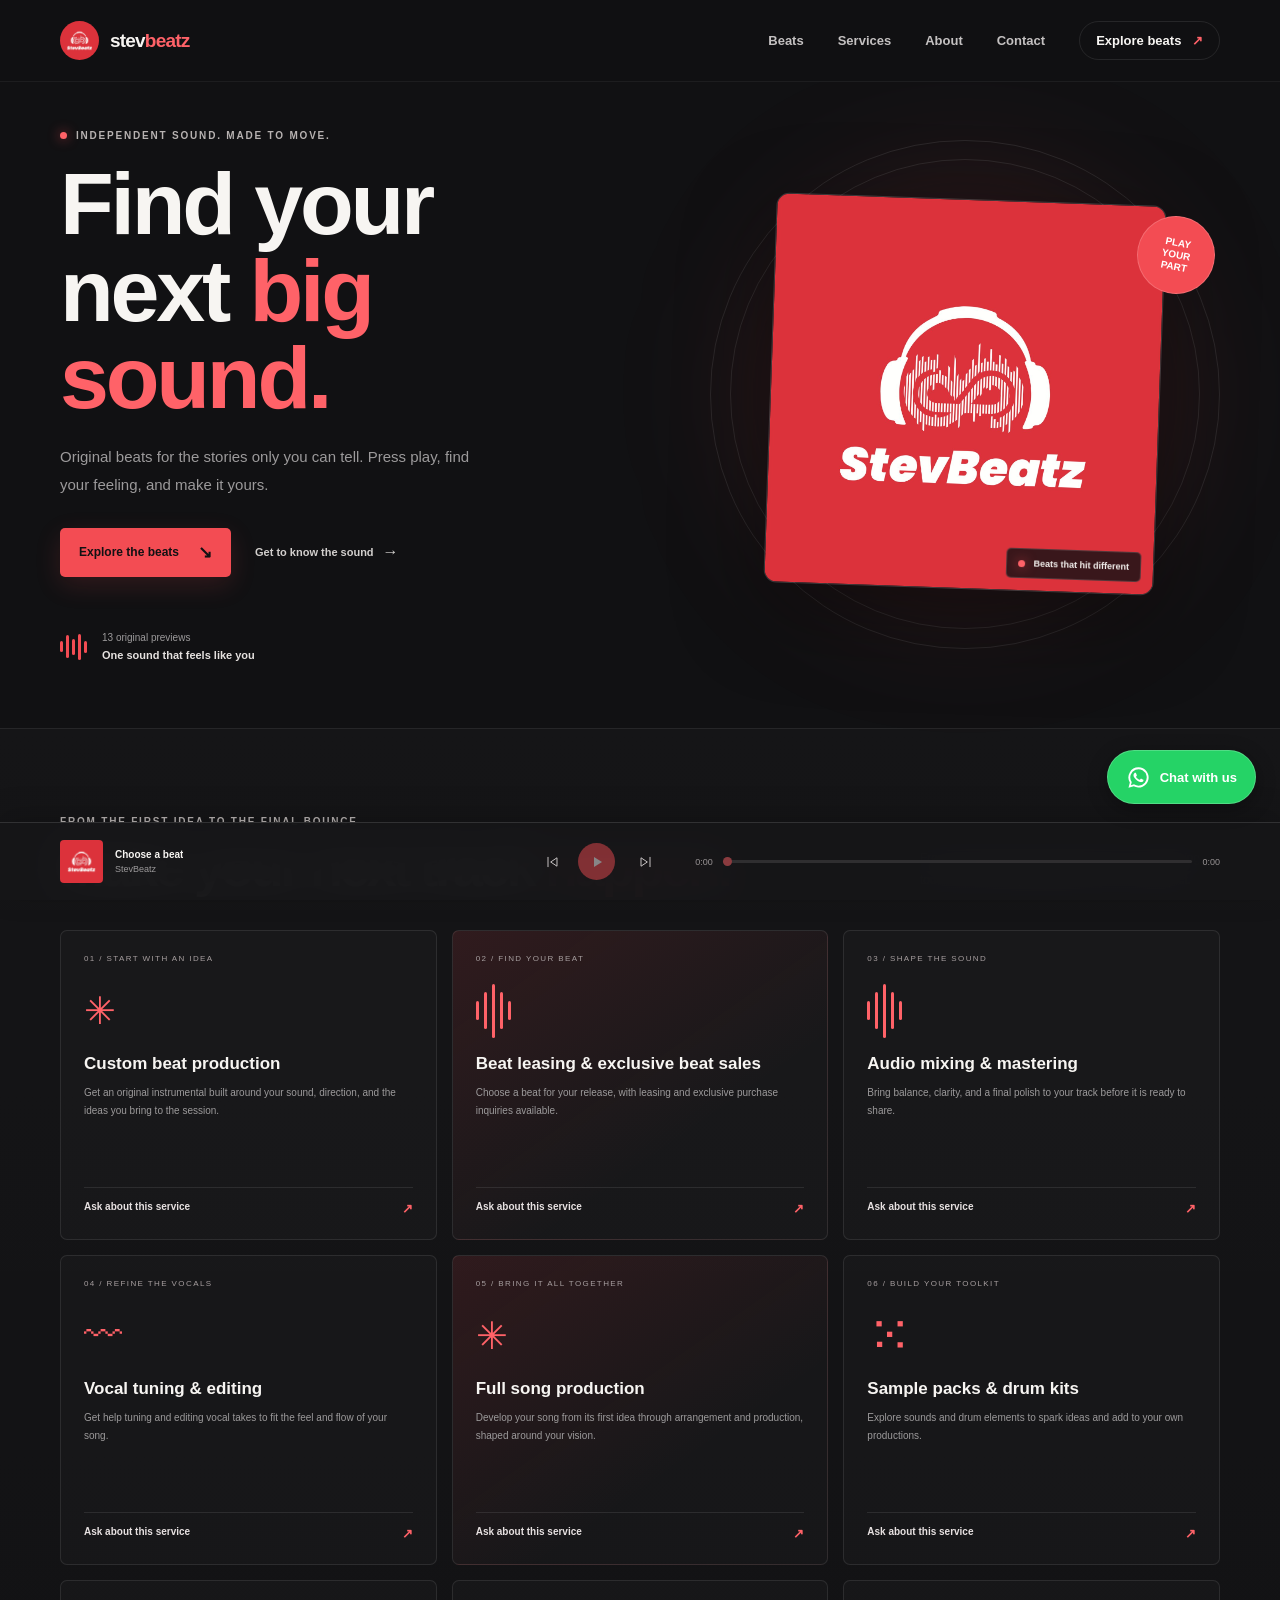
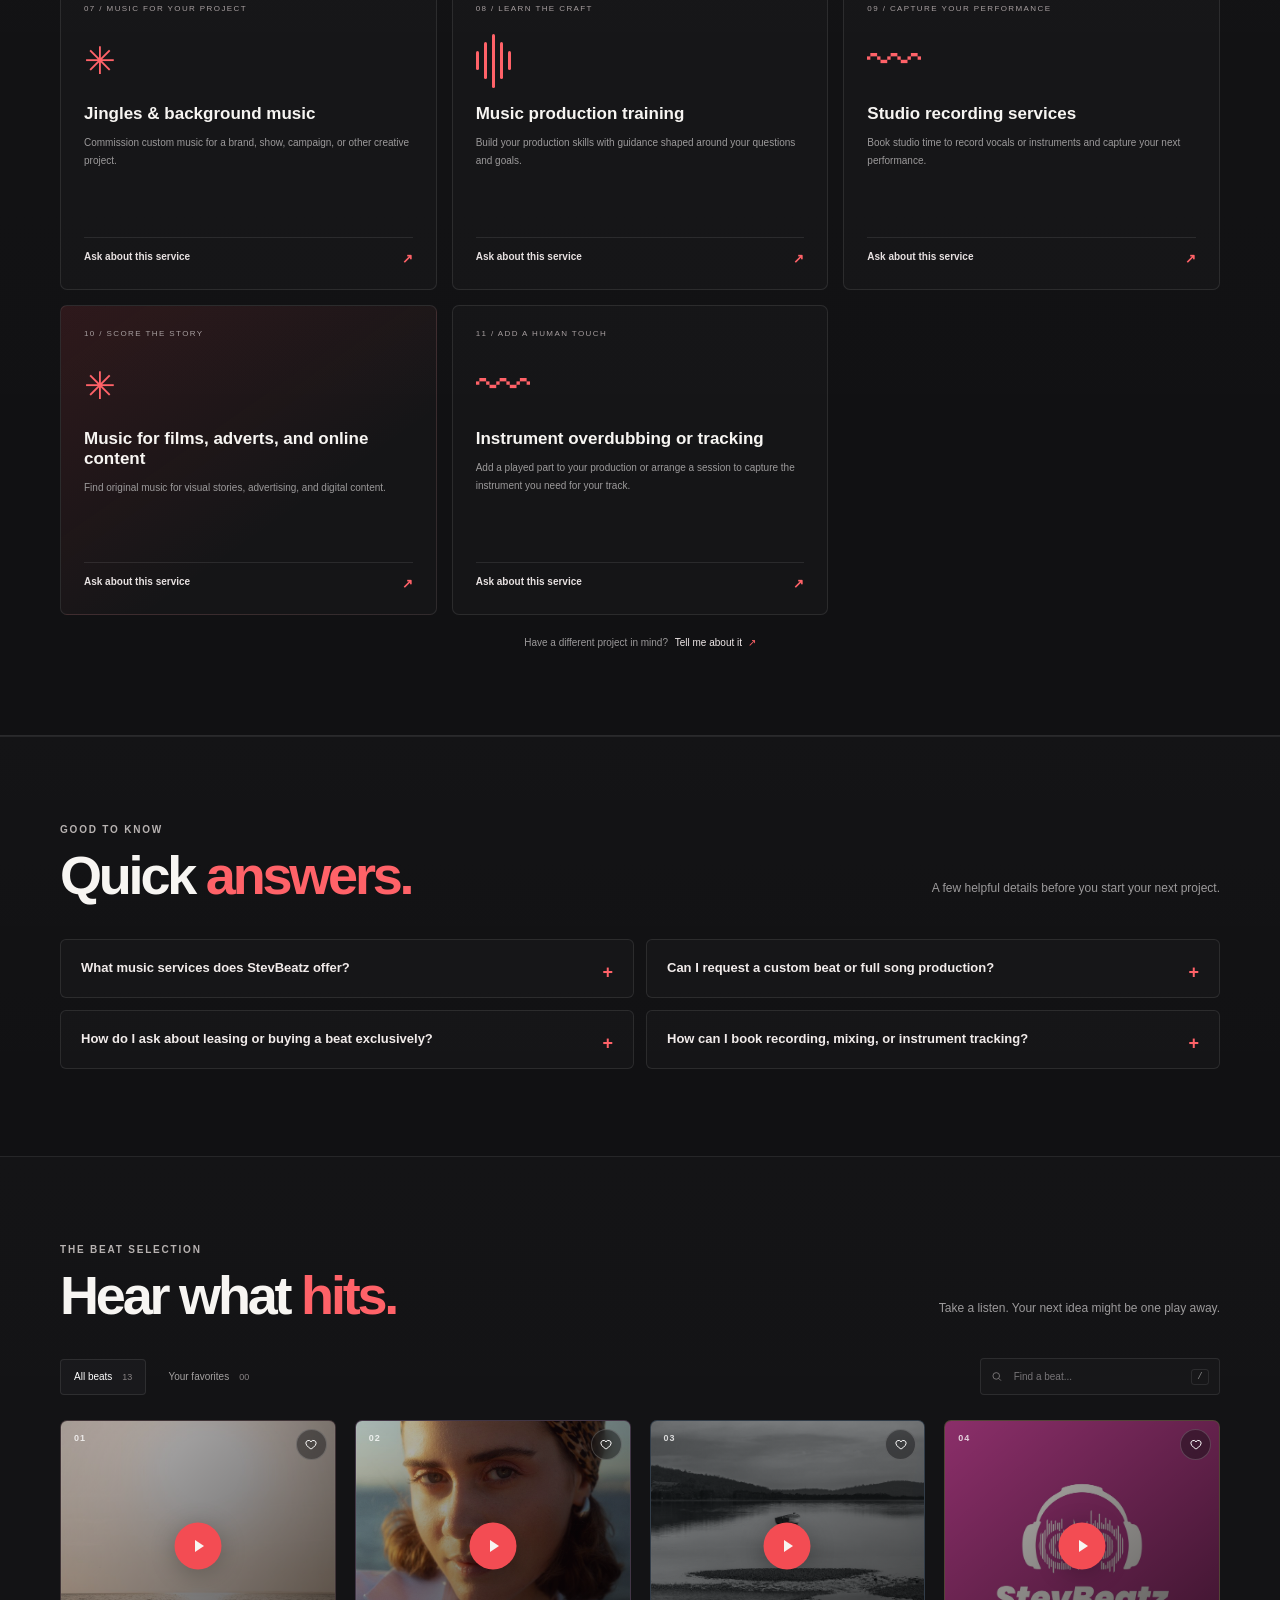
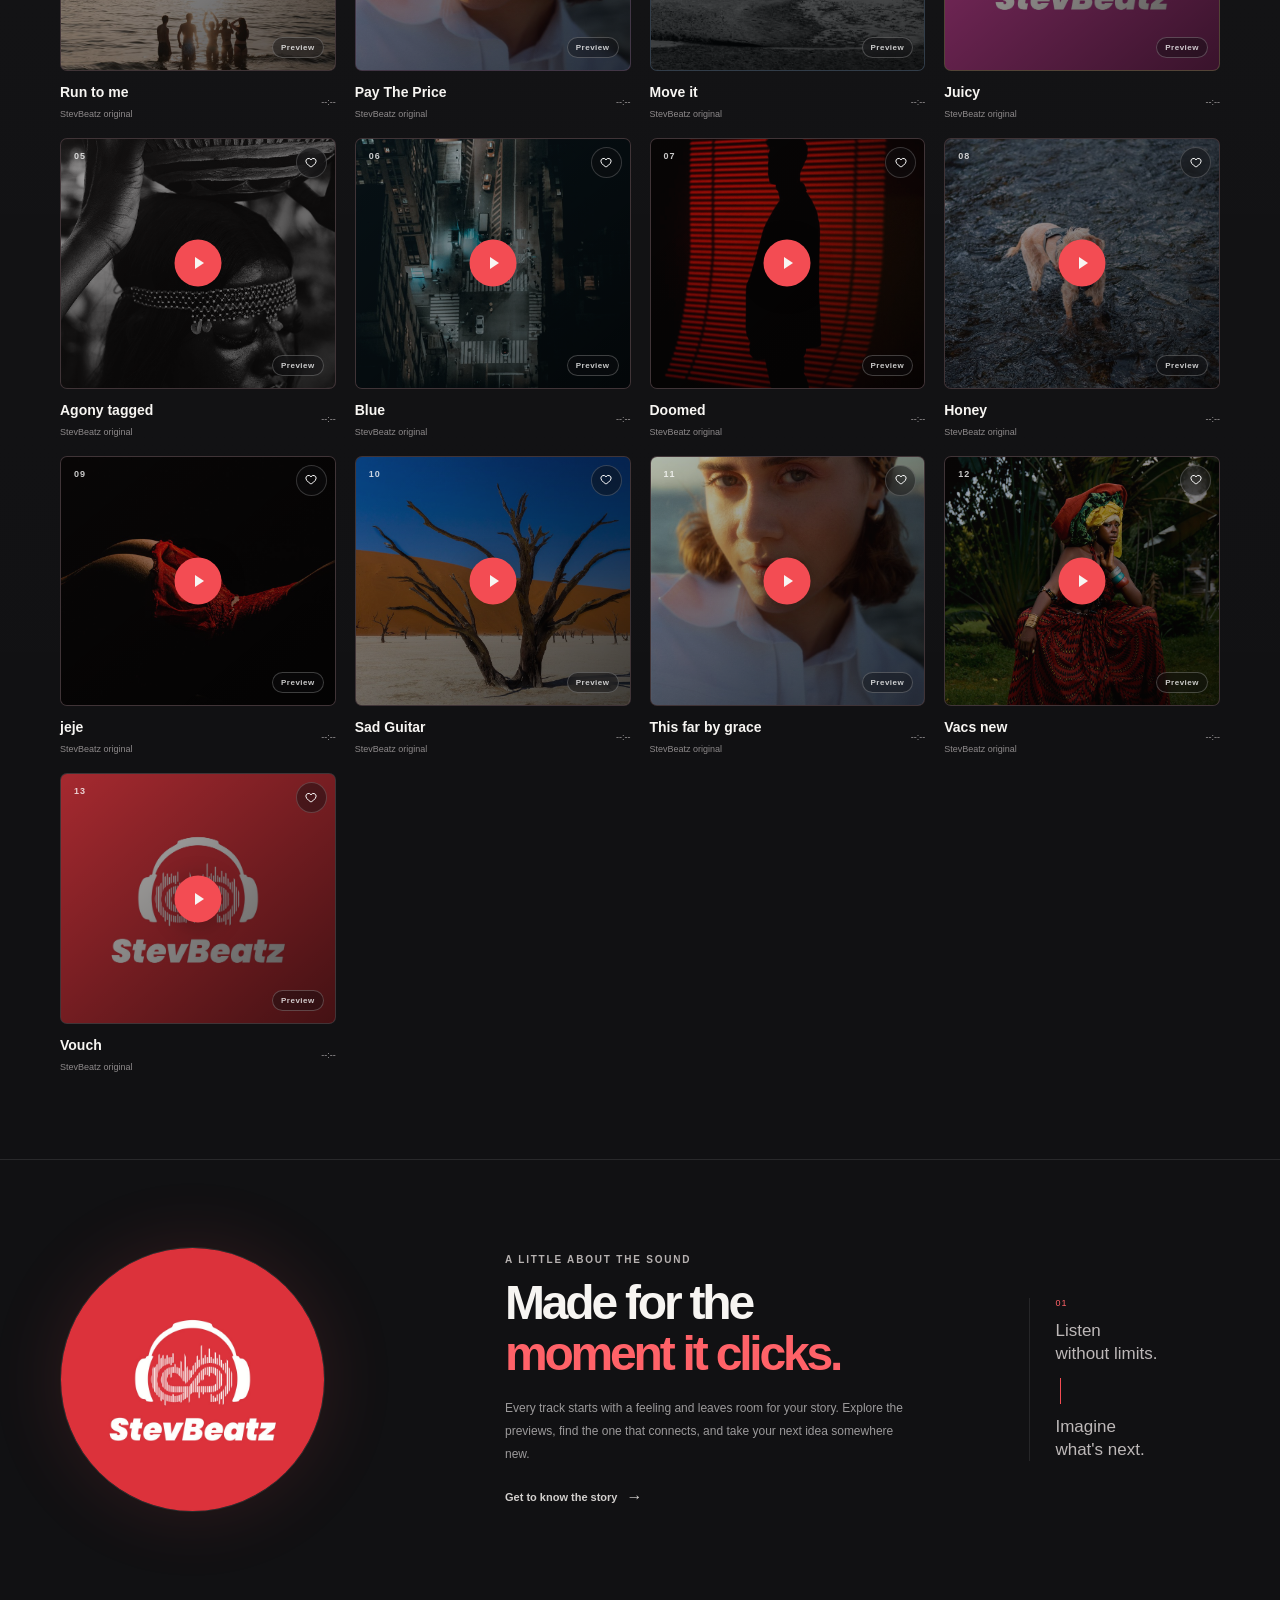
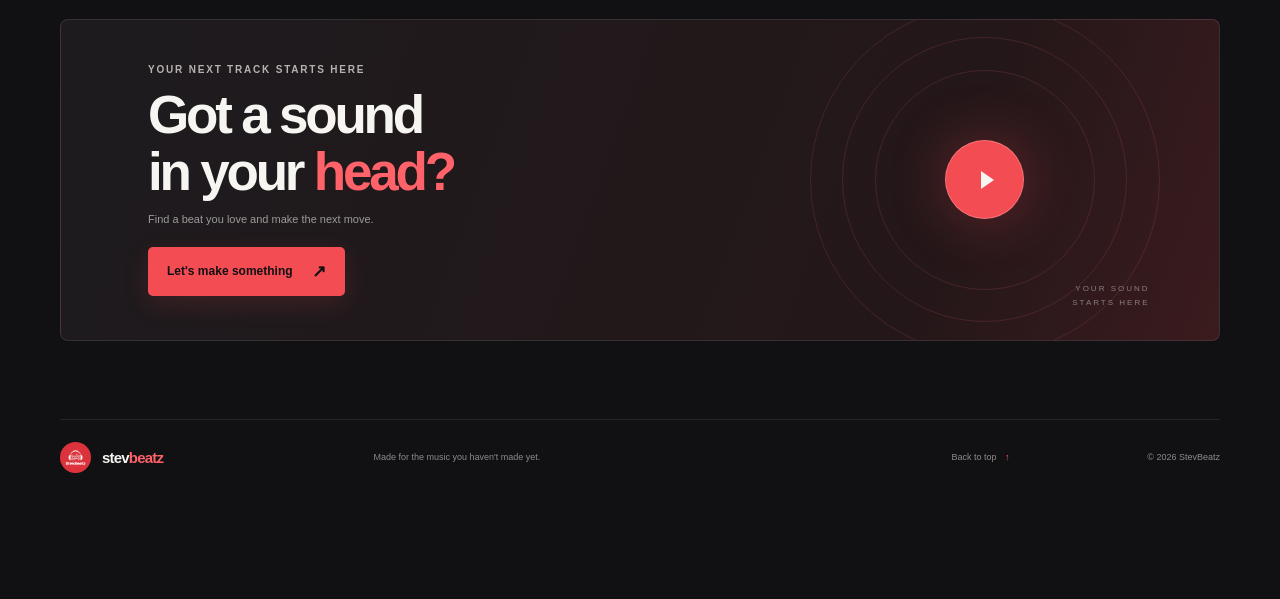
==== index.html @ 839886f2 "google meta tag" ====
<!doctype html>
<html lang="en">
  <head>
    <meta charset="utf-8">
    <meta name="viewport" content="width=device-width, initial-scale=1">
    <meta name="theme-color" content="#111113">
    <meta name="robots" content="index,follow,max-image-preview:large">
    <meta name="google-site-verification" content="B4XwiYu9xByU-gPAFER82Qu2mS5LloofTWHe9CJs1Io">
    <meta name="description" content="Listen to original beats and book custom production, beat leasing, mixing and mastering, vocal editing, recording, and music for visual media with StevBeatz.">
    <meta property="og:type" content="website">
    <meta property="og:site_name" content="StevBeatz">
    <meta property="og:title" content="StevBeatz | Original Beats &amp; Music Production">
    <meta property="og:description" content="Listen to original beats and book custom production, beat leasing, mixing and mastering, vocal editing, recording, and music for visual media with StevBeatz.">
    <meta property="og:url" content="https://stevbeat.github.io/beats-market/">
    <meta property="og:image" content="https://stevbeat.github.io/beats-market/images/stevbeatz-cover.jpg">
    <meta property="og:image:alt" content="StevBeatz artwork">
    <meta name="twitter:card" content="summary_large_image">
    <meta name="twitter:title" content="StevBeatz | Original Beats &amp; Music Production">
    <meta name="twitter:description" content="Listen to original beats and book custom production, beat leasing, mixing and mastering, vocal editing, recording, and music for visual media with StevBeatz.">
    <meta name="twitter:image" content="https://stevbeat.github.io/beats-market/images/stevbeatz-cover.jpg">
    <meta name="twitter:image:alt" content="StevBeatz artwork">
    <link rel="canonical" href="https://stevbeat.github.io/beats-market/">
    <title>StevBeatz | Original Beats &amp; Music Production</title>
    <script type="application/ld+json">
      {
        "@context": "https://schema.org",
        "@graph": [
          {
            "@type": "WebSite",
            "@id": "https://stevbeat.github.io/beats-market/#website",
            "url": "https://stevbeat.github.io/beats-market/",
            "name": "StevBeatz",
            "publisher": { "@id": "https://stevbeat.github.io/beats-market/#organization" }
          },
          {
            "@type": "Organization",
            "@id": "https://stevbeat.github.io/beats-market/#organization",
            "name": "StevBeatz",
            "url": "https://stevbeat.github.io/beats-market/",
            "email": "atasco9@gmail.com",
            "logo": "https://stevbeat.github.io/beats-market/images/stevbeatz-cover.jpg",
            "description": "Original beats and music production, recording, mixing, and mastering services.",
            "hasOfferCatalog": {
              "@type": "OfferCatalog",
              "name": "Music production and audio services",
              "itemListElement": [
                { "@type": "Offer", "itemOffered": { "@type": "Service", "name": "Custom beat production" } },
                { "@type": "Offer", "itemOffered": { "@type": "Service", "name": "Beat leasing and exclusive beat sales" } },
                { "@type": "Offer", "itemOffered": { "@type": "Service", "name": "Audio mixing and mastering" } },
                { "@type": "Offer", "itemOffered": { "@type": "Service", "name": "Vocal tuning and editing" } },
                { "@type": "Offer", "itemOffered": { "@type": "Service", "name": "Full song production" } },
                { "@type": "Offer", "itemOffered": { "@type": "Service", "name": "Sample packs and drum kits" } },
                { "@type": "Offer", "itemOffered": { "@type": "Service", "name": "Jingles and background music" } },
                { "@type": "Offer", "itemOffered": { "@type": "Service", "name": "Music production training" } },
                { "@type": "Offer", "itemOffered": { "@type": "Service", "name": "Studio recording services" } },
                { "@type": "Offer", "itemOffered": { "@type": "Service", "name": "Music for films, adverts, and online content" } },
                { "@type": "Offer", "itemOffered": { "@type": "Service", "name": "Instrument overdubbing and tracking" } }
              ]
            }
          },
          {
            "@type": "WebPage",
            "@id": "https://stevbeat.github.io/beats-market/#home",
            "url": "https://stevbeat.github.io/beats-market/",
            "name": "StevBeatz | Original Beats & Music Production",
            "isPartOf": { "@id": "https://stevbeat.github.io/beats-market/#website" },
            "about": { "@id": "https://stevbeat.github.io/beats-market/#organization" }
          }
        ]
      }
    </script>
    <script type="application/ld+json">
      {
        "@context": "https://schema.org",
        "@type": "FAQPage",
        "mainEntity": [
          {
            "@type": "Question",
            "name": "What music services does StevBeatz offer?",
            "acceptedAnswer": {
              "@type": "Answer",
              "text": "StevBeatz offers custom beat production, beat leasing and exclusive beat sales, audio mixing and mastering, vocal tuning and editing, full song production, sample packs and drum kits, jingles and background music, music production training, studio recording, music for films, adverts and online content, and instrument overdubbing or tracking."
            }
          },
          {
            "@type": "Question",
            "name": "Can I request a custom beat or full song production?",
            "acceptedAnswer": {
              "@type": "Answer",
              "text": "Yes. You can ask about a custom beat or full song production through the contact form. Share your idea and creative direction to start the conversation."
            }
          },
          {
            "@type": "Question",
            "name": "How do I ask about leasing or buying a beat exclusively?",
            "acceptedAnswer": {
              "@type": "Answer",
              "text": "Browse the beat previews, then use the contact form to ask about leasing or exclusive purchase options for a specific beat."
            }
          },
          {
            "@type": "Question",
            "name": "How can I book recording, mixing, or instrument tracking?",
            "acceptedAnswer": {
              "@type": "Answer",
              "text": "Choose the relevant service in the contact form and describe your project to ask about studio recording, audio mixing and mastering, vocal editing, or instrument overdubbing and tracking."
            }
          }
        ]
      }
    </script>
    <link rel="icon" href="images/stevbeatz-cover.jpg" type="image/jpeg">
    <link rel="preload" href="images/stevbeatz-cover.jpg" as="image">
    <link rel="stylesheet" href="css/styles.css?v=3">
    <script src="js/app.js?v=2" defer></script>
    <script src="js/player.js?v=2" defer></script>
    <script src="js/beats.js?v=2" defer></script>
    <script src="js/contact.js?v=2" defer></script>
    <script src="js/navigation.js?v=2" defer></script>
    <script src="js/whatsapp-chat.js?v=2" defer></script>
  </head>
  <body>
    <a class="skip-link" href="#main-content">Skip to content</a>
    <header class="site-header" id="top">
      <a class="brand" href="index.html#home" aria-label="StevBeatz home">
        <img src="images/stevbeatz-cover.jpg" alt="" width="44" height="44">
        <span>stev<span class="brand-accent">beatz</span></span>
      </a>
      <button class="menu-toggle" type="button" aria-expanded="false" aria-controls="primary-nav" aria-label="Open navigation">
        <span></span><span></span>
      </button>
      <nav class="primary-nav" id="primary-nav" aria-label="Main navigation">
        <a href="beats.html">Beats</a>
        <a href="#services" aria-label="Music services">Services</a>
        <a href="about.html">About</a>
        <a href="contact-us.html">Contact</a>
        <a class="nav-cta" href="beats.html">Explore beats <span aria-hidden="true">↗</span></a>
      </nav>
    </header>

    <main id="main-content">
      <section class="hero page-width" id="home">
        <div class="hero-copy">
          <p class="eyebrow"><span class="live-dot"></span> Independent sound. Made to move.</p>
          <h1>Find your<br>next <span>big sound.</span></h1>
          <p class="hero-description">Original beats for the stories only you can tell. Press play, find your feeling, and make it yours.</p>
          <div class="hero-actions">
            <a class="button button-primary" href="beats.html">Explore the beats <span aria-hidden="true">↘</span></a>
            <a class="text-link" href="about.html">Get to know the sound <span aria-hidden="true">→</span></a>
          </div>
          <div class="hero-note">
            <span class="note-bars" aria-hidden="true"><i></i><i></i><i></i><i></i><i></i></span>
            <span>13 original previews<br><strong>One sound that feels like you</strong></span>
          </div>
        </div>
        <div class="hero-art">
          <div class="art-glow"></div>
          <div class="art-frame">
            <img src="images/stevbeatz-cover.jpg" alt="StevBeatz logo artwork" width="700" height="700" fetchpriority="high" decoding="async">
            <span class="art-label"><span class="live-dot"></span> Beats that hit different</span>
          </div>
          <span class="art-orbit orbit-one"></span>
          <span class="art-orbit orbit-two"></span>
          <span class="art-sticker">PLAY<br>YOUR<br>PART</span>
        </div>
      </section>

      <section class="services-section section-pad" id="services">
        <div class="page-width">
          <div class="section-heading">
            <div>
              <p class="eyebrow">From the first idea to the final bounce</p>
              <h2>Make your next track <span>happen.</span></h2>
            </div>
            <p class="section-intro">From the first idea and studio session to the finishing touches, find the right support for your next project.</p>
          </div>
          <div class="services-grid">
            <article class="service-card">
              <span class="service-index">01 / START WITH AN IDEA</span>
              <span class="service-symbol" aria-hidden="true">✳</span>
              <h3>Custom beat production</h3>
              <p>Get an original instrumental built around your sound, direction, and the ideas you bring to the session.</p>
              <a class="service-link" href="contact-us.html?topic=Custom%20beat%20production">Ask about this service <span aria-hidden="true">↗</span></a>
            </article>
            <article class="service-card service-card-featured">
              <span class="service-index">02 / FIND YOUR BEAT</span>
              <span class="service-symbol service-symbol-mix" aria-hidden="true"><i></i><i></i><i></i><i></i><i></i></span>
              <h3>Beat leasing &amp; exclusive beat sales</h3>
              <p>Choose a beat for your release, with leasing and exclusive purchase inquiries available.</p>
              <a class="service-link" href="contact-us.html?topic=Beat%20leasing%20%26%20exclusive%20beat%20sales">Ask about this service <span aria-hidden="true">↗</span></a>
            </article>
            <article class="service-card">
              <span class="service-index">03 / SHAPE THE SOUND</span>
              <span class="service-symbol service-symbol-mix" aria-hidden="true"><i></i><i></i><i></i><i></i><i></i></span>
              <h3>Audio mixing &amp; mastering</h3>
              <p>Bring balance, clarity, and a final polish to your track before it is ready to share.</p>
              <a class="service-link" href="contact-us.html?topic=Audio%20mixing%20%26%20mastering">Ask about this service <span aria-hidden="true">↗</span></a>
            </article>
            <article class="service-card">
              <span class="service-index">04 / REFINE THE VOCALS</span>
              <span class="service-symbol" aria-hidden="true">〰</span>
              <h3>Vocal tuning &amp; editing</h3>
              <p>Get help tuning and editing vocal takes to fit the feel and flow of your song.</p>
              <a class="service-link" href="contact-us.html?topic=Vocal%20tuning%20%26%20editing">Ask about this service <span aria-hidden="true">↗</span></a>
            </article>
            <article class="service-card service-card-featured">
              <span class="service-index">05 / BRING IT ALL TOGETHER</span>
              <span class="service-symbol" aria-hidden="true">✳</span>
              <h3>Full song production</h3>
              <p>Develop your song from its first idea through arrangement and production, shaped around your vision.</p>
              <a class="service-link" href="contact-us.html?topic=Full%20song%20production">Ask about this service <span aria-hidden="true">↗</span></a>
            </article>
            <article class="service-card">
              <span class="service-index">06 / BUILD YOUR TOOLKIT</span>
              <span class="service-symbol service-symbol-strings" aria-hidden="true">⁙</span>
              <h3>Sample packs &amp; drum kits</h3>
              <p>Explore sounds and drum elements to spark ideas and add to your own productions.</p>
              <a class="service-link" href="contact-us.html?topic=Sample%20packs%20%26%20drum%20kits">Ask about this service <span aria-hidden="true">↗</span></a>
            </article>
            <article class="service-card">
              <span class="service-index">07 / MUSIC FOR YOUR PROJECT</span>
              <span class="service-symbol" aria-hidden="true">✳</span>
              <h3>Jingles &amp; background music</h3>
              <p>Commission custom music for a brand, show, campaign, or other creative project.</p>
              <a class="service-link" href="contact-us.html?topic=Jingles%20%26%20background%20music">Ask about this service <span aria-hidden="true">↗</span></a>
            </article>
            <article class="service-card">
              <span class="service-index">08 / LEARN THE CRAFT</span>
              <span class="service-symbol service-symbol-mix" aria-hidden="true"><i></i><i></i><i></i><i></i><i></i></span>
              <h3>Music production training</h3>
              <p>Build your production skills with guidance shaped around your questions and goals.</p>
              <a class="service-link" href="contact-us.html?topic=Music%20production%20training">Ask about this service <span aria-hidden="true">↗</span></a>
            </article>
            <article class="service-card">
              <span class="service-index">09 / CAPTURE YOUR PERFORMANCE</span>
              <span class="service-symbol service-symbol-strings" aria-hidden="true">〰</span>
              <h3>Studio recording services</h3>
              <p>Book studio time to record vocals or instruments and capture your next performance.</p>
              <a class="service-link" href="contact-us.html?topic=Studio%20recording%20services">Ask about this service <span aria-hidden="true">↗</span></a>
            </article>
            <article class="service-card service-card-featured">
              <span class="service-index">10 / SCORE THE STORY</span>
              <span class="service-symbol" aria-hidden="true">✳</span>
              <h3>Music for films, adverts, and online content</h3>
              <p>Find original music for visual stories, advertising, and digital content.</p>
              <a class="service-link" href="contact-us.html?topic=Music%20for%20films%2C%20adverts%2C%20and%20online%20content">Ask about this service <span aria-hidden="true">↗</span></a>
            </article>
            <article class="service-card">
              <span class="service-index">11 / ADD A HUMAN TOUCH</span>
              <span class="service-symbol service-symbol-strings" aria-hidden="true">〰</span>
              <h3>Instrument overdubbing or tracking</h3>
              <p>Add a played part to your production or arrange a session to capture the instrument you need for your track.</p>
              <a class="service-link" href="contact-us.html?topic=Instrument%20overdubbing%20or%20tracking">Ask about this service <span aria-hidden="true">↗</span></a>
            </article>
          </div>
          <p class="services-note">Have a different project in mind? <a href="contact-us.html">Tell me about it <span aria-hidden="true">↗</span></a></p>
        </div>
      </section>

      <section class="faq-section section-pad" id="faq">
        <div class="page-width">
          <div class="section-heading">
            <div>
              <p class="eyebrow">Good to know</p>
              <h2>Quick <span>answers.</span></h2>
            </div>
            <p class="section-intro">A few helpful details before you start your next project.</p>
          </div>
          <div class="faq-list">
            <details class="faq-item">
              <summary>What music services does StevBeatz offer?</summary>
              <p>Services include custom beat production, beat leasing and exclusive beat sales, audio mixing and mastering, vocal tuning and editing, full song production, sample packs and drum kits, jingles and background music, music production training, studio recording, music for films, adverts and online content, and instrument overdubbing or tracking.</p>
            </details>
            <details class="faq-item">
              <summary>Can I request a custom beat or full song production?</summary>
              <p>Yes. Use the <a href="contact-us.html?topic=Custom%20beat%20production">contact form</a> to share your idea and creative direction and start a conversation about custom beat or full song production.</p>
            </details>
            <details class="faq-item">
              <summary>How do I ask about leasing or buying a beat exclusively?</summary>
              <p>Browse the <a href="beats.html">beat previews</a>, then <a href="contact-us.html">get in touch</a> to ask about leasing or exclusive purchase options for a specific beat.</p>
            </details>
            <details class="faq-item">
              <summary>How can I book recording, mixing, or instrument tracking?</summary>
              <p>Choose the service that fits your project in the <a href="contact-us.html">contact form</a> and describe what you have in mind to ask about studio recording, mixing and mastering, vocal editing, or instrument overdubbing and tracking.</p>
            </details>
          </div>
        </div>
      </section>

      <section class="beats-section section-pad" id="beats">
        <div class="page-width">
          <div class="section-heading">
            <div>
              <p class="eyebrow">The beat selection</p>
              <h2>Hear what <span>hits.</span></h2>
            </div>
            <p class="section-intro">Take a listen. Your next idea might be one play away.</p>
          </div>
          <div class="beat-toolbar">
            <div class="filter-tabs" role="group" aria-label="Filter beats">
              <button class="filter-button is-active" type="button" data-filter="all" aria-pressed="true">All beats <span>13</span></button>
              <button class="filter-button" type="button" data-filter="favorites" aria-pressed="false">Your favorites <span class="favorite-count">00</span></button>
            </div>
            <label class="search-box">
              <svg viewBox="0 0 24 24" aria-hidden="true"><circle cx="10.8" cy="10.8" r="6.8"></circle><path d="m16 16 4.5 4.5"></path></svg>
              <span class="visually-hidden">Search beats</span>
              <input type="search" id="beat-search" placeholder="Find a beat..." autocomplete="off">
              <kbd>/</kbd>
            </label>
          </div>

          <div class="beat-grid" id="beat-grid" aria-live="polite">
            <article class="beat-card" data-title="Run to me" data-src="audio/Run%20to%20me.mp3">
              <div class="beat-art art-coral art-photo art-paloma">
                <img src="images/sunset-cover.jpg" alt="Friends enjoying an evening at the beach" loading="lazy" width="800" height="1200">
                <span class="track-number">01</span>
                <button class="card-play" type="button" aria-label="Play Run to me"><span class="play-icon" aria-hidden="true"></span></button>
                <button class="favorite-button" type="button" aria-label="Add Run to me to favorites" aria-pressed="false"><svg viewBox="0 0 24 24" aria-hidden="true"><path d="M20.8 8.8c0 5.2-8.8 10-8.8 10s-8.8-4.8-8.8-10a4.7 4.7 0 0 1 8.8-2.2 4.7 4.7 0 0 1 8.8 2.2Z"></path></svg></button>
                <span class="beat-tag">Preview</span>
              </div>
              <div class="beat-info"><div><h3>Run to me</h3><p>StevBeatz original</p></div><span class="track-length">--:--</span></div>
            </article>
            <article class="beat-card" data-title="Pay The Price" data-src="audio/Pay-The-Price_PTP_.mp3">
              <div class="beat-art art-violet art-photo art-she">
                <img src="images/she-cover.jpg" alt="Portrait of a woman in warm afternoon sunlight" loading="lazy" width="800" height="1200">
                <span class="track-number">02</span>
                <button class="card-play" type="button" aria-label="Play Pay The Price"><span class="play-icon" aria-hidden="true"></span></button>
                <button class="favorite-button" type="button" aria-label="Add Pay The Price to favorites" aria-pressed="false"><svg viewBox="0 0 24 24" aria-hidden="true"><path d="M20.8 8.8c0 5.2-8.8 10-8.8 10s-8.8-4.8-8.8-10a4.7 4.7 0 0 1 8.8-2.2 4.7 4.7 0 0 1 8.8 2.2Z"></path></svg></button>
                <span class="beat-tag">Preview</span>
              </div>
              <div class="beat-info"><div><h3>Pay The Price</h3><p>StevBeatz original</p></div><span class="track-length">--:--</span></div>
            </article>
            <article class="beat-card" data-title="Move it" data-src="audio/Move%20it.mp3">
              <div class="beat-art art-blue art-photo art-move">
                <img src="images/city-cover.jpg" alt="City lights after dark" loading="lazy" width="1200" height="1200">
                <span class="track-number">03</span>
                <button class="card-play" type="button" aria-label="Play Move it"><span class="play-icon" aria-hidden="true"></span></button>
                <button class="favorite-button" type="button" aria-label="Add Move it to favorites" aria-pressed="false"><svg viewBox="0 0 24 24" aria-hidden="true"><path d="M20.8 8.8c0 5.2-8.8 10-8.8 10s-8.8-4.8-8.8-10a4.7 4.7 0 0 1 8.8-2.2 4.7 4.7 0 0 1 8.8 2.2Z"></path></svg></button>
                <span class="beat-tag">Preview</span>
              </div>
              <div class="beat-info"><div><h3>Move it</h3><p>StevBeatz original</p></div><span class="track-length">--:--</span></div>
            </article>
            <article class="beat-card" data-title="Juicy" data-src="audio/Juicy.mp3">
              <div class="beat-art art-gold">
                <img src="images/stevbeatz-cover.jpg" alt="" loading="lazy" width="700" height="700">
                <span class="track-number">04</span>
                <button class="card-play" type="button" aria-label="Play Juicy"><span class="play-icon" aria-hidden="true"></span></button>
                <button class="favorite-button" type="button" aria-label="Add Juicy to favorites" aria-pressed="false"><svg viewBox="0 0 24 24" aria-hidden="true"><path d="M20.8 8.8c0 5.2-8.8 10-8.8 10s-8.8-4.8-8.8-10a4.7 4.7 0 0 1 8.8-2.2 4.7 4.7 0 0 1 8.8 2.2Z"></path></svg></button>
                <span class="beat-tag">Preview</span>
              </div>
              <div class="beat-info"><div><h3>Juicy</h3><p>StevBeatz original</p></div><span class="track-length">--:--</span></div>
            </article>
            <article class="beat-card" data-title="Agony tagged" data-src="audio/Agony%20tagged.wav">
              <div class="beat-art art-photo"><img src="images/agony-cover.jpg" alt="Black and white portrait of a musician with a traditional instrument" loading="lazy" width="901" height="1200"><span class="track-number">05</span><button class="card-play" type="button" aria-label="Play Agony tagged"><span class="play-icon" aria-hidden="true"></span></button><button class="favorite-button" type="button" aria-label="Add Agony tagged to favorites" aria-pressed="false"><svg viewBox="0 0 24 24" aria-hidden="true"><path d="M20.8 8.8c0 5.2-8.8 10-8.8 10s-8.8-4.8-8.8-10a4.7 4.7 0 0 1 8.8-2.2 4.7 4.7 0 0 1 8.8 2.2Z"></path></svg></button><span class="beat-tag">Preview</span></div><div class="beat-info"><div><h3>Agony tagged</h3><p>StevBeatz original</p></div><span class="track-length">--:--</span></div>
            </article>
            <article class="beat-card" data-title="Blue" data-src="audio/Blue.mp3">
              <div class="beat-art art-photo"><img src="images/boat-cover.jpg" alt="A boat resting on a quiet lake" loading="lazy" width="800" height="1200"><span class="track-number">06</span><button class="card-play" type="button" aria-label="Play Blue"><span class="play-icon" aria-hidden="true"></span></button><button class="favorite-button" type="button" aria-label="Add Blue to favorites" aria-pressed="false"><svg viewBox="0 0 24 24" aria-hidden="true"><path d="M20.8 8.8c0 5.2-8.8 10-8.8 10s-8.8-4.8-8.8-10a4.7 4.7 0 0 1 8.8-2.2 4.7 4.7 0 0 1 8.8 2.2Z"></path></svg></button><span class="beat-tag">Preview</span></div><div class="beat-info"><div><h3>Blue</h3><p>StevBeatz original</p></div><span class="track-length">--:--</span></div>
            </article>
            <article class="beat-card" data-title="Doomed" data-src="audio/Doomed.mp3">
              <div class="beat-art art-photo"><img src="images/doomed-cover.jpg" alt="Silhouette against dramatic red light" loading="lazy" width="960" height="1200"><span class="track-number">07</span><button class="card-play" type="button" aria-label="Play Doomed"><span class="play-icon" aria-hidden="true"></span></button><button class="favorite-button" type="button" aria-label="Add Doomed to favorites" aria-pressed="false"><svg viewBox="0 0 24 24" aria-hidden="true"><path d="M20.8 8.8c0 5.2-8.8 10-8.8 10s-8.8-4.8-8.8-10a4.7 4.7 0 0 1 8.8-2.2 4.7 4.7 0 0 1 8.8 2.2Z"></path></svg></button><span class="beat-tag">Preview</span></div><div class="beat-info"><div><h3>Doomed</h3><p>StevBeatz original</p></div><span class="track-length">--:--</span></div>
            </article>
            <article class="beat-card" data-title="Honey" data-src="audio/Honey.mp3">
              <div class="beat-art art-photo"><img src="images/dog-cover.jpg" alt="A dog playing in a flowing stream" loading="lazy" width="868" height="1200"><span class="track-number">08</span><button class="card-play" type="button" aria-label="Play Honey"><span class="play-icon" aria-hidden="true"></span></button><button class="favorite-button" type="button" aria-label="Add Honey to favorites" aria-pressed="false"><svg viewBox="0 0 24 24" aria-hidden="true"><path d="M20.8 8.8c0 5.2-8.8 10-8.8 10s-8.8-4.8-8.8-10a4.7 4.7 0 0 1 8.8-2.2 4.7 4.7 0 0 1 8.8 2.2Z"></path></svg></button><span class="beat-tag">Preview</span></div><div class="beat-info"><div><h3>Honey</h3><p>StevBeatz original</p></div><span class="track-length">--:--</span></div>
            </article>
            <article class="beat-card" data-title="jeje" data-src="audio/jeje.mp3">
              <div class="beat-art art-photo"><img src="images/jeje-cover.jpg" alt="Artist in a vibrant red and gold outfit" loading="lazy" width="1200" height="800"><span class="track-number">09</span><button class="card-play" type="button" aria-label="Play jeje"><span class="play-icon" aria-hidden="true"></span></button><button class="favorite-button" type="button" aria-label="Add jeje to favorites" aria-pressed="false"><svg viewBox="0 0 24 24" aria-hidden="true"><path d="M20.8 8.8c0 5.2-8.8 10-8.8 10s-8.8-4.8-8.8-10a4.7 4.7 0 0 1 8.8-2.2 4.7 4.7 0 0 1 8.8 2.2Z"></path></svg></button><span class="beat-tag">Preview</span></div><div class="beat-info"><div><h3>jeje</h3><p>StevBeatz original</p></div><span class="track-length">--:--</span></div>
            </article>
            <article class="beat-card" data-title="Sad Guitar" data-src="audio/Sad%20Guitar.mp3">
              <div class="beat-art art-photo"><img src="images/sad-guitar-cover.jpg" alt="Lone tree in a quiet desert landscape" loading="lazy" width="1200" height="800"><span class="track-number">10</span><button class="card-play" type="button" aria-label="Play Sad Guitar"><span class="play-icon" aria-hidden="true"></span></button><button class="favorite-button" type="button" aria-label="Add Sad Guitar to favorites" aria-pressed="false"><svg viewBox="0 0 24 24" aria-hidden="true"><path d="M20.8 8.8c0 5.2-8.8 10-8.8 10s-8.8-4.8-8.8-10a4.7 4.7 0 0 1 8.8-2.2 4.7 4.7 0 0 1 8.8 2.2Z"></path></svg></button><span class="beat-tag">Preview</span></div><div class="beat-info"><div><h3>Sad Guitar</h3><p>StevBeatz original</p></div><span class="track-length">--:--</span></div>
            </article>
            <article class="beat-card" data-title="This far by grace" data-src="audio/This%20far%20by%20grace.mp3">
              <div class="beat-art art-photo"><img src="images/she-cover.jpg" alt="Portrait of a woman in warm afternoon sunlight" loading="lazy" width="800" height="1200"><span class="track-number">11</span><button class="card-play" type="button" aria-label="Play This far by grace"><span class="play-icon" aria-hidden="true"></span></button><button class="favorite-button" type="button" aria-label="Add This far by grace to favorites" aria-pressed="false"><svg viewBox="0 0 24 24" aria-hidden="true"><path d="M20.8 8.8c0 5.2-8.8 10-8.8 10s-8.8-4.8-8.8-10a4.7 4.7 0 0 1 8.8-2.2 4.7 4.7 0 0 1 8.8 2.2Z"></path></svg></button><span class="beat-tag">Preview</span></div><div class="beat-info"><div><h3>This far by grace</h3><p>StevBeatz original</p></div><span class="track-length">--:--</span></div>
            </article>
            <article class="beat-card" data-title="Vacs new" data-src="audio/Vacs%20new.mp3">
              <div class="beat-art art-photo"><img src="images/this-far-cover.jpg" alt="Artist portrait in soft natural light" loading="lazy" width="900" height="1200"><span class="track-number">12</span><button class="card-play" type="button" aria-label="Play Vacs new"><span class="play-icon" aria-hidden="true"></span></button><button class="favorite-button" type="button" aria-label="Add Vacs new to favorites" aria-pressed="false"><svg viewBox="0 0 24 24" aria-hidden="true"><path d="M20.8 8.8c0 5.2-8.8 10-8.8 10s-8.8-4.8-8.8-10a4.7 4.7 0 0 1 8.8-2.2 4.7 4.7 0 0 1 8.8 2.2Z"></path></svg></button><span class="beat-tag">Preview</span></div><div class="beat-info"><div><h3>Vacs new</h3><p>StevBeatz original</p></div><span class="track-length">--:--</span></div>
            </article>
            <article class="beat-card" data-title="Vouch" data-src="audio/Vouch.mp3">
              <div class="beat-art art-photo"><img src="images/stevbeatz-cover.jpg" alt="" loading="lazy" width="700" height="700"><span class="track-number">13</span><button class="card-play" type="button" aria-label="Play Vouch"><span class="play-icon" aria-hidden="true"></span></button><button class="favorite-button" type="button" aria-label="Add Vouch to favorites" aria-pressed="false"><svg viewBox="0 0 24 24" aria-hidden="true"><path d="M20.8 8.8c0 5.2-8.8 10-8.8 10s-8.8-4.8-8.8-10a4.7 4.7 0 0 1 8.8-2.2 4.7 4.7 0 0 1 8.8 2.2Z"></path></svg></button><span class="beat-tag">Preview</span></div><div class="beat-info"><div><h3>Vouch</h3><p>StevBeatz original</p></div><span class="track-length">--:--</span></div>
            </article>
          </div>
          <p class="empty-state" id="empty-state" hidden>No beats found. Try another search or add a favorite.</p>
        </div>
      </section>

      <section class="about-section section-pad" id="about">
        <div class="page-width about-layout">
          <div class="about-mark"><img src="images/stevbeatz-cover.jpg" alt="StevBeatz headphone and waveform logo" loading="lazy" width="700" height="700"></div>
          <div class="about-copy">
            <p class="eyebrow">A little about the sound</p>
            <h2>Made for the<br><span>moment it clicks.</span></h2>
            <p>Every track starts with a feeling and leaves room for your story. Explore the previews, find the one that connects, and take your next idea somewhere new.</p>
            <a class="text-link" href="about.html">Get to know the story <span aria-hidden="true">→</span></a>
          </div>
          <div class="about-side-note"><span>01</span><p>Listen<br>without limits.</p><span class="side-line"></span><p>Imagine<br>what's next.</p></div>
        </div>
      </section>

      <section class="contact-section page-width" id="contact">
        <div class="contact-card">
          <div class="contact-copy">
            <p class="eyebrow">Your next track starts here</p>
            <h2>Got a sound<br>in your <span>head?</span></h2>
            <p>Find a beat you love and make the next move.</p>
            <a class="button button-primary" href="contact-us.html">Let's make something <span aria-hidden="true">↗</span></a>
          </div>
          <div class="contact-graphic" aria-hidden="true">
            <span class="graphic-ring ring-a"></span><span class="graphic-ring ring-b"></span><span class="graphic-ring ring-c"></span>
            <span class="graphic-play"><span class="play-icon"></span></span>
            <span class="graphic-caption">YOUR SOUND<br>STARTS HERE</span>
          </div>
        </div>
      </section>
    </main>

    <footer class="site-footer page-width">
      <a class="brand footer-brand" href="index.html#home">
        <img src="images/stevbeatz-cover.jpg" alt="" loading="lazy" width="44" height="44">
        <span>stev<span class="brand-accent">beatz</span></span>
      </a>
      <p>Made for the music you haven't made yet.</p>
      <a class="back-to-top" href="#home">Back to top <span aria-hidden="true">↑</span></a>
      <span class="copyright">© <span id="current-year"></span> StevBeatz</span>
    </footer>

    <section class="wa-popup" id="wa-popup" role="dialog" aria-labelledby="wa-popup-title" hidden>
      <header class="wa-popup-header">
        <div><p class="eyebrow">StevBeatz on WhatsApp</p><h2 id="wa-popup-title">Let’s talk music.</h2></div>
        <button class="wa-popup-close" type="button" aria-label="Close WhatsApp chat options">×</button>
      </header>
      <div class="wa-business-status"><span class="wa-status-dot"></span><span id="wa-status-text">Checking business hours...</span></div>
      <p class="wa-hours-note">Daily, 8:00 AM–6:00 PM Ghana time. This is the usual reply schedule, not live availability.</p>
      <div class="wa-quick-messages" aria-label="Choose what you’d like to discuss">
        <button class="wa-quick-message" type="button" data-message-type="beat_inquiry" data-message="I'd like to ask about one of your beats.">Ask about a beat <span aria-hidden="true">↗</span></button>
        <button class="wa-quick-message" type="button" data-message-type="custom_production" data-message="I'm interested in custom music production.">Custom production <span aria-hidden="true">↗</span></button>
        <button class="wa-quick-message" type="button" data-message-type="mixing_mastering" data-message="I'd like to ask about mixing and mastering.">Mixing &amp; mastering <span aria-hidden="true">↗</span></button>
        <button class="wa-quick-message" type="button" data-message-type="general_inquiry" data-message="I have a question about your music services.">Something else <span aria-hidden="true">↗</span></button>
      </div>
    </section>
    <a
      id="whatsapp-chat"
      class="whatsapp-chat"
      href="https://wa.me/233501483350?text=Hi%20StevBeatz!%20I'm%20interested%20in%20your%20beats%20or%20music%20production%20services.%20Could%20you%20tell%20me%20more%3F"
      target="_blank"
      rel="noopener noreferrer"
      aria-label="Chat with StevBeatz on WhatsApp"
      aria-controls="wa-popup"
      aria-expanded="false"
    >
      <svg xmlns="http://www.w3.org/2000/svg" viewBox="0 0 32 32" width="28" height="28" fill="currentColor" aria-hidden="true">
        <path d="M16.02 3a12.9 12.9 0 0 0-11.1 19.47L3.2 29l6.7-1.76A12.9 12.9 0 1 0 16.02 3Zm0 23.4a10.48 10.48 0 0 1-5.34-1.46l-.38-.22-3.98 1.05 1.06-3.88-.25-.4A10.5 10.5 0 1 1 16.02 26.4Zm5.76-7.87c-.32-.16-1.87-.92-2.16-1.02-.29-.11-.5-.16-.71.16-.21.32-.81 1.02-.99 1.23-.18.21-.37.24-.69.08-.32-.16-1.34-.49-2.55-1.57-.94-.84-1.58-1.87-1.77-2.19-.18-.32-.02-.49.14-.65.15-.15.32-.37.48-.55.16-.18.21-.32.32-.53.1-.21.05-.4-.03-.56-.08-.16-.71-1.72-.97-2.35-.25-.61-.52-.53-.71-.54h-.61c-.21 0-.55.08-.84.4-.29.32-1.1 1.08-1.1 2.64s1.13 3.06 1.29 3.27c.16.21 2.23 3.4 5.39 4.76.75.32 1.33.52 1.79.67.75.24 1.43.21 1.97.13.6-.09 1.87-.76 2.13-1.5.26-.73.26-1.36.18-1.5-.08-.13-.29-.21-.61-.37Z"/>
      </svg>
      <span>Chat with us</span>
    </a>

    <div class="audio-player" id="audio-player" aria-label="Audio player">
      <audio id="audio-element" preload="none"></audio>
      <div class="player-track">
        <button class="player-cover-button" id="open-full-player" type="button" aria-label="View full beat and artwork" disabled>
          <img id="player-cover" src="images/stevbeatz-cover.jpg" alt="" width="48" height="48">
          <span aria-hidden="true">↗</span>
        </button>
        <div class="player-track-copy"><strong id="player-title">Choose a beat</strong><span>StevBeatz</span></div>
      </div>
      <div class="player-controls">
        <button class="player-skip" id="previous-track" type="button" aria-label="Previous beat"><svg viewBox="0 0 24 24" aria-hidden="true"><path d="M6 5v14M19 6l-9 6 9 6z"></path></svg></button>
        <button class="player-play" id="player-play" type="button" aria-label="Play" disabled><span class="play-icon" aria-hidden="true"></span></button>
        <button class="player-skip" id="next-track" type="button" aria-label="Next beat"><svg viewBox="0 0 24 24" aria-hidden="true"><path d="M18 5v14M5 6l9 6-9 6z"></path></svg></button>
      </div>
      <div class="player-progress">
        <span id="current-time">0:00</span>
        <input id="seek-bar" type="range" min="0" max="100" value="0" aria-label="Track progress" disabled>
        <span id="duration-time">0:00</span>
      </div>
      <p class="player-status" id="player-status" role="status" aria-live="polite">Pick a preview to start listening.</p>
    </div>
    <dialog class="now-playing" id="now-playing" aria-labelledby="expanded-title">
      <div class="now-playing-panel">
        <button class="now-playing-close" id="close-full-player" type="button" aria-label="Close full player">×</button>
        <div class="now-playing-art"><img id="expanded-cover" src="images/stevbeatz-cover.jpg" alt="" width="700" height="700"></div>
        <div class="now-playing-details">
          <p class="eyebrow"><span class="live-dot"></span> Now playing</p>
          <h2 id="expanded-title">Choose a beat</h2>
          <p>StevBeatz original preview</p>
          <div class="expanded-progress">
            <span id="expanded-current-time">0:00</span>
            <input id="expanded-seek-bar" type="range" min="0" max="100" value="0" aria-label="Track progress" disabled>
            <span id="expanded-duration-time">0:00</span>
          </div>
          <div class="player-controls expanded-controls">
            <button class="player-skip" id="expanded-previous-track" type="button" aria-label="Previous beat"><svg viewBox="0 0 24 24" aria-hidden="true"><path d="M6 5v14M19 6l-9 6 9 6z"></path></svg></button>
            <button class="player-play" id="expanded-player-play" type="button" aria-label="Play" disabled><span class="play-icon" aria-hidden="true"></span></button>
            <button class="player-skip" id="expanded-next-track" type="button" aria-label="Next beat"><svg viewBox="0 0 24 24" aria-hidden="true"><path d="M18 5v14M5 6l9 6-9 6z"></path></svg></button>
          </div>
        </div>
      </div>
    </dialog>
  </body>
</html>
---- css/styles.css ----
:root {
  color-scheme: dark;
  --bg: #111113;
  --surface: #19191c;
  --text: #f7f5f2;
  --muted: #9c9a9b;
  --accent: #f34c53;
  --accent-bright: #ff6268;
  --line: rgba(255, 255, 255, .09);
  --page-width: 1160px;
}

* { box-sizing: border-box; }
html { scroll-behavior: smooth; scroll-padding-top: 100px; }
body { margin: 0; padding-bottom: 104px; background: var(--bg); color: var(--text); font-family: "DM Sans", "Segoe UI", sans-serif; -webkit-font-smoothing: antialiased; }
button, input { font: inherit; }
button, a { -webkit-tap-highlight-color: transparent; }
a { color: inherit; text-decoration: none; }
button { color: inherit; }
::selection { color: #fff; background: var(--accent); }
.skip-link { position: fixed; z-index: 100; top: 10px; left: 10px; padding: 11px 15px; border-radius: 4px; background: var(--accent-bright); color: var(--bg); font-size: 13px; font-weight: 700; transform: translateY(calc(-100% - 14px)); transition: transform .2s; }
.skip-link:focus { transform: translateY(0); }
.page-width { width: min(var(--page-width), calc(100% - 64px)); margin-inline: auto; }
.visually-hidden { position: absolute; width: 1px; height: 1px; padding: 0; margin: -1px; overflow: hidden; clip: rect(0, 0, 0, 0); white-space: nowrap; border: 0; }

.site-header { position: sticky; z-index: 20; top: 0; display: flex; align-items: center; justify-content: space-between; width: 100%; height: 82px; padding: 0 max(32px, calc((100% - var(--page-width)) / 2)); border-bottom: 1px solid rgba(255,255,255,.055); background: rgba(17,17,19,.86); backdrop-filter: blur(18px); }
.brand { display: inline-flex; align-items: center; gap: 11px; font-size: 19px; font-weight: 700; letter-spacing: -.8px; }
.brand img { width: 39px; height: 39px; object-fit: cover; border-radius: 50%; }
.brand-accent { color: var(--accent-bright); }
.primary-nav { display: flex; align-items: center; gap: 34px; color: #c4c1c1; font-size: 13px; font-weight: 600; }
.primary-nav > a:not(.nav-cta):hover, .text-link:hover, .back-to-top:hover { color: var(--accent-bright); }
.nav-cta { padding: 11px 16px; border: 1px solid var(--line); border-radius: 999px; color: var(--text); transition: border-color .2s, background .2s; }
.nav-cta:hover { border-color: var(--accent); background: rgba(243,76,83,.1); }
.nav-cta span { padding-left: 7px; color: var(--accent-bright); }
.menu-toggle { display: none; }

.hero { position: relative; display: grid; grid-template-columns: 1fr .86fr; align-items: center; gap: 58px; min-height: 635px; padding-top: 42px; padding-bottom: 63px; }
.hero-copy { position: relative; z-index: 2; padding-top: 6px; }
.eyebrow { display: flex; align-items: center; gap: 9px; margin: 0 0 19px; color: #b7b2b1; font-size: 10px; font-weight: 700; letter-spacing: 1.8px; text-transform: uppercase; }
.live-dot { display: inline-block; flex: 0 0 auto; width: 7px; height: 7px; border-radius: 50%; background: var(--accent-bright); box-shadow: 0 0 12px rgba(243,76,83,.7); }
h1, h2, h3 { margin-top: 0; }
h1, h2 { font-family: "Segoe UI", sans-serif; letter-spacing: -3.2px; }
h1 { margin-bottom: 22px; font-size: clamp(56px, 7vw, 88px); font-weight: 600; line-height: .99; }
h1 span, h2 span { color: var(--accent-bright); }
.hero-description { max-width: 415px; margin-bottom: 29px; color: var(--muted); font-size: 15px; line-height: 1.85; }
.hero-actions { display: flex; align-items: center; gap: 24px; flex-wrap: wrap; }
.button { display: inline-flex; min-height: 49px; align-items: center; justify-content: center; gap: 19px; padding: 0 19px; border-radius: 5px; font-size: 12px; font-weight: 700; transition: transform .2s, background .2s, box-shadow .2s; }
.button:hover { transform: translateY(-2px); }
.button-primary { background: var(--accent); color: var(--bg); box-shadow: 0 8px 26px rgba(243,76,83,.15); }
.button-primary:hover { background: var(--accent-bright); box-shadow: 0 10px 30px rgba(243,76,83,.28); }
.button-primary span { font-size: 17px; }
.text-link { display: inline-flex; align-items: center; gap: 9px; color: #d3d0ce; font-size: 11px; font-weight: 600; transition: color .2s; }
.text-link span { font-size: 16px; }
.hero-note { display: flex; align-items: center; gap: 15px; margin-top: 52px; color: var(--muted); font-size: 10px; line-height: 1.7; }
.hero-note strong { color: #e5e1df; font-size: 11px; font-weight: 600; }
.note-bars { display: flex; height: 29px; align-items: center; gap: 3px; }
.note-bars i { width: 3px; height: 11px; border-radius: 3px; background: var(--accent); animation: equalize .85s ease-in-out infinite alternate; }
.note-bars i:nth-child(2) { height: 23px; animation-delay: .2s; }
.note-bars i:nth-child(3) { height: 16px; animation-delay: .4s; }
.note-bars i:nth-child(4) { height: 26px; animation-delay: .12s; }
.note-bars i:nth-child(5) { height: 12px; animation-delay: .3s; }
@keyframes equalize { to { transform: scaleY(.42); opacity: .65; } }
.hero-art { position: relative; display: grid; min-height: 440px; place-items: center; }
.art-glow { position: absolute; width: 75%; aspect-ratio: 1; border-radius: 50%; background: rgba(243,76,83,.19); filter: blur(76px); }
.art-frame { position: relative; z-index: 1; width: min(390px, 100%); overflow: hidden; border: 1px solid rgba(255,255,255,.16); border-radius: 13px; box-shadow: 0 26px 90px rgba(0,0,0,.42); transform: rotate(2deg); }
.art-frame img { display: block; width: 100%; height: auto; }
.art-label { position: absolute; right: 12px; bottom: 12px; display: flex; align-items: center; gap: 8px; padding: 9px 11px; border: 1px solid rgba(255,255,255,.14); border-radius: 5px; background: rgba(17,17,19,.8); font-size: 9px; font-weight: 600; backdrop-filter: blur(10px); }
.art-orbit { position: absolute; aspect-ratio: 1; border: 1px solid rgba(255,255,255,.09); border-radius: 50%; }
.orbit-one { width: min(470px,100%); }
.orbit-two { width: min(530px,100%); }
.art-sticker { position: absolute; z-index: 2; top: 42px; right: 5px; display: grid; width: 78px; height: 78px; place-content: center; border: 1px solid rgba(255,255,255,.18); border-radius: 50%; background: var(--accent); color: white; font-size: 10px; font-weight: 700; line-height: 1.2; text-align: center; transform: rotate(11deg); }

.section-pad { padding-block: 87px; }
.beats-section { border-top: 1px solid var(--line); border-bottom: 1px solid var(--line); background: linear-gradient(180deg,rgba(255,255,255,.012),transparent 82%); }
.section-heading { display: flex; align-items: end; justify-content: space-between; gap: 25px; margin-bottom: 34px; }
.section-heading .eyebrow, .about-copy .eyebrow, .contact-copy .eyebrow { margin-bottom: 12px; }
h2 { margin-bottom: 0; font-size: clamp(38px, 5vw, 54px); font-weight: 600; line-height: 1.07; }
.section-intro { max-width: 300px; margin-bottom: 5px; color: var(--muted); font-size: 12px; line-height: 1.8; }
.beat-toolbar { display: flex; align-items: center; justify-content: space-between; gap: 18px; margin-bottom: 25px; }
.filter-tabs { display: flex; align-items: center; gap: 8px; }
.filter-button { display: flex; align-items: center; gap: 10px; min-height: 36px; padding: 0 13px; border: 1px solid transparent; border-radius: 4px; background: transparent; color: #a4a1a1; font-size: 10px; cursor: pointer; transition: color .2s, background .2s, border-color .2s; }
.filter-button:hover { color: #fff; }
.filter-button.is-active { border-color: var(--line); background: var(--surface); color: white; }
.filter-button span { color: #878283; font-size: 9px; }
.search-box { display: flex; width: min(240px, 45vw); height: 37px; align-items: center; gap: 9px; padding: 0 10px; border: 1px solid var(--line); border-radius: 4px; background: #171719; color: #868384; }
.search-box svg { width: 15px; height: 15px; fill: none; stroke: currentColor; stroke-width: 1.7; }
.search-box input { width: 100%; min-width: 0; border: 0; outline: 0; background: transparent; color: var(--text); font-size: 10px; }
.search-box input::placeholder { color: #777477; }
.search-box kbd { min-width: 18px; padding: 2px 5px; border: 1px solid var(--line); border-radius: 3px; color: #888; font-size: 9px; text-align: center; }
.beat-grid { display: grid; grid-template-columns: repeat(4, minmax(0, 1fr)); gap: 19px; }
.beat-card { min-width: 0; animation: card-in .35s ease both; }
.beat-card[hidden] { display: none; }
@keyframes card-in { from { opacity: 0; transform: translateY(8px); } to { opacity: 1; transform: translateY(0); } }
.beat-art { position: relative; overflow: hidden; aspect-ratio: 1.1; border: 1px solid rgba(255,255,255,.08); border-radius: 7px; background: #302326; isolation: isolate; }
.beat-art::before { position: absolute; z-index: 1; inset: 0; background: linear-gradient(140deg, rgba(0,0,0,.12), rgba(0,0,0,.64)); content: ""; }
.beat-art img { display: block; width: 100%; height: 100%; object-fit: cover; opacity: .82; transition: transform .45s, opacity .3s; }
.beat-card:hover .beat-art img { transform: scale(1.06); opacity: .94; }
.art-violet { background: #322536; }
.art-violet img { filter: hue-rotate(43deg) saturate(.78); }
.art-blue { background: #202d39; }
.art-blue img { filter: hue-rotate(160deg) saturate(.68); }
.art-gold { background: #443426; }
.art-gold img { filter: hue-rotate(318deg) saturate(.78); }
.beat-art.art-photo img { filter: none; }
.beat-art.art-paloma img { object-position: center 58%; }
.beat-art.art-she img { object-position: center 30%; }
.beat-art.art-move img { object-position: center 48%; }
.track-number, .beat-tag { position: absolute; z-index: 2; color: rgba(255,255,255,.78); font-size: 9px; font-weight: 600; letter-spacing: 1px; }
.track-number { top: 12px; left: 13px; }
.beat-tag { right: 11px; bottom: 12px; padding: 5px 8px; border: 1px solid rgba(255,255,255,.22); border-radius: 20px; background: rgba(17,17,19,.4); font-size: 8px; letter-spacing: .5px; backdrop-filter: blur(6px); }
.card-play { position: absolute; z-index: 2; inset: 0; display: grid; width: 100%; height: 100%; place-items: center; padding: 0; border: 0; border-radius: inherit; background: transparent; cursor: pointer; }
.card-play::before { position: absolute; top: 50%; left: 50%; width: 47px; height: 47px; border-radius: 50%; background: var(--accent); box-shadow: 0 4px 24px rgba(0,0,0,.25); content: ""; transform: translate(-50%,-50%); transition: background .2s,transform .2s; }
.card-play:hover::before { background: var(--accent-bright); transform: translate(-50%,-50%) scale(1.06); }
.card-play:focus-visible { outline: 3px solid #fff; outline-offset: -4px; }
.track-number, .beat-tag { pointer-events: none; }
.card-play .play-icon { position: relative; z-index: 1; margin-left: 3px; }
.is-playing .card-play .play-icon { margin-left: 0; }
.play-icon { display: block; width: 0; height: 0; margin-left: 3px; border-top: 6px solid transparent; border-bottom: 6px solid transparent; border-left: 9px solid currentColor; }
.is-playing .play-icon, .player-play.is-playing .play-icon { width: 9px; height: 12px; margin: 0; border: 0; border-right: 3px solid currentColor; border-left: 3px solid currentColor; }
.favorite-button { position: absolute; z-index: 2; top: 8px; right: 8px; display: grid; width: 31px; height: 31px; place-items: center; border: 1px solid rgba(255,255,255,.18); border-radius: 50%; background: rgba(17,17,19,.45); color: white; cursor: pointer; backdrop-filter: blur(7px); transition: color .2s, background .2s; }
.favorite-button:hover, .favorite-button[aria-pressed="true"] { background: var(--accent); color: white; }
.favorite-button svg { width: 14px; fill: none; stroke: currentColor; stroke-width: 1.7; }
.favorite-button[aria-pressed="true"] svg { fill: currentColor; }
.store-card[data-title="Move it"] .favorite-button svg { display: none; }
.store-card[data-title="Move it"] .favorite-button::before { content: "\2661"; font-size: 19px; line-height: 1; }
.store-card[data-title="Move it"] .favorite-button[aria-pressed="true"]::before { content: "\2665"; }
.beat-info { display: flex; align-items: center; justify-content: space-between; gap: 8px; padding-top: 13px; }
.beat-info h3 { margin-bottom: 4px; font-size: 14px; font-weight: 600; }
.beat-info p { margin-bottom: 0; color: #8d898a; font-size: 9px; }
.track-length { color: #a39fa0; font-size: 9px; font-variant-numeric: tabular-nums; }
.empty-state { padding: 35px 0; color: var(--muted); font-size: 12px; text-align: center; }

.about-section { overflow: hidden; }
.about-layout { position: relative; display: grid; grid-template-columns: 1fr 1.2fr .48fr; align-items: center; gap: 48px; }
.about-mark { position: relative; width: min(265px, 100%); overflow: hidden; border: 1px solid rgba(255,255,255,.12); border-radius: 50%; box-shadow: 0 0 75px rgba(243,76,83,.13); }
.about-mark img { display: block; width: 100%; height: auto; }
.about-copy h2 { margin-bottom: 18px; font-size: clamp(37px, 4vw, 48px); }
.about-copy > p:not(.eyebrow) { max-width: 410px; margin-bottom: 21px; color: var(--muted); font-size: 12px; line-height: 1.9; }
.about-side-note { display: flex; flex-direction: column; align-items: flex-start; gap: 12px; padding-left: 25px; border-left: 1px solid var(--line); color: #bdb8b8; font-size: 10px; }
.about-side-note > span:first-child { color: var(--accent-bright); font-size: 9px; letter-spacing: 1px; }
.about-side-note p { margin: 0; font-size: 17px; font-weight: 500; line-height: 1.35; }
.about-side-note .side-line { width: 1px; height: 26px; margin-left: 5px; background: var(--accent); }

.contact-section { padding-top: 20px; padding-bottom: 78px; }
.contact-card { position: relative; display: flex; min-height: 315px; align-items: center; justify-content: space-between; overflow: hidden; padding: 44px 7.5%; border: 1px solid rgba(255,255,255,.1); border-radius: 8px; background: linear-gradient(110deg, #1d1b1e, #241719 75%, #3b1b1e); }
.contact-copy { position: relative; z-index: 2; }
.contact-copy h2 { margin-bottom: 12px; font-size: clamp(40px, 5vw, 53px); }
.contact-copy > p:not(.eyebrow) { margin-bottom: 22px; color: var(--muted); font-size: 11px; }
.contact-graphic { position: absolute; top: 0; right: 6%; display: grid; width: 330px; height: 100%; place-items: center; }
.graphic-ring { position: absolute; border: 1px solid rgba(255,107,112,.15); border-radius: 50%; }
.ring-a { width: 220px; height: 220px; }
.ring-b { width: 285px; height: 285px; }
.ring-c { width: 350px; height: 350px; }
.graphic-play { position: relative; z-index: 1; display: grid; width: 79px; height: 79px; place-items: center; border: 1px solid rgba(255,255,255,.22); border-radius: 50%; background: var(--accent); box-shadow: 0 0 58px rgba(243,76,83,.32); }
.graphic-play .play-icon { margin-left: 5px; border-top-width: 9px; border-bottom-width: 9px; border-left-width: 13px; }
.graphic-caption { position: absolute; right: 0; bottom: 29px; color: rgba(255,255,255,.43); font-size: 8px; letter-spacing: 2px; line-height: 1.8; text-align: right; }
.site-footer { display: grid; grid-template-columns: 1fr 1.5fr 1fr auto; align-items: center; gap: 20px; min-height: 76px; border-top: 1px solid var(--line); color: #8e8a8b; }
.footer-brand { color: var(--text); font-size: 15px; }
.footer-brand img { width: 31px; height: 31px; }
.site-footer > p { margin: 0; font-size: 9px; }
.back-to-top { justify-self: center; font-size: 9px; transition: color .2s; }
.back-to-top span { padding-left: 6px; color: var(--accent-bright); }
.copyright { font-size: 9px; }
.primary-nav a[aria-current="page"] { color: #fff; }

.inner-hero { position: relative; display: grid; min-height: 580px; grid-template-columns: 1.05fr .95fr; align-items: center; gap: 48px; padding-block: 48px 66px; }
.inner-hero-copy { position: relative; z-index: 2; }
.inner-hero-copy h1, .contact-hero-copy h1, .store-hero-copy h1 { margin-bottom: 20px; font-size: clamp(58px, 7vw, 82px); }
.inner-hero-copy > p:not(.eyebrow), .contact-hero-copy > p:not(.eyebrow), .store-hero-copy > p:not(.eyebrow) { max-width: 460px; margin-bottom: 26px; color: var(--muted); font-size: 14px; line-height: 1.9; }
.about-stat-row { display: flex; align-items: center; gap: 21px; margin-top: 40px; }
.about-stat-row > div { display: flex; flex-direction: column; gap: 4px; }
.about-stat-row strong { color: var(--accent-bright); font-size: 18px; font-weight: 600; }
.about-stat-row div span { color: #a4a0a1; font-size: 9px; }
.about-stat-row > i { width: 1px; height: 30px; background: var(--line); }
.inner-hero-visual { position: relative; display: grid; min-height: 420px; place-items: center; }
.visual-halo { position: absolute; width: 72%; aspect-ratio: 1; border-radius: 50%; background: rgba(243,76,83,.2); filter: blur(72px); }
.about-portrait { position: relative; z-index: 1; width: min(390px, 88%); }
.about-record { position: relative; width: 100%; aspect-ratio: 1.073; overflow: hidden; border: 1px solid rgba(255,255,255,.2); border-radius: 12px; box-shadow: 0 30px 90px rgba(0,0,0,.4), 0 0 65px rgba(243,76,83,.12); animation: record-float 5s ease-in-out infinite alternate; }
.about-record::after { position: absolute; inset: 12px; border: 1px solid rgba(255,255,255,.16); border-radius: 7px; content: ""; pointer-events: none; }
.about-record img { display: block; width: 100%; height: 100%; object-fit: cover; }
.about-artist-bio { margin-top: 21px; }
.about-artist-bio .eyebrow { margin-bottom: 7px; color: var(--accent-bright); }
.about-artist-bio > p:last-child { margin: 0; color: var(--muted); font-size: 11px; line-height: 1.8; }
.about-artist-bio > p:last-of-type a { color: #fff; text-decoration-color: var(--accent-bright); text-underline-offset: 3px; }
.about-artist-links { display: flex; flex-wrap: wrap; gap: 9px 13px; margin-top: 13px; }
.about-artist-links a { display: inline-flex; min-height: 24px; align-items: center; gap: 5px; color: #e7e1e1; font-size: 9px; transition: color .2s; }
.about-artist-links svg { width: 15px; height: 15px; flex: 0 0 15px; fill: none; stroke: currentColor; stroke-linecap: round; stroke-linejoin: round; stroke-width: 1.7; }
.about-artist-links svg .icon-fill { fill: currentColor; stroke: none; }
.about-artist-links a:hover,.about-artist-links a:focus-visible { color: var(--accent-bright); }
@keyframes record-float { to { transform: translateY(-10px) rotate(1deg); } }
.visual-index, .visual-note { position: absolute; z-index: 2; color: #b6aeb0; font-size: 8px; letter-spacing: 1.8px; line-height: 1.7; }
.visual-index { top: 11%; left: 3%; writing-mode: vertical-rl; }
.visual-note { right: 1%; bottom: 12%; }
.visual-stamp { position: absolute; z-index: 2; top: 12%; right: 5%; display: grid; width: 78px; height: 78px; align-content: center; justify-items: center; border: 1px solid rgba(255,255,255,.18); border-radius: 50%; background: var(--accent); color: white; font-size: 9px; font-weight: 700; line-height: 1.35; text-align: center; transform: rotate(9deg); }
.visual-stamp b { font-size: 12px; }
.manifesto-section { border-top: 1px solid var(--line); border-bottom: 1px solid var(--line); background: linear-gradient(180deg,rgba(255,255,255,.017),transparent 90%); }
.manifesto-grid { display: grid; grid-template-columns: repeat(3,minmax(0,1fr)); gap: 15px; }
.manifesto-card { position: relative; display: flex; min-height: 277px; flex-direction: column; align-items: flex-start; padding: 21px; overflow: hidden; border: 1px solid var(--line); border-radius: 7px; background: rgba(255,255,255,.018); transition: transform .24s,border-color .24s,background .24s; }
.manifesto-card:hover { transform: translateY(-5px); border-color: rgba(255,98,104,.35); background: rgba(243,76,83,.04); }
.manifesto-card-featured { background: linear-gradient(145deg,rgba(243,76,83,.13),rgba(255,255,255,.018) 65%); }
.manifesto-index { color: #a69e9f; font-size: 8px; letter-spacing: 1.4px; }
.manifesto-symbol { display: flex; height: 62px; align-items: center; gap: 4px; margin: 20px 0 12px; color: var(--accent-bright); }
.symbol-wave i { width: 3px; border-radius: 3px; background: var(--accent-bright); }
.symbol-wave i:nth-child(1),.symbol-wave i:nth-child(7) { height: 17px; }
.symbol-wave i:nth-child(2),.symbol-wave i:nth-child(6) { height: 33px; }
.symbol-wave i:nth-child(3),.symbol-wave i:nth-child(5) { height: 44px; }
.symbol-wave i:nth-child(4) { height: 57px; }
.symbol-record { width: 58px; height: 58px; justify-content: center; border: 1px solid rgba(255,98,104,.8); border-radius: 50%; background: repeating-radial-gradient(circle,transparent 0 6px,rgba(255,98,104,.14) 7px 8px); }
.symbol-record i { width: 10px; height: 10px; border: 1px solid var(--accent-bright); border-radius: 50%; background: var(--bg); }
.symbol-flare { font-size: 47px; }
.manifesto-card h3 { margin: 0 0 10px; font-size: 17px; font-weight: 600; }
.manifesto-card > p { margin: 0 0 18px; color: var(--muted); font-size: 10px; line-height: 1.8; }
.manifesto-detail { display: flex; width: 100%; justify-content: space-between; margin-top: auto; padding-top: 13px; border-top: 1px solid var(--line); color: #bab3b3; font-size: 8px; letter-spacing: 1.2px; }
.manifesto-detail span { color: var(--accent-bright); font-size: 13px; }
.services-section { border-top: 1px solid var(--line); border-bottom: 1px solid var(--line); background: linear-gradient(180deg,rgba(255,255,255,.017),transparent 90%); }
.services-grid { display: grid; grid-template-columns: repeat(3,minmax(0,1fr)); gap: 15px; }
.service-card { display: flex; min-height: 310px; flex-direction: column; align-items: flex-start; padding: 23px; border: 1px solid var(--line); border-radius: 7px; background: rgba(255,255,255,.018); transition: transform .24s,border-color .24s,background .24s; }
.service-card:hover { transform: translateY(-5px); border-color: rgba(255,98,104,.35); background: rgba(243,76,83,.04); }
.service-card-featured { background: linear-gradient(145deg,rgba(243,76,83,.13),rgba(255,255,255,.018) 65%); }
.service-index { color: #a69e9f; font-size: 8px; letter-spacing: 1.4px; }
.service-symbol { display: flex; height: 65px; align-items: center; margin: 15px 0 11px; color: var(--accent-bright); font-size: 38px; }
.service-symbol-mix { gap: 5px; }
.service-symbol-mix i { width: 3px; border-radius: 3px; background: var(--accent-bright); }
.service-symbol-mix i:nth-child(1),.service-symbol-mix i:nth-child(5) { height: 19px; }
.service-symbol-mix i:nth-child(2),.service-symbol-mix i:nth-child(4) { height: 37px; }
.service-symbol-mix i:nth-child(3) { height: 54px; }
.service-symbol-strings { font-size: 54px; font-weight: 300; }
.service-card h3 { margin: 0 0 10px; font-size: 17px; font-weight: 600; }
.service-card > p { margin: 0 0 22px; color: var(--muted); font-size: 10px; line-height: 1.8; }
.service-link { display: flex; width: 100%; justify-content: space-between; gap: 10px; margin-top: auto; padding-top: 13px; border-top: 1px solid var(--line); color: #e7e1e1; font-size: 10px; font-weight: 600; transition: color .2s; }
.service-link:hover,.service-link:focus-visible { color: var(--accent-bright); }
.service-link span { color: var(--accent-bright); font-size: 13px; }
.services-note { margin: 22px 0 0; color: var(--muted); font-size: 10px; text-align: center; }
.services-note a { margin-left: 4px; color: #f0e9e9; }
.services-note a span { padding-left: 3px; color: var(--accent-bright); }
.faq-section { border-top: 1px solid var(--line); background: linear-gradient(180deg,rgba(255,255,255,.012),transparent 90%); }
.faq-list { display: grid; grid-template-columns: repeat(2,minmax(0,1fr)); gap: 12px; }
.faq-item { align-self: start; padding: 18px 20px; border: 1px solid var(--line); border-radius: 6px; background: rgba(255,255,255,.018); }
.faq-item summary { position: relative; padding-right: 28px; color: #f1ebea; font-size: 13px; font-weight: 650; line-height: 1.6; cursor: pointer; list-style: none; }
.faq-item summary::-webkit-details-marker { display: none; }
.faq-item summary::after { position: absolute; top: 0; right: 0; color: var(--accent-bright); font-size: 18px; content: "+"; }
.faq-item[open] summary::after { content: "−"; }
.faq-item > p { margin: 12px 0 0; color: var(--muted); font-size: 11px; line-height: 1.8; }
.faq-item a { color: #fff; text-decoration: underline; text-decoration-color: var(--accent-bright); text-underline-offset: 3px; }
.listening-section { padding-top: 19px; padding-bottom: 77px; }
.platform-previews { border-top: 1px solid var(--line); background: linear-gradient(180deg,rgba(255,255,255,.012),transparent 90%); }
.platform-preview-grid { display: grid; grid-template-columns: repeat(3,minmax(0,1fr)); align-items: start; gap: 16px; }
.platform-preview { min-width: 0; padding: 16px; border: 1px solid var(--line); border-radius: 7px; background: rgba(255,255,255,.018); }
.platform-preview h3 { margin: 0 0 12px; font-size: 15px; }
.platform-preview iframe { display: block; width: 100%; height: 190px; border: 0; border-radius: 5px; background: #171719; }
.platform-preview:nth-child(2) iframe { height: 252px; }
.youtube-preview { position: relative; display: block; overflow: hidden; aspect-ratio: 16 / 9; border-radius: 5px; background: #171719; }
.youtube-preview img { display: block; width: 100%; height: 100%; object-fit: cover; transition: transform .2s; }
.youtube-preview-play { position: absolute; top: 50%; left: 50%; display: grid; width: 48px; height: 34px; place-items: center; border-radius: 9px; background: #f00; transform: translate(-50%,-50%); }
.youtube-preview-play svg { width: 22px; height: 22px; fill: #fff; }
.youtube-preview:hover img { transform: scale(1.04); }
.youtube-preview-note { margin: 9px 0 0; color: var(--muted); font-size: 9px; }
.platform-preview > a { display: inline-flex; gap: 6px; margin-top: 12px; color: #e7e1e1; font-size: 10px; }
.platform-preview > a span { color: var(--accent-bright); }
.platform-preview > a:hover,.platform-preview > a:focus-visible { color: var(--accent-bright); }
.listening-card { position: relative; display: flex; min-height: 320px; align-items: center; justify-content: space-between; overflow: hidden; padding: 44px 7%; }
.listening-copy { position: relative; z-index: 2; max-width: 510px; }
.listening-copy h2 { margin-bottom: 12px; font-size: clamp(36px,4.5vw,47px); }
.listening-copy > p:not(.eyebrow) { max-width: 370px; margin-bottom: 20px; color: var(--muted); font-size: 11px; line-height: 1.8; }
.listening-art { position: absolute; z-index: 1; top: 0; right: 2%; display: flex; width: min(390px,42%); height: 100%; flex-direction: column; align-items: center; justify-content: center; gap: 12px; }
.listening-slides { position: relative; z-index: 1; width: 100%; }
.listening-slide[hidden] { display: none; }
.listening-slide-art { width: 164px; aspect-ratio: 1; margin: 0 auto; overflow: hidden; border: 1px solid rgba(255,255,255,.23); border-radius: 50%; box-shadow: 0 0 50px rgba(243,76,83,.19); }
.listening-slide-art img { border-radius: 50%; }
.listening-slide-info { position: relative; z-index: 2; margin-top: 15px; text-align: center; }
.listening-slide-info .eyebrow { justify-content: center; margin-bottom: 5px; font-size: 7px; }
.listening-slide-info h3 { margin: 0 0 4px; font-size: 15px; font-weight: 600; }
.listening-slide-info .track-length { color: #aaa4a5; font-size: 9px; }
.listening-orbit { position: absolute; z-index: 0; border: 1px solid rgba(255,255,255,.1); border-radius: 50%; pointer-events: none; }
.orbit-a { width: 230px; height: 230px; }
.orbit-b { width: 300px; height: 300px; }
.listening-play { position: absolute; z-index: 2; display: grid; width: 43px; height: 43px; place-items: center; border: 1px solid rgba(255,255,255,.25); border-radius: 50%; background: var(--accent); box-shadow: 0 5px 25px rgba(0,0,0,.35); cursor: pointer; opacity: 1; transform: translate(-50%,-50%); }
.listening-play:hover { background: var(--accent-bright); }
.listening-controls { position: relative; z-index: 2; display: flex; align-items: center; justify-content: center; gap: 17px; }
.listening-step { display: grid; width: 29px; height: 29px; place-items: center; border: 1px solid var(--line); border-radius: 50%; background: rgba(17,17,19,.58); color: #e7e1e1; font-size: 14px; cursor: pointer; transition: border-color .2s,color .2s; }
.listening-step:hover,.listening-step:focus-visible { border-color: var(--accent-bright); color: var(--accent-bright); }
.listening-pagination { display: flex; align-items: center; gap: 7px; }
.listening-dot { width: 7px; height: 7px; padding: 0; border: 0; border-radius: 50%; background: #817a7b; cursor: pointer; transition: width .2s,background .2s; }
.listening-dot.is-active { width: 19px; border-radius: 5px; background: var(--accent-bright); }
.store-hero { display: grid; min-height: 500px; grid-template-columns: 1.03fr .97fr; align-items: center; gap: 36px; padding-block: 48px 59px; }
.store-hero-copy { position: relative; z-index: 2; }
.store-hero-copy h1 { font-size: clamp(64px,8vw,95px); }
.store-hero-copy .button { margin-top: 1px; }
.store-status { display: flex; align-items: center; gap: 12px; margin-top: 35px; color: #9c9697; font-size: 9px; }
.store-status-line { width: 31px; height: 1px; background: var(--accent); }
.store-status i { padding-inline: 5px; color: var(--accent-bright); font-style: normal; }
.store-hero-art { position: relative; display: grid; min-height: 368px; place-items: center; }
.store-backdrop { position: absolute; width: 65%; aspect-ratio: 1; border-radius: 50%; background: rgba(243,76,83,.19); filter: blur(67px); }
.store-cover { position: relative; z-index: 1; width: min(300px,75%); overflow: hidden; border: 1px solid rgba(255,255,255,.18); border-radius: 9px; box-shadow: 0 24px 85px rgba(0,0,0,.5); transform: rotate(4deg); transition: transform .35s; }
.store-cover:hover { transform: rotate(0) scale(1.025); }
.store-cover img { display: block; width: 100%; }
.store-cover > span { position: absolute; right: 10px; bottom: 10px; left: 10px; padding: 11px 12px; border: 1px solid rgba(255,255,255,.17); border-radius: 4px; background: rgba(17,17,19,.78); font-size: 8px; font-weight: 700; letter-spacing: 1px; line-height: 1.5; backdrop-filter: blur(10px); }
.store-cover b { float: right; color: var(--accent-bright); font-size: 15px; }
.store-side-text { position: absolute; top: 15%; left: 1%; color: #a79e9f; font-size: 7px; letter-spacing: 2px; writing-mode: vertical-rl; }
.store-floating-label { position: absolute; z-index: 2; top: 10%; right: 0; display: flex; align-items: center; gap: 8px; padding: 9px 11px; border: 1px solid var(--line); border-radius: 25px; background: rgba(25,25,28,.87); color: #ded8d9; font-size: 8px; letter-spacing: 1px; }
.store-number { position: absolute; right: 1%; bottom: 10%; color: #fff; font-family: "Segoe UI",sans-serif; font-size: 23px; font-weight: 600; }
.store-number span { padding-inline: 7px; color: var(--accent-bright); font-size: 14px; }
.store-cover-stack { position: relative; z-index: 1; width: min(390px,95%); height: 310px; }
.cover-slab { position: absolute; width: 65%; height: 83%; overflow: hidden; border: 1px solid rgba(255,255,255,.21); border-radius: 9px; background: var(--surface); box-shadow: 0 22px 65px rgba(0,0,0,.49); transition: transform .32s; }
.cover-slab img { display: block; width: 100%; height: 100%; object-fit: cover; }
.slab-paloma { z-index: 1; top: 10%; left: 0; transform: rotate(-12deg); }
.slab-move { z-index: 2; top: 1%; left: 17%; transform: rotate(3deg); }
.slab-dog { z-index: 3; top: 5%; left: 30%; transform: rotate(-4deg); }
.slab-she { z-index: 4; top: 10%; right: 0; transform: rotate(12deg); }
.store-cover-stack:hover .slab-paloma { transform: translate(-7px,-4px) rotate(-16deg); }
.store-cover-stack:hover .slab-move { transform: translateY(-8px) rotate(0); }
.store-cover-stack:hover .slab-dog { transform: translateY(-11px) rotate(-1deg); }
.store-cover-stack:hover .slab-she { transform: translate(7px,-4px) rotate(16deg); }
.cover-slab > span { position: absolute; right: 8px; bottom: 8px; left: 8px; padding: 8px 9px; border: 1px solid rgba(255,255,255,.17); border-radius: 4px; background: rgba(17,17,19,.78); font-size: 7px; font-weight: 700; letter-spacing: 1px; line-height: 1.5; backdrop-filter: blur(10px); }
.cover-slab > span b { float: right; color: var(--accent-bright); font-size: 13px; }
.store-catalog { border-top: 1px solid var(--line); border-bottom: 1px solid var(--line); background: linear-gradient(180deg,rgba(255,255,255,.018),transparent 84%); }
.store-grid { row-gap: 33px; }
.store-card { padding: 10px 10px 13px; border: 1px solid rgba(255,255,255,.075); border-radius: 8px; background: linear-gradient(180deg,#1b1b1e,#171719); transition: border-color .2s,transform .2s,box-shadow .2s; }
.store-card:hover { transform: translateY(-4px); border-color: rgba(255,98,104,.35); box-shadow: 0 12px 30px rgba(0,0,0,.23); }
.store-card .beat-art { border-radius: 5px; aspect-ratio: 1.12; }
.store-card .beat-info { padding: 13px 3px 11px; }
.store-card .beat-info h3 { font-size: 15px; }
.store-card .beat-info p { font-size: 9px; }
.license-link { display: flex; align-items: center; justify-content: space-between; padding: 10px 3px 0; border-top: 1px solid var(--line); color: #ddd5d5; font-size: 9px; transition: color .2s; }
.license-link span { color: var(--accent-bright); font-size: 14px; }
.license-link:hover { color: var(--accent-bright); }
.beat-store-links { display: flex; gap: 7px; padding-top: 8px; border-top: 1px solid var(--line); }
.beat-store-links a { flex: 1; padding: 7px 4px; border: 1px solid var(--line); border-radius: 4px; color: #ddd5d5; font-size: 8px; text-align: center; transition: background .2s,border-color .2s,color .2s; }
.beat-store-links a:hover, .beat-store-links a:focus-visible { border-color: rgba(255,98,104,.45); background: rgba(243,76,83,.08); color: var(--text); }
.license-note { display: grid; grid-template-columns: 95px 1fr auto; align-items: center; gap: 26px; min-height: 211px; margin-block: 64px 75px; padding: 25px 38px; border: 1px solid var(--line); border-radius: 8px; background: linear-gradient(105deg,rgba(243,76,83,.07),rgba(255,255,255,.015)); }
.license-note-mark { position: relative; display: grid; width: 79px; height: 79px; place-items: center; border: 1px solid rgba(255,98,104,.3); border-radius: 50%; color: var(--accent-bright); }
.license-note-mark span { font-size: 18px; font-weight: 700; letter-spacing: -1px; }
.license-note-mark i { position: absolute; width: 1px; height: 95px; background: linear-gradient(transparent,rgba(255,98,104,.5),transparent); }
.license-note-mark i:nth-child(2) { transform: rotate(45deg); }
.license-note-mark i:nth-child(3) { transform: rotate(90deg); }
.license-note-mark i:nth-child(4) { transform: rotate(135deg); }
.license-note .eyebrow { margin-bottom: 7px; }
.license-note h2 { margin-bottom: 7px; font-size: 30px; letter-spacing: -1.5px; }
.license-note > div:nth-child(2) > p:last-child { max-width: 480px; margin: 0; color: var(--muted); font-size: 10px; line-height: 1.8; }
.license-actions { display: grid; width: 208px; gap: 8px; }
.license-actions .button { width: 100%; min-height: 41px; justify-content: space-between; padding-inline: 13px; font-size: 10px; }
.payment-button { border: 1px solid var(--line); background: rgba(255,255,255,.025); color: var(--text); }
.payment-button:hover { border-color: rgba(255,98,104,.45); background: rgba(243,76,83,.08); }
.payment-button span { color: var(--accent-bright); }
.contact-hero { position: relative; display: grid; min-height: 424px; grid-template-columns: 1fr .85fr; align-items: center; gap: 45px; padding-block: 48px 40px; }
.contact-hero-copy { position: relative; z-index: 2; }
.contact-hero-copy h1 { font-size: clamp(62px,7vw,82px); }
.contact-scroll-link { display: inline-flex; align-items: center; gap: 10px; color: #e6dfe0; font-size: 10px; font-weight: 600; }
.contact-scroll-link span { color: var(--accent-bright); font-size: 17px; transition: transform .2s; }
.contact-scroll-link:hover span { transform: translateY(3px); }
.contact-hero-art { position: relative; display: grid; min-height: 322px; place-items: center; overflow: hidden; border-radius: 50%; background: radial-gradient(circle,rgba(243,76,83,.16),rgba(17,17,19,0) 69%); }
.contact-orb { position: absolute; aspect-ratio: 1; border: 1px solid rgba(255,255,255,.12); border-radius: 50%; }
.orb-one { width: 178px; }
.orb-two { width: 252px; }
.orb-three { width: 320px; border-style: dashed; animation: orb-spin 44s linear infinite; }
@keyframes orb-spin { to { transform: rotate(360deg); } }
.contact-hero-letter { position: relative; color: #fff; font-family: "Segoe UI",sans-serif; font-size: 118px; font-weight: 700; letter-spacing: -17px; text-shadow: 0 0 60px rgba(243,76,83,.46); }
.contact-hero-letter > span { color: var(--accent-bright); }
.contact-wave { position: absolute; bottom: 18px; color: #c5babc; font-size: 7px; letter-spacing: 1.3px; }
.inquiry-section { display: grid; grid-template-columns: .82fr 1.18fr; gap: clamp(38px,8vw,110px); align-items: start; padding-top: 41px; padding-bottom: 91px; border-top: 1px solid var(--line); }
.inquiry-sidebar { position: sticky; top: 120px; }
.inquiry-sidebar h2 { margin-bottom: 17px; font-size: clamp(34px,4vw,47px); letter-spacing: -2.4px; }
.inquiry-sidebar > p:not(.eyebrow) { max-width: 350px; margin-bottom: 23px; color: var(--muted); font-size: 11px; line-height: 1.9; }
.inquiry-promise { display: flex; align-items: flex-start; gap: 12px; max-width: 330px; padding: 15px 0; border-top: 1px solid var(--line); border-bottom: 1px solid var(--line); }
.promise-mark { color: var(--accent-bright); font-size: 17px; }
.inquiry-promise strong { color: #e8e2e1; font-size: 10px; font-weight: 600; }
.inquiry-promise p { margin: 4px 0 0; color: #8d8889; font-size: 9px; }
.contact-email { display: flex; flex-direction: column; align-items: flex-start; gap: 8px; margin-top: 21px; }
.contact-email > span { color: #8d8587; font-size: 8px; letter-spacing: 1.4px; }
.contact-email > a { display: inline-flex; align-items: center; gap: 9px; color: #f3edec; font-size: 12px; font-weight: 600; transition: color .2s; }
.contact-email > a:hover { color: var(--accent-bright); }
.contact-email > a span { color: var(--accent-bright); font-size: 14px; }
.contact-socials { display: flex; flex-wrap: wrap; align-items: center; gap: 9px 15px; margin-top: 20px; }
.contact-socials > span { flex-basis: 100%; color: #8d8587; font-size: 8px; letter-spacing: 1.4px; }
.contact-socials > a { display: inline-flex; align-items: center; gap: 7px; color: #f3edec; font-size: 10px; font-weight: 600; transition: color .2s; }
.contact-socials > a:hover { color: var(--accent-bright); }
.contact-socials svg { width: 16px; height: 16px; fill: none; stroke: currentColor; stroke-linecap: round; stroke-linejoin: round; stroke-width: 1.5; }
.contact-socials > a > span { color: var(--accent-bright); font-size: 13px; }
.inquiry-beats-link { display: inline-flex; gap: 8px; margin-top: 21px; color: #c9c3c4; font-size: 9px; }
.inquiry-beats-link span { color: var(--accent-bright); }
.inquiry-form { display: flex; flex-direction: column; gap: 19px; padding: 24px; border: 1px solid var(--line); border-radius: 8px; background: linear-gradient(145deg,rgba(255,255,255,.03),rgba(255,255,255,.012)); }
.form-heading { display: flex; justify-content: space-between; gap: 10px; padding-bottom: 16px; border-bottom: 1px solid var(--line); color: #b5adae; font-size: 8px; letter-spacing: 1.1px; }
.form-heading span:last-child { color: #797476; }
.form-row { display: grid; grid-template-columns: 1fr 1fr; gap: 13px; }
.form-field { display: flex; flex-direction: column; gap: 8px; color: #e8e2e1; font-size: 10px; font-weight: 600; }
.form-field > span:first-child { display: flex; align-items: center; justify-content: space-between; gap: 8px; }
.form-field input,.form-field select,.form-field textarea { width: 100%; min-height: 44px; padding: 11px 12px; border: 1px solid rgba(255,255,255,.1); border-radius: 4px; outline: 0; background: #171719; color: var(--text); font-size: 10px; font-weight: 400; transition: border-color .2s,background .2s; }
.form-field input:focus,.form-field select:focus,.form-field textarea:focus { border-color: rgba(255,98,104,.68); background: #1b1a1d; }
.form-field input::placeholder,.form-field textarea::placeholder { color: #777174; }
.form-field select:invalid { color: #e4dfe0; }
.form-field select option { background: #19191c; color: var(--text); }
.form-field textarea { min-height: 132px; resize: vertical; line-height: 1.7; }
.optional-label,.field-hint { color: #888184; font-size: 8px; font-weight: 400; }
.field-hint { line-height: 1.5; }
.form-bottom { display: flex; align-items: center; gap: 16px; flex-wrap: wrap; }
.form-bottom .button { border: 0; cursor: pointer; }
.form-privacy { max-width: 215px; margin: 0; color: #90898a; font-size: 8px; line-height: 1.6; }
.form-status { min-height: 0; margin: 0; color: var(--accent-bright); font-size: 10px; line-height: 1.6; }
.form-status:empty { display: none; }
.contact-outro { display: flex; align-items: center; gap: 15px; padding-bottom: 39px; color: #aaa4a5; font-size: 9px; }
.contact-outro p { margin: 0; }
.outro-line { width: 35px; height: 1px; background: var(--accent); }
.contact-outro a { color: white; }
.contact-outro a span { padding-left: 5px; color: var(--accent-bright); }

@media (max-width: 900px) {
  .inner-hero { gap: 20px; min-height: 520px; }
  .inner-hero-visual { min-height: 360px; }
  .about-portrait { width: min(340px,88%); }
  .store-hero { gap: 15px; }
  .store-hero-art { min-height: 330px; }
  .store-cover { width: min(260px,77%); }
  .manifesto-card { min-height: 302px; padding: 17px; }
  .service-card { min-height: 330px; padding: 19px; }
  .license-note { grid-template-columns: 70px 1fr; gap: 20px; }
  .license-note-mark { width: 65px; height: 65px; }
  .license-note-mark i { height: 80px; }
  .license-actions { grid-column: 2; }
  .inquiry-section { gap: 40px; }
  .inquiry-form { padding: 20px; }
}

.audio-player { position: fixed; z-index: 30; right: 0; bottom: 0; left: 0; display: grid; grid-template-columns: minmax(160px, 1fr) 150px minmax(200px, 1.2fr); align-items: center; gap: 24px; min-height: 78px; padding: 10px max(32px, calc((100% - var(--page-width)) / 2)); border-top: 1px solid rgba(255,255,255,.12); background: rgba(22,22,24,.97); box-shadow: 0 -7px 30px rgba(0,0,0,.18); backdrop-filter: blur(18px); }
.player-track { display: flex; min-width: 0; align-items: center; gap: 12px; }
.player-cover-button { position: relative; display: block; width: 43px; height: 43px; flex: 0 0 auto; overflow: hidden; padding: 0; border: 0; border-radius: 4px; background: none; cursor: zoom-in; }
.player-cover-button img { display: block; width: 100%; height: 100%; object-fit: cover; }
.player-cover-button > span { position: absolute; inset: 0; display: grid; place-items: center; background: rgba(15,15,17,.62); color: white; font-size: 17px; opacity: 0; transition: opacity .2s; }
.player-cover-button:hover > span, .player-cover-button:focus-visible > span { opacity: 1; }
.player-track-copy { display: flex; min-width: 0; flex-direction: column; gap: 4px; }
.player-track-copy strong { overflow: hidden; font-size: 10px; font-weight: 600; text-overflow: ellipsis; white-space: nowrap; }
.player-track-copy span { color: var(--muted); font-size: 9px; }
.player-controls { display: flex; align-items: center; justify-content: center; gap: 17px; }
.player-controls button { display: grid; flex: 0 0 auto; place-items: center; border: 0; background: none; cursor: pointer; }
.player-skip { width: 23px; height: 23px; color: #c6c2c2; }
.player-skip:hover { color: var(--accent-bright); }
.player-skip svg { width: 16px; height: 16px; fill: none; stroke: currentColor; stroke-linecap: round; stroke-linejoin: round; stroke-width: 1.5; }
.player-play { width: 37px; height: 37px; border-radius: 50% !important; background: var(--accent) !important; color: white; }
.player-play:hover:not(:disabled) { background: var(--accent-bright) !important; transform: scale(1.04); }
.player-play:disabled { opacity: .48; cursor: default !important; }
.player-play .play-icon { border-top-width: 5px; border-bottom-width: 5px; border-left-width: 8px; }
.player-progress { display: flex; align-items: center; gap: 10px; color: #989394; font-size: 9px; font-variant-numeric: tabular-nums; }
.player-progress input { width: 100%; height: 3px; margin: 0; border-radius: 3px; outline: none; background: linear-gradient(to right, var(--accent) 0%, var(--accent) var(--progress, 0%), #4a4749 var(--progress, 0%), #4a4749 100%); appearance: none; cursor: pointer; }
.player-progress input:disabled { cursor: default; opacity: .5; }
.player-progress input::-webkit-slider-thumb { width: 9px; height: 9px; border: 0; border-radius: 50%; background: var(--accent-bright); appearance: none; }
.player-progress input::-moz-range-thumb { width: 9px; height: 9px; border: 0; border-radius: 50%; background: var(--accent-bright); }
.player-status { position: absolute; width: 1px; height: 1px; overflow: hidden; clip: rect(0, 0, 0, 0); }
.now-playing { width: min(860px, calc(100vw - 40px)); max-width: none; max-height: min(720px, calc(100dvh - 40px)); padding: 0; overflow: auto; border: 1px solid rgba(255,255,255,.13); border-radius: 16px; background: #19191c; color: var(--text); box-shadow: 0 30px 100px rgba(0,0,0,.65); }
.now-playing::backdrop { background: rgba(8,8,10,.82); backdrop-filter: blur(9px); }
.now-playing-panel { position: relative; display: grid; grid-template-columns: minmax(0, 1fr) minmax(260px, .82fr); align-items: center; gap: clamp(24px, 5vw, 55px); padding: clamp(24px, 5vw, 58px); }
.now-playing-close { position: absolute; z-index: 1; top: 14px; right: 16px; display: grid; width: 38px; height: 38px; place-items: center; border: 1px solid var(--line); border-radius: 50%; background: rgba(17,17,19,.78); color: #fff; font-size: 25px; line-height: 1; cursor: pointer; }
.now-playing-art { display: grid; min-width: 0; min-height: 240px; place-items: center; }
.now-playing-art img { display: block; width: min(100%, 390px); max-height: min(54vh, 500px); border: 1px solid rgba(255,255,255,.12); border-radius: 9px; object-fit: contain; box-shadow: 0 24px 70px rgba(0,0,0,.45); }
.now-playing-details { min-width: 0; }
.now-playing-details h2 { margin: 14px 0 8px; overflow-wrap: anywhere; font-size: clamp(30px, 4vw, 48px); line-height: 1.05; }
.now-playing-details > p:not(.eyebrow) { color: var(--muted); font-size: 13px; }
.expanded-progress { display: grid; grid-template-columns: auto minmax(60px, 1fr) auto; align-items: center; gap: 10px; margin-top: 37px; color: #aaa5a6; font-size: 10px; font-variant-numeric: tabular-nums; }
.expanded-progress input { width: 100%; height: 4px; margin: 0; border-radius: 4px; outline: none; background: linear-gradient(to right, var(--accent) 0%, var(--accent) var(--progress, 0%), #4a4749 var(--progress, 0%), #4a4749 100%); appearance: none; cursor: pointer; }
.expanded-progress input:disabled { cursor: default; opacity: .5; }
.expanded-progress input::-webkit-slider-thumb { width: 11px; height: 11px; border: 0; border-radius: 50%; background: var(--accent-bright); appearance: none; }
.expanded-progress input::-moz-range-thumb { width: 11px; height: 11px; border: 0; border-radius: 50%; background: var(--accent-bright); }
.expanded-controls { justify-content: flex-start; gap: 22px; margin-top: 23px; }
.expanded-controls .player-skip { width: 32px; height: 32px; }
.expanded-controls .player-skip svg { width: 20px; height: 20px; }
.expanded-controls .player-play { width: 48px; height: 48px; }
:focus-visible { outline: 2px solid #ff7b80; outline-offset: 3px; }
.whatsapp-chat { position: fixed; z-index: 40; right: 24px; bottom: 96px; display: inline-flex; min-height: 54px; align-items: center; justify-content: center; gap: 9px; padding: 12px 18px; border: 1px solid rgba(255,255,255,.2); border-radius: 999px; background: #25d366; box-shadow: 0 5px 20px rgba(0,0,0,.32); color: #fff; font-size: 13px; font-weight: 700; text-decoration: none; transition: background-color .2s; }
.whatsapp-chat:hover { background: #1ebe5d; }
.whatsapp-chat:focus-visible { outline: 3px solid #128c7e; outline-offset: 4px; }
.whatsapp-chat svg { display: block; width: 25px; height: 25px; flex: 0 0 25px; }
.wa-popup { position: fixed; z-index: 45; right: 24px; bottom: 166px; width: min(360px, calc(100% - 32px)); max-height: min(460px, calc(100vh - 190px)); overflow-y: auto; padding: 21px; border: 1px solid var(--line); border-radius: 16px; background: var(--surface); box-shadow: 0 16px 48px rgba(0,0,0,.5); }
.wa-popup-header { display: flex; align-items: flex-start; justify-content: space-between; gap: 16px; }
.wa-popup-header .eyebrow { margin-bottom: 8px; }
.wa-popup-header h2 { margin: 0; font-size: 25px; letter-spacing: -1px; }
.wa-popup-close { display: grid; width: 34px; height: 34px; flex: 0 0 34px; place-items: center; border: 1px solid var(--line); border-radius: 50%; background: transparent; font-size: 22px; cursor: pointer; }
.wa-business-status { display: flex; align-items: center; gap: 8px; margin-top: 15px; color: #d3d0d0; font-size: 12px; }
.wa-status-dot { width: 9px; height: 9px; flex: 0 0 9px; border-radius: 50%; background: #f59e0b; }
.wa-status-dot.is-open { background: #22c55e; }
.wa-status-dot.is-closed { background: #f59e0b; }
.wa-hours-note { margin: 8px 0 17px; color: var(--muted); font-size: 11px; line-height: 1.55; }
.wa-quick-messages { display: grid; gap: 8px; }
.wa-quick-message { display: flex; min-height: 43px; align-items: center; justify-content: space-between; gap: 12px; padding: 10px 12px; border: 1px solid var(--line); border-radius: 8px; background: rgba(255,255,255,.025); color: var(--text); font-size: 12px; text-align: left; cursor: pointer; transition: border-color .2s, background .2s; }
.wa-quick-message:hover, .wa-quick-message:focus-visible { border-color: var(--accent); background: rgba(243,76,83,.09); }
.wa-quick-message span { color: var(--accent-bright); font-size: 16px; }

@media (max-width: 900px) {
  .hero { grid-template-columns: 1fr .78fr; gap: 25px; min-height: 570px; }
  .art-frame { width: min(325px, 100%); }
  .orbit-one { width: min(390px,100%); }
  .orbit-two { width: min(440px,100%); }
  .art-sticker { right: -2px; }
  .beat-grid { grid-template-columns: repeat(2, minmax(0, 1fr)); gap: 24px 18px; }
  .beat-art { aspect-ratio: 1.35; }
  .services-grid { grid-template-columns: repeat(2,minmax(0,1fr)); }
  .faq-list { grid-template-columns: 1fr; }
  .platform-preview-grid { grid-template-columns: repeat(2,minmax(0,1fr)); }
  .platform-preview-video { grid-column: 1 / -1; }
  .about-layout { grid-template-columns: .8fr 1.5fr; gap: 36px; }
  .about-side-note { display: none; }
}

@media (max-width: 640px) {
  body { padding-bottom: 126px; }
  .page-width { width: calc(100% - 40px); }
  .site-header { height: 68px; padding-inline: 20px; }
  .brand { gap: 9px; font-size: 17px; }
  .brand img { width: 34px; height: 34px; }
  .menu-toggle { display: flex; width: 40px; height: 40px; flex-direction: column; align-items: center; justify-content: center; gap: 6px; border: 1px solid var(--line); border-radius: 50%; background: var(--surface); cursor: pointer; }
  .menu-toggle span { display: block; width: 15px; height: 1px; background: white; transition: transform .2s; }
  .menu-toggle[aria-expanded="true"] span:first-child { transform: translateY(3.5px) rotate(45deg); }
  .menu-toggle[aria-expanded="true"] span:last-child { transform: translateY(-3.5px) rotate(-45deg); }
  .primary-nav { position: absolute; top: 67px; right: 0; left: 0; display: none; align-items: stretch; gap: 0; padding: 9px 20px 17px; border-bottom: 1px solid var(--line); background: #171719; }
  .primary-nav.is-open { display: flex; flex-direction: column; }
  .primary-nav > a:not(.nav-cta) { padding: 13px 3px; }
  .primary-nav .nav-cta { align-self: flex-start; margin-top: 5px; }
  .hero { grid-template-columns: 1fr; gap: 11px; min-height: 0; padding-top: 64px; padding-bottom: 50px; }
  .inner-hero,.store-hero,.contact-hero { grid-template-columns: 1fr; gap: 10px; min-height: 0; padding-top: 59px; padding-bottom: 39px; }
  .inner-hero-copy h1,.store-hero-copy h1,.contact-hero-copy h1 { font-size: clamp(60px,15vw,76px); }
  .inner-hero-copy > p:not(.eyebrow),.store-hero-copy > p:not(.eyebrow),.contact-hero-copy > p:not(.eyebrow) { font-size: 12px; }
  .inner-hero-visual { min-height: 290px; margin-top: 6px; }
  .about-portrait { width: min(330px,88vw); }
  .visual-index { left: 3%; }
  .visual-stamp { top: 8%; right: 4%; width: 64px; height: 64px; font-size: 8px; }
  .visual-note { right: 2%; bottom: 5%; }
  .about-stat-row { margin-top: 30px; }
  .manifesto-grid { grid-template-columns: 1fr; gap: 11px; }
  .manifesto-card { min-height: 254px; padding: 20px; }
  .manifesto-symbol { margin-block: 12px 6px; }
  .services-grid { grid-template-columns: 1fr; gap: 11px; }
  .service-card { min-height: 0; padding: 20px; }
  .service-symbol { height: 54px; margin-block: 12px 6px; }
  .listening-section { padding-top: 5px; padding-bottom: 49px; }
  .platform-preview-grid { grid-template-columns: 1fr; }
  .platform-preview-video { grid-column: auto; }
  .platform-preview { padding: 13px; }
  .listening-card { min-height: 555px; align-items: flex-start; padding: 28px 21px; }
  .listening-copy { max-width: 100%; }
  .listening-copy h2 { font-size: 36px; }
  .listening-art { top: auto; right: 0; bottom: 0; width: 100%; height: 275px; gap: 6px; }
  .listening-slide-art { width: 116px; }
  .listening-slide-info { margin-top: 9px; }
  .listening-slide-info h3 { font-size: 13px; }
  .orbit-a { width: 184px; height: 184px; }
  .orbit-b { width: 244px; height: 244px; }
  .store-hero { padding-bottom: 35px; }
  .store-hero-copy h1 { font-size: clamp(68px,17vw,86px); }
  .store-hero-copy > p:not(.eyebrow) { max-width: 380px; }
  .store-status { margin-top: 23px; }
  .store-hero-art { min-height: 293px; margin-top: 3px; }
  .store-cover { width: min(235px,66vw); }
  .store-cover-stack { width: min(330px,90%); height: 258px; }
  .cover-slab { width: 62%; height: 82%; }
  .store-floating-label { top: 8%; right: 1%; }
  .store-side-text { left: 3%; }
  .store-number { right: 1%; bottom: 6%; }
  .store-heading { margin-bottom: 24px; }
  .store-card { padding: 7px 7px 10px; }
  .store-card .beat-art { aspect-ratio: .94; }
  .store-card .beat-info { align-items: flex-start; padding: 10px 1px; }
  .store-card .beat-info h3 { font-size: 12px; }
  .store-card .beat-info p,.store-card .track-length { font-size: 8px; }
  .store-card .license-link { font-size: 8px; }
  .store-card .beat-store-links a { font-size: 7px; }
  .license-note { grid-template-columns: 1fr; gap: 16px; margin-block: 39px 48px; padding: 22px; }
  .license-note-mark { display: none; }
  .license-note h2 { font-size: 29px; }
  .license-actions { grid-column: 1; width: min(280px, 100%); }
  .contact-hero { padding-bottom: 24px; }
  .contact-hero-art { min-height: 225px; margin-top: 4px; }
  .contact-hero-letter { font-size: 95px; }
  .orb-one { width: 135px; }
  .orb-two { width: 195px; }
  .orb-three { width: 247px; }
  .contact-wave { bottom: 7px; font-size: 6px; }
  .inquiry-section { grid-template-columns: 1fr; gap: 29px; padding-top: 28px; padding-bottom: 55px; }
  .inquiry-sidebar { position: static; }
  .inquiry-sidebar h2 { font-size: 38px; }
  .inquiry-form { gap: 16px; padding: 17px 14px; }
  .form-heading { font-size: 7px; }
  .form-row { grid-template-columns: 1fr; gap: 16px; }
  .form-bottom { align-items: flex-start; flex-direction: column; }
  .form-privacy { max-width: 300px; }
  .contact-outro { flex-wrap: wrap; padding-bottom: 27px; }
  .hero-copy { padding-top: 0; }
  .eyebrow { font-size: 9px; letter-spacing: 1.5px; }
  h1 { margin-bottom: 17px; font-size: clamp(58px, 15vw, 78px); letter-spacing: -3px; }
  .hero-description { max-width: 390px; font-size: 13px; }
  .hero-actions { gap: 16px; }
  .button { min-height: 45px; padding-inline: 14px; font-size: 10px; }
  .hero-note { margin-top: 31px; }
  .hero-art { min-height: 325px; margin-top: 15px; }
  .art-frame { width: min(275px, 78vw); }
  .orbit-one { width: min(315px,100%); }
  .orbit-two { width: min(355px,100%); }
  .art-sticker { top: 9px; right: 2px; width: 63px; height: 63px; font-size: 8px; }
  .section-pad { padding-block: 59px; }
  .section-heading { align-items: flex-start; flex-direction: column; gap: 10px; margin-bottom: 24px; }
  h2 { font-size: 42px; letter-spacing: -2.4px; }
  .section-intro { max-width: 300px; margin-bottom: 0; }
  .beat-toolbar { align-items: flex-start; flex-direction: column-reverse; gap: 13px; }
  .search-box { width: 100%; }
  .filter-tabs { width: 100%; }
  .filter-button { min-height: 34px; padding-inline: 11px; }
  .beat-grid { gap: 19px 12px; }
  .beat-art { aspect-ratio: .94; }
  .beat-info { align-items: flex-start; padding-top: 10px; }
  .beat-info h3 { font-size: 12px; }
  .beat-info p, .track-length { font-size: 8px; }
  .track-number { top: 9px; left: 9px; }
  .favorite-button { top: 6px; right: 6px; width: 29px; height: 29px; }
  .beat-tag { right: 7px; bottom: 8px; font-size: 7px; }
  .about-layout { grid-template-columns: 1fr; gap: 28px; }
  .about-mark { width: 160px; }
  .about-copy h2 { font-size: 41px; }
  .contact-section { padding-top: 6px; padding-bottom: 50px; }
  .contact-card { min-height: 328px; align-items: flex-start; padding: 32px 23px; }
  .contact-copy { max-width: 80%; }
  .contact-copy h2 { font-size: 41px; }
  .contact-graphic { right: -121px; width: 280px; opacity: .52; }
  .site-footer { grid-template-columns: 1fr auto; gap: 11px; padding-block: 16px; }
  .site-footer > p { grid-column: 1; grid-row: 2; }
  .back-to-top { grid-column: 2; grid-row: 1; }
  .copyright { grid-column: 2; grid-row: 2; }
  .audio-player { grid-template-columns: 1fr auto; gap: 7px 11px; min-height: 106px; padding: 10px 16px 9px; }
  .whatsapp-chat { right: 16px; bottom: 122px; }
  .wa-popup { right: 16px; bottom: 184px; max-height: min(460px, calc(100dvh - 205px)); }
  .player-track { gap: 9px; }
  .player-cover-button { width: 37px; height: 37px; }
  .player-track-copy strong { max-width: 170px; font-size: 9px; }
  .player-track-copy span { font-size: 8px; }
  .player-controls { gap: 11px; }
  .player-play { width: 34px; height: 34px; }
  .player-progress { grid-column: 1 / -1; gap: 8px; }
  .now-playing { width: calc(100vw - 24px); max-height: calc(100dvh - 24px); border-radius: 12px; }
  .now-playing-panel { grid-template-columns: 1fr; gap: 22px; padding: 20px; }
  .now-playing-close { top: 10px; right: 10px; }
  .now-playing-art { min-height: 0; padding: 12px 22px 0; }
  .now-playing-art img { width: auto; max-width: 100%; max-height: min(43vh, 360px); }
  .now-playing-details h2 { margin-top: 9px; font-size: 32px; }
  .expanded-progress { margin-top: 22px; }
  .expanded-controls { justify-content: center; margin-top: 18px; }
}

@media (max-width: 480px) {
  .whatsapp-chat { width: 54px; min-height: 54px; padding: 13px; }
  .whatsapp-chat span { display: none; }
}

@media (prefers-reduced-motion: reduce) {
  *, *::before, *::after { scroll-behavior: auto !important; animation-duration: .01ms !important; animation-iteration-count: 1 !important; transition-duration: .01ms !important; }
}
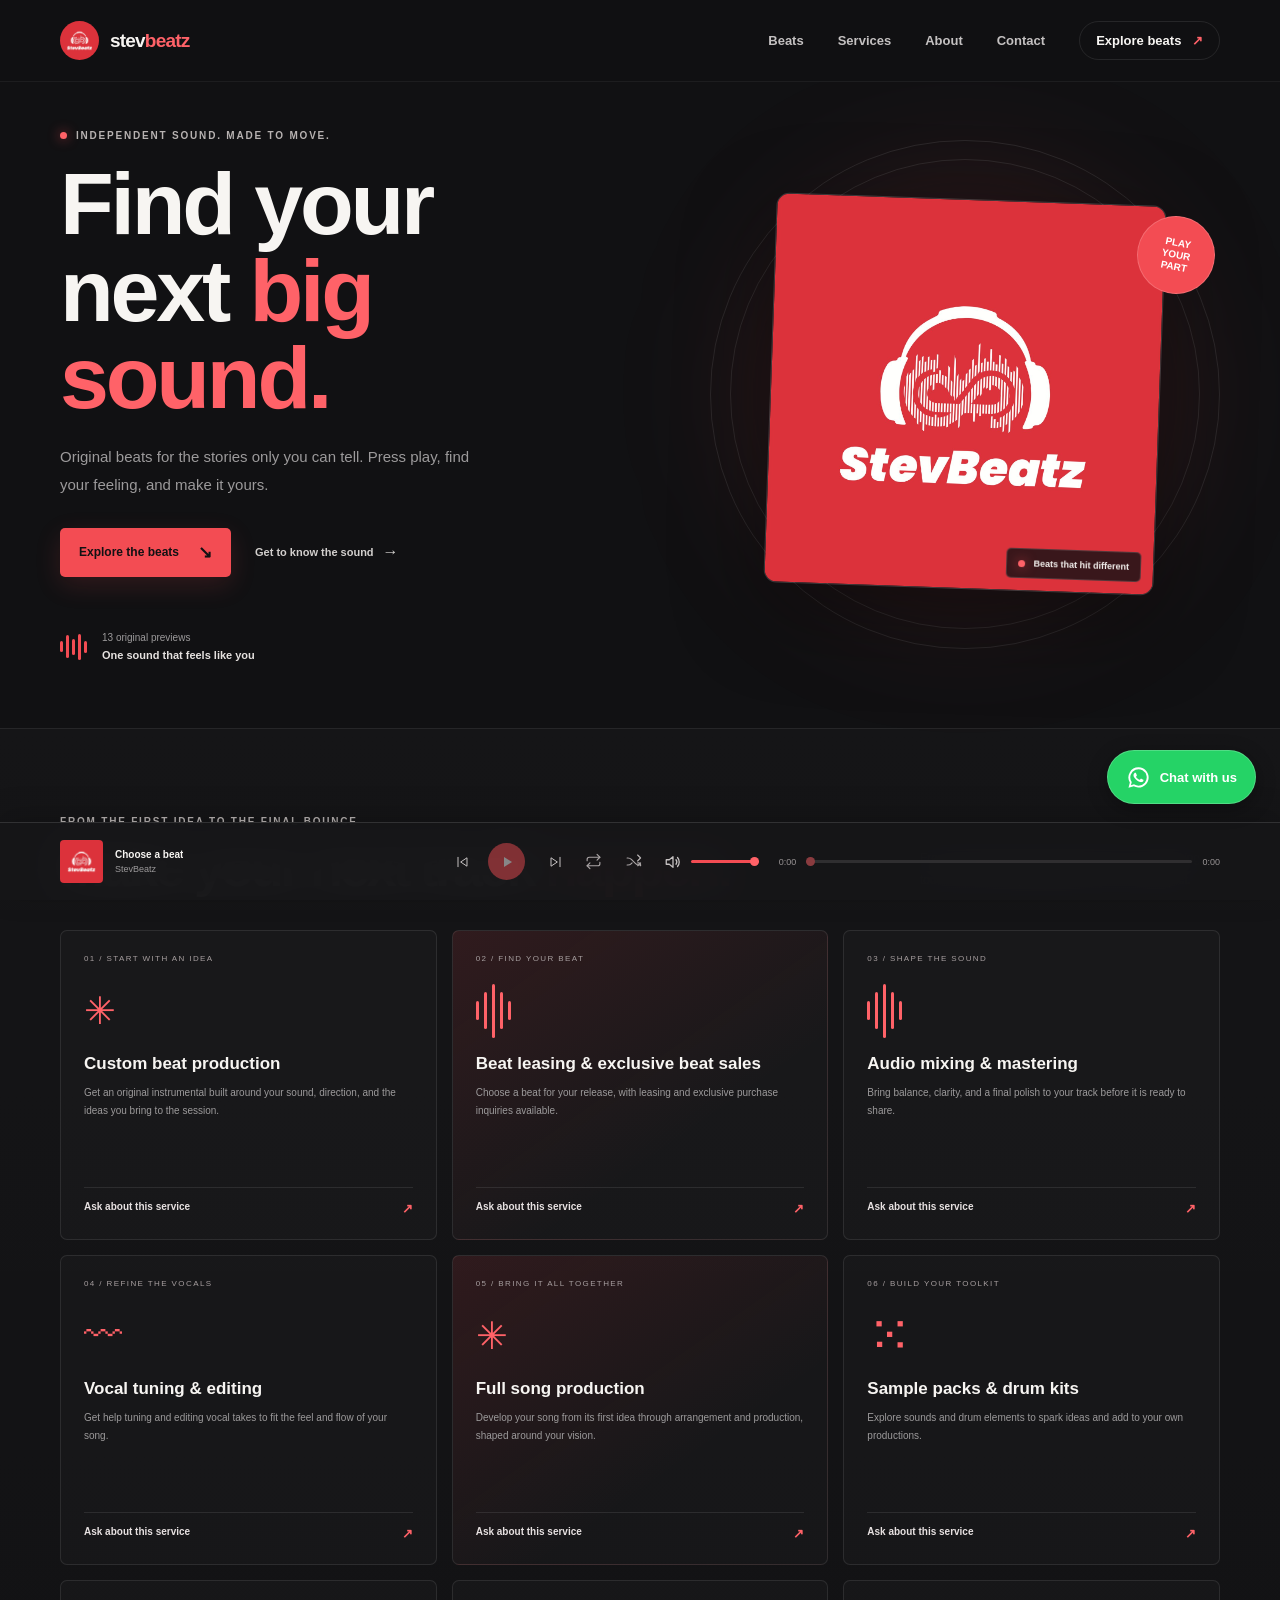
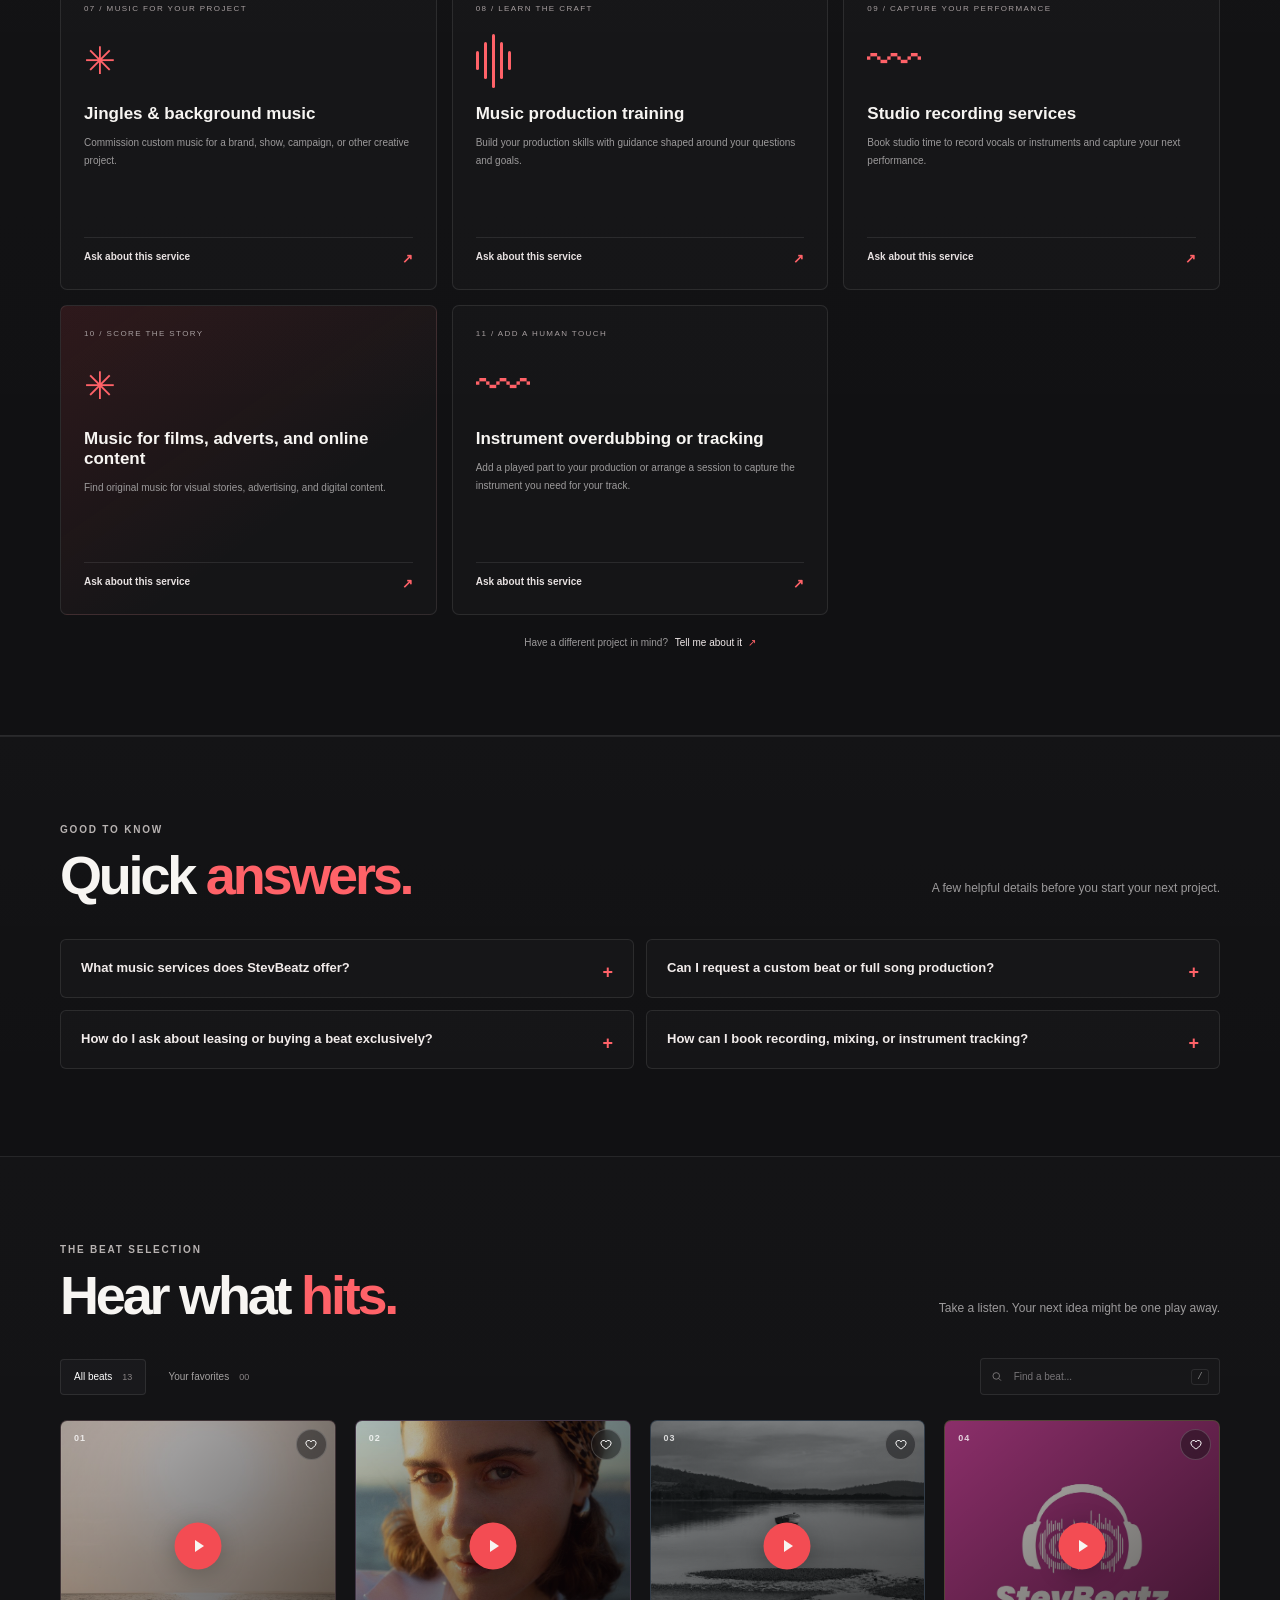
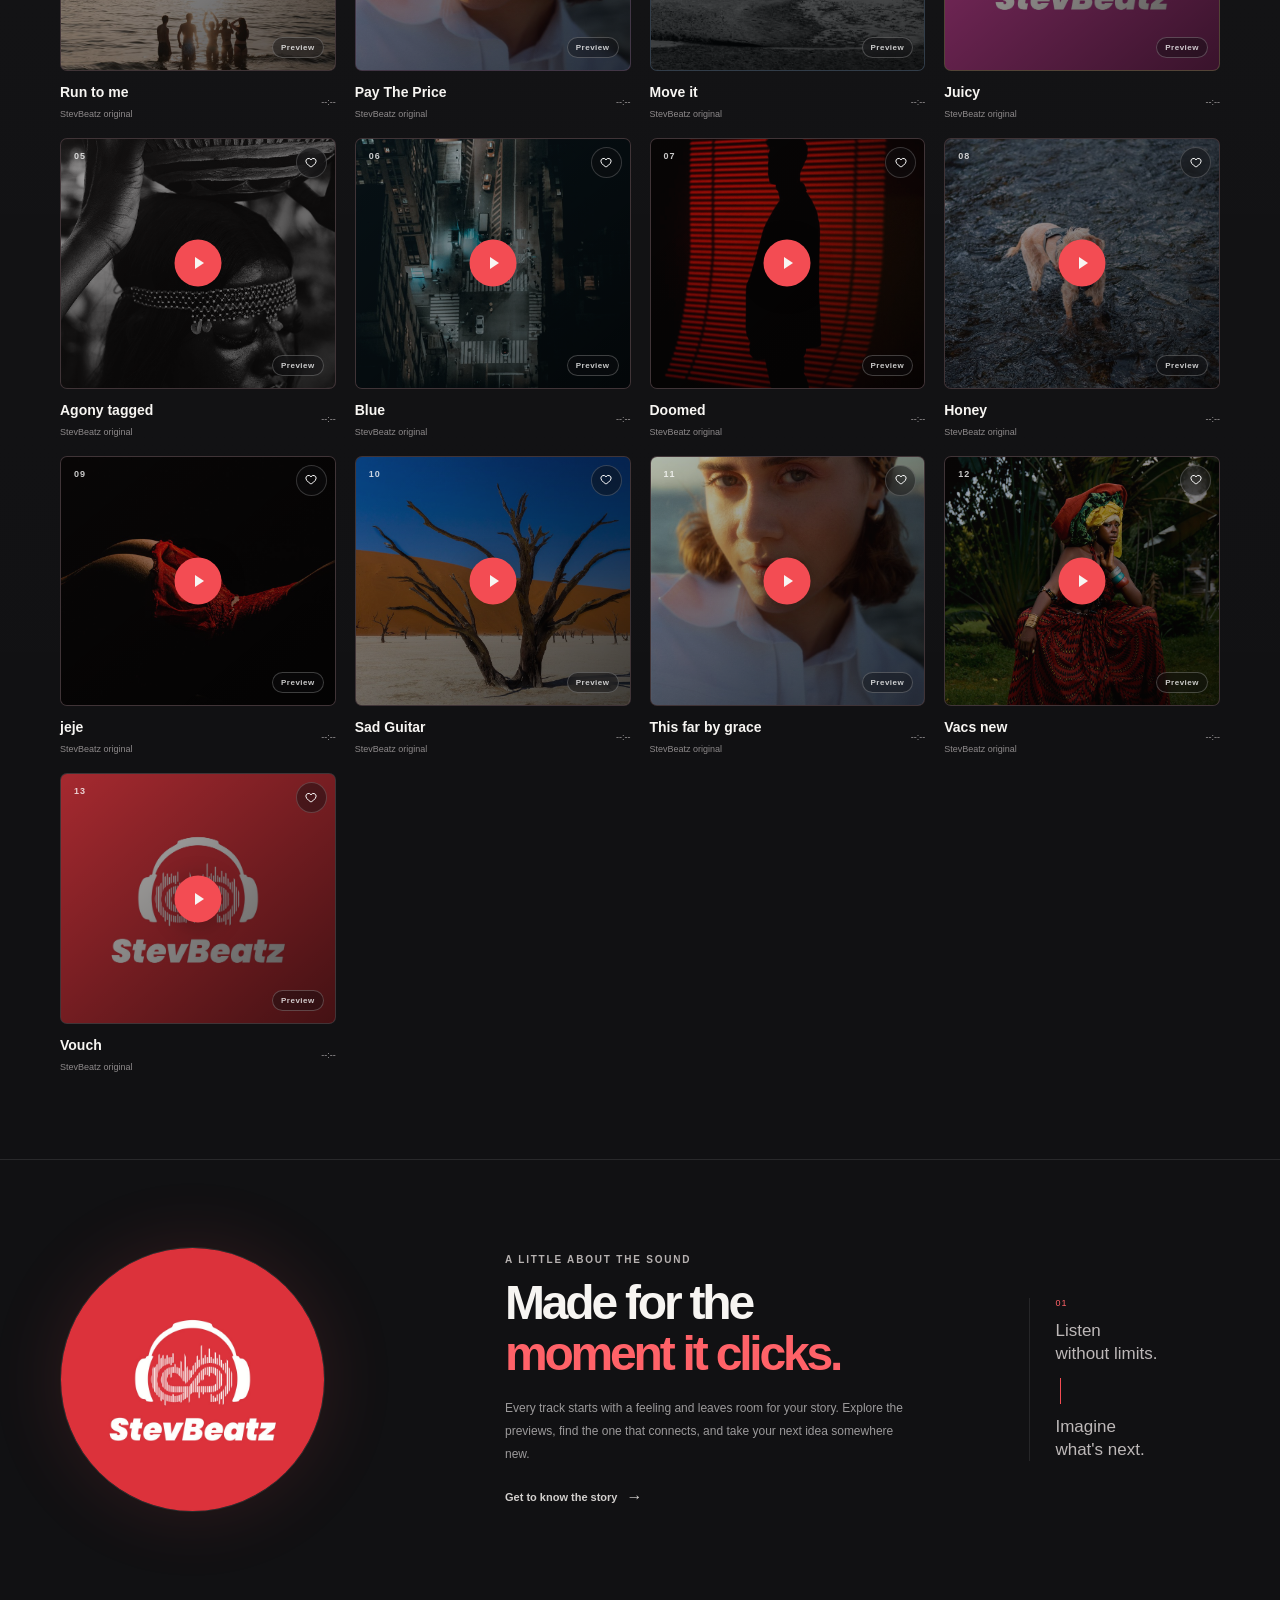
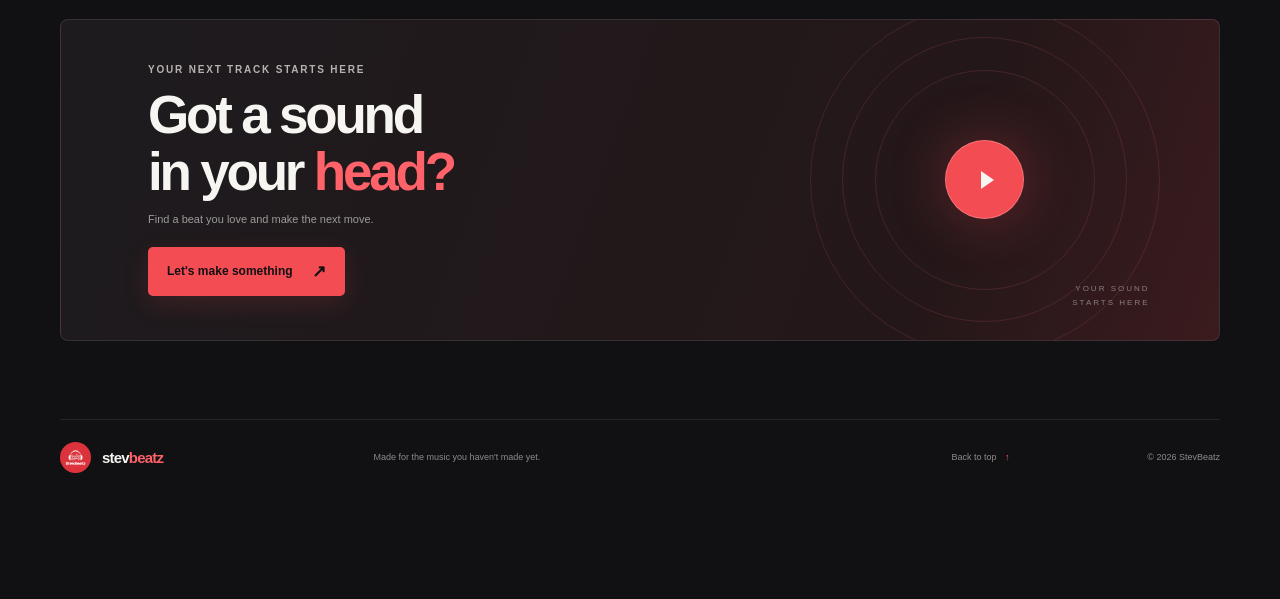
==== commit c34bbc1f: "update" ====
--- a/index.html
+++ b/index.html
@@ -1,6 +1,22 @@
 <!doctype html>
 <html lang="en">
   <head>
+    <!-- Google tag (gtag.js) -->
+    <script async src="https://www.googletagmanager.com/gtag/js?id=G-NRMWL4TQDX"></script>
+    <script>
+      window.dataLayer = window.dataLayer || [];
+      function gtag(){dataLayer.push(arguments);}
+      gtag('js', new Date());
+      gtag('config', 'G-NRMWL4TQDX');
+    </script>
+    <script>
+      window.dataLayer = window.dataLayer || [];
+      (function(w,d,s,l,i){w[l]=w[l]||[];w[l].push({'gtm.start':
+      new Date().getTime(),event:'gtm.js'});var f=d.getElementsByTagName(s)[0],
+      j=d.createElement(s),dl=l!='dataLayer'?'&l='+l:'';j.async=true;j.src=
+      'https://www.googletagmanager.com/gtm.js?id='+i+dl;f.parentNode.insertBefore(j,f);
+      })(window,document,'script','dataLayer','GTM-MFTWJ2RL');
+    </script>
     <meta charset="utf-8">
     <meta name="viewport" content="width=device-width, initial-scale=1">
     <meta name="theme-color" content="#111113">
@@ -111,15 +127,16 @@
     </script>
     <link rel="icon" href="images/stevbeatz-cover.jpg" type="image/jpeg">
     <link rel="preload" href="images/stevbeatz-cover.jpg" as="image">
-    <link rel="stylesheet" href="css/styles.css?v=3">
+    <link rel="stylesheet" href="css/styles.css?v=7">
     <script src="js/app.js?v=2" defer></script>
-    <script src="js/player.js?v=2" defer></script>
+    <script src="js/player.js?v=5" defer></script>
     <script src="js/beats.js?v=2" defer></script>
     <script src="js/contact.js?v=2" defer></script>
     <script src="js/navigation.js?v=2" defer></script>
     <script src="js/whatsapp-chat.js?v=2" defer></script>
   </head>
   <body>
+    <noscript><iframe src="https://www.googletagmanager.com/ns.html?id=GTM-MFTWJ2RL" height="0" width="0" style="display:none;visibility:hidden" title="Google Tag Manager"></iframe></noscript>
     <a class="skip-link" href="#main-content">Skip to content</a>
     <header class="site-header" id="top">
       <a class="brand" href="index.html#home" aria-label="StevBeatz home">
@@ -465,6 +482,9 @@
         <button class="player-skip" id="previous-track" type="button" aria-label="Previous beat"><svg viewBox="0 0 24 24" aria-hidden="true"><path d="M6 5v14M19 6l-9 6 9 6z"></path></svg></button>
         <button class="player-play" id="player-play" type="button" aria-label="Play" disabled><span class="play-icon" aria-hidden="true"></span></button>
         <button class="player-skip" id="next-track" type="button" aria-label="Next beat"><svg viewBox="0 0 24 24" aria-hidden="true"><path d="M18 5v14M5 6l9 6-9 6z"></path></svg></button>
+        <button class="player-mode-button" id="repeat-track" type="button" aria-label="Repeat current track" aria-pressed="false" title="Repeat track: off"><svg viewBox="0 0 24 24" aria-hidden="true"><path d="M17 2l4 4-4 4"></path><path d="M3 11V9a3 3 0 0 1 3-3h15M7 22l-4-4 4-4"></path><path d="M21 13v2a3 3 0 0 1-3 3H3"></path></svg></button>
+        <button class="player-mode-button" id="shuffle-tracks" type="button" aria-label="Shuffle tracks" aria-pressed="false" title="Shuffle: off"><svg viewBox="0 0 24 24" aria-hidden="true"><path d="M18 14h1a3 3 0 0 1 3 3v1"></path><path d="m18 18 4-4"></path><path d="M3 7h1a7 7 0 0 1 5 2l6 6a7 7 0 0 0 5 2h2"></path><path d="m18 3 4 4-4 4"></path><path d="M3 17h1a7 7 0 0 0 5-2l1-1"></path><path d="m18 3 4 4-4 4"></path></svg></button>
+        <div class="volume-control"><button class="volume-toggle" id="volume-toggle" type="button" aria-label="Mute audio" aria-pressed="false"><svg viewBox="0 0 24 24" aria-hidden="true"><path d="M3 9v6h4l5 4V5L7 9H3Z"></path><path class="volume-wave" d="M16 9a5 5 0 0 1 0 6m2-9a9 9 0 0 1 0 12"></path><path class="volume-muted-mark" d="m16 9 5 6m0-6-5 6"></path></svg></button><input id="volume-range" type="range" min="0" max="1" step="0.01" value="1" aria-label="Volume"></div>
       </div>
       <div class="player-progress">
         <span id="current-time">0:00</span>
@@ -490,6 +510,9 @@
             <button class="player-skip" id="expanded-previous-track" type="button" aria-label="Previous beat"><svg viewBox="0 0 24 24" aria-hidden="true"><path d="M6 5v14M19 6l-9 6 9 6z"></path></svg></button>
             <button class="player-play" id="expanded-player-play" type="button" aria-label="Play" disabled><span class="play-icon" aria-hidden="true"></span></button>
             <button class="player-skip" id="expanded-next-track" type="button" aria-label="Next beat"><svg viewBox="0 0 24 24" aria-hidden="true"><path d="M18 5v14M5 6l9 6-9 6z"></path></svg></button>
+            <button class="player-mode-button" id="expanded-repeat-track" type="button" aria-label="Repeat current track" aria-pressed="false" title="Repeat track: off"><svg viewBox="0 0 24 24" aria-hidden="true"><path d="M17 2l4 4-4 4"></path><path d="M3 11V9a3 3 0 0 1 3-3h15M7 22l-4-4 4-4"></path><path d="M21 13v2a3 3 0 0 1-3 3H3"></path></svg></button>
+            <button class="player-mode-button" id="expanded-shuffle-tracks" type="button" aria-label="Shuffle tracks" aria-pressed="false" title="Shuffle: off"><svg viewBox="0 0 24 24" aria-hidden="true"><path d="M18 14h1a3 3 0 0 1 3 3v1"></path><path d="m18 18 4-4"></path><path d="M3 7h1a7 7 0 0 1 5 2l6 6a7 7 0 0 0 5 2h2"></path><path d="m18 3 4 4-4 4"></path><path d="M3 17h1a7 7 0 0 0 5-2l1-1"></path></svg></button>
+            <div class="volume-control"><button class="volume-toggle" id="expanded-volume-toggle" type="button" aria-label="Mute audio" aria-pressed="false"><svg viewBox="0 0 24 24" aria-hidden="true"><path d="M3 9v6h4l5 4V5L7 9H3Z"></path><path class="volume-wave" d="M16 9a5 5 0 0 1 0 6m2-9a9 9 0 0 1 0 12"></path><path class="volume-muted-mark" d="m16 9 5 6m0-6-5 6"></path></svg></button><input id="expanded-volume-range" type="range" min="0" max="1" step="0.01" value="1" aria-label="Volume"></div>
           </div>
         </div>
       </div>
--- a/css/styles.css
+++ b/css/styles.css
@@ -321,6 +321,14 @@
 .store-card .beat-info { padding: 13px 3px 11px; }
 .store-card .beat-info h3 { font-size: 15px; }
 .store-card .beat-info p { font-size: 9px; }
+.beat-guide-grid { display: grid; grid-template-columns: repeat(3,minmax(0,1fr)); gap: 14px; }
+.beat-guide-item { padding: 20px; border: 1px solid var(--line); border-radius: 6px; background: rgba(255,255,255,.018); }
+.beat-guide-item h3 { margin: 0 0 12px; color: #f1ebea; font-size: 15px; line-height: 1.5; }
+.beat-guide-item p, .beat-guide-note { color: var(--muted); font-size: 11px; line-height: 1.8; }
+.beat-guide-item p { margin: 0 0 16px; }
+.beat-guide-item a, .beat-guide-note a { color: #fff; text-decoration: underline; text-decoration-color: var(--accent-bright); text-underline-offset: 3px; }
+.beat-guide-item a span { color: var(--accent-bright); }
+.beat-guide-note { margin: 18px 0 0; text-align: center; }
 .license-link { display: flex; align-items: center; justify-content: space-between; padding: 10px 3px 0; border-top: 1px solid var(--line); color: #ddd5d5; font-size: 9px; transition: color .2s; }
 .license-link span { color: var(--accent-bright); font-size: 14px; }
 .license-link:hover { color: var(--accent-bright); }
@@ -420,7 +428,7 @@
   .inquiry-form { padding: 20px; }
 }
 
-.audio-player { position: fixed; z-index: 30; right: 0; bottom: 0; left: 0; display: grid; grid-template-columns: minmax(160px, 1fr) 150px minmax(200px, 1.2fr); align-items: center; gap: 24px; min-height: 78px; padding: 10px max(32px, calc((100% - var(--page-width)) / 2)); border-top: 1px solid rgba(255,255,255,.12); background: rgba(22,22,24,.97); box-shadow: 0 -7px 30px rgba(0,0,0,.18); backdrop-filter: blur(18px); }
+.audio-player { position: fixed; z-index: 30; right: 0; bottom: 0; left: 0; display: grid; grid-template-columns: minmax(140px, 1fr) minmax(225px, auto) minmax(180px, 1.2fr); align-items: center; gap: 20px; min-height: 78px; padding: 10px max(32px, calc((100% - var(--page-width)) / 2)); border-top: 1px solid rgba(255,255,255,.12); background: rgba(22,22,24,.97); box-shadow: 0 -7px 30px rgba(0,0,0,.18); backdrop-filter: blur(18px); }
 .player-track { display: flex; min-width: 0; align-items: center; gap: 12px; }
 .player-cover-button { position: relative; display: block; width: 43px; height: 43px; flex: 0 0 auto; overflow: hidden; padding: 0; border: 0; border-radius: 4px; background: none; cursor: zoom-in; }
 .player-cover-button img { display: block; width: 100%; height: 100%; object-fit: cover; }
@@ -431,6 +439,20 @@
 .player-track-copy span { color: var(--muted); font-size: 9px; }
 .player-controls { display: flex; align-items: center; justify-content: center; gap: 17px; }
 .player-controls button { display: grid; flex: 0 0 auto; place-items: center; border: 0; background: none; cursor: pointer; }
+.volume-control { display: flex; align-items: center; gap: 6px; }
+.volume-toggle { width: 23px; height: 23px; padding: 2px; color: #c6c2c2; }
+.volume-toggle:hover { color: var(--accent-bright); }
+.volume-toggle svg { width: 18px; height: 18px; fill: none; stroke: currentColor; stroke-linecap: round; stroke-linejoin: round; stroke-width: 1.7; }
+.volume-muted-mark { display: none; }
+.volume-toggle.is-muted .volume-wave { display: none; }
+.volume-toggle.is-muted .volume-muted-mark { display: block; }
+.volume-control input { width: 68px; height: 3px; margin: 0; border-radius: 3px; outline: none; background: linear-gradient(to right, var(--accent) 0%, var(--accent) var(--volume-level, 100%), #4a4749 var(--volume-level, 100%), #4a4749 100%); appearance: none; cursor: pointer; }
+.volume-control input::-webkit-slider-thumb { width: 9px; height: 9px; border: 0; border-radius: 50%; background: var(--accent-bright); appearance: none; }
+.volume-control input::-moz-range-thumb { width: 9px; height: 9px; border: 0; border-radius: 50%; background: var(--accent-bright); }
+.player-mode-button { width: 23px; height: 23px; padding: 3px; color: #aaa5a6; transition: color .2s,background .2s; }
+.player-mode-button svg { width: 17px; height: 17px; fill: none; stroke: currentColor; stroke-linecap: round; stroke-linejoin: round; stroke-width: 1.6; }
+.player-mode-button:hover, .player-mode-button.is-active { color: var(--accent-bright); }
+.player-mode-button.is-active { border-radius: 50%; background: rgba(243,76,83,.12); }
 .player-skip { width: 23px; height: 23px; color: #c6c2c2; }
 .player-skip:hover { color: var(--accent-bright); }
 .player-skip svg { width: 16px; height: 16px; fill: none; stroke: currentColor; stroke-linecap: round; stroke-linejoin: round; stroke-width: 1.5; }
@@ -458,10 +480,12 @@
 .expanded-progress input:disabled { cursor: default; opacity: .5; }
 .expanded-progress input::-webkit-slider-thumb { width: 11px; height: 11px; border: 0; border-radius: 50%; background: var(--accent-bright); appearance: none; }
 .expanded-progress input::-moz-range-thumb { width: 11px; height: 11px; border: 0; border-radius: 50%; background: var(--accent-bright); }
-.expanded-controls { justify-content: flex-start; gap: 22px; margin-top: 23px; }
+.expanded-controls { justify-content: flex-start; gap: 17px; margin-top: 23px; }
 .expanded-controls .player-skip { width: 32px; height: 32px; }
 .expanded-controls .player-skip svg { width: 20px; height: 20px; }
 .expanded-controls .player-play { width: 48px; height: 48px; }
+.expanded-controls .volume-control { margin-left: 4px; }
+.expanded-controls .volume-control input { width: 92px; }
 :focus-visible { outline: 2px solid #ff7b80; outline-offset: 3px; }
 .whatsapp-chat { position: fixed; z-index: 40; right: 24px; bottom: 96px; display: inline-flex; min-height: 54px; align-items: center; justify-content: center; gap: 9px; padding: 12px 18px; border: 1px solid rgba(255,255,255,.2); border-radius: 999px; background: #25d366; box-shadow: 0 5px 20px rgba(0,0,0,.32); color: #fff; font-size: 13px; font-weight: 700; text-decoration: none; transition: background-color .2s; }
 .whatsapp-chat:hover { background: #1ebe5d; }
@@ -489,6 +513,7 @@
   .orbit-two { width: min(440px,100%); }
   .art-sticker { right: -2px; }
   .beat-grid { grid-template-columns: repeat(2, minmax(0, 1fr)); gap: 24px 18px; }
+  .beat-guide-grid { grid-template-columns: repeat(2,minmax(0,1fr)); }
   .beat-art { aspect-ratio: 1.35; }
   .services-grid { grid-template-columns: repeat(2,minmax(0,1fr)); }
   .faq-list { grid-template-columns: 1fr; }
@@ -601,6 +626,7 @@
   .filter-tabs { width: 100%; }
   .filter-button { min-height: 34px; padding-inline: 11px; }
   .beat-grid { gap: 19px 12px; }
+  .beat-guide-grid { grid-template-columns: 1fr; }
   .beat-art { aspect-ratio: .94; }
   .beat-info { align-items: flex-start; padding-top: 10px; }
   .beat-info h3 { font-size: 12px; }
@@ -627,7 +653,11 @@
   .player-cover-button { width: 37px; height: 37px; }
   .player-track-copy strong { max-width: 170px; font-size: 9px; }
   .player-track-copy span { font-size: 8px; }
-  .player-controls { gap: 11px; }
+  .player-controls { gap: 6px; }
+  .volume-control { gap: 4px; }
+  .volume-control input { width: 42px; }
+  .player-mode-button { width: 20px; height: 22px; padding: 2px; }
+  .player-mode-button svg { width: 16px; height: 16px; }
   .player-play { width: 34px; height: 34px; }
   .player-progress { grid-column: 1 / -1; gap: 8px; }
   .now-playing { width: calc(100vw - 24px); max-height: calc(100dvh - 24px); border-radius: 12px; }
@@ -641,6 +671,10 @@
 }
 
 @media (max-width: 480px) {
+  .audio-player { grid-template-columns: minmax(0,1fr); gap: 7px; min-height: 128px; }
+  .player-track { grid-column: 1; }
+  .audio-player > .player-controls { grid-column: 1; justify-content: space-between; }
+  .audio-player > .player-progress { grid-column: 1; }
   .whatsapp-chat { width: 54px; min-height: 54px; padding: 13px; }
   .whatsapp-chat span { display: none; }
 }
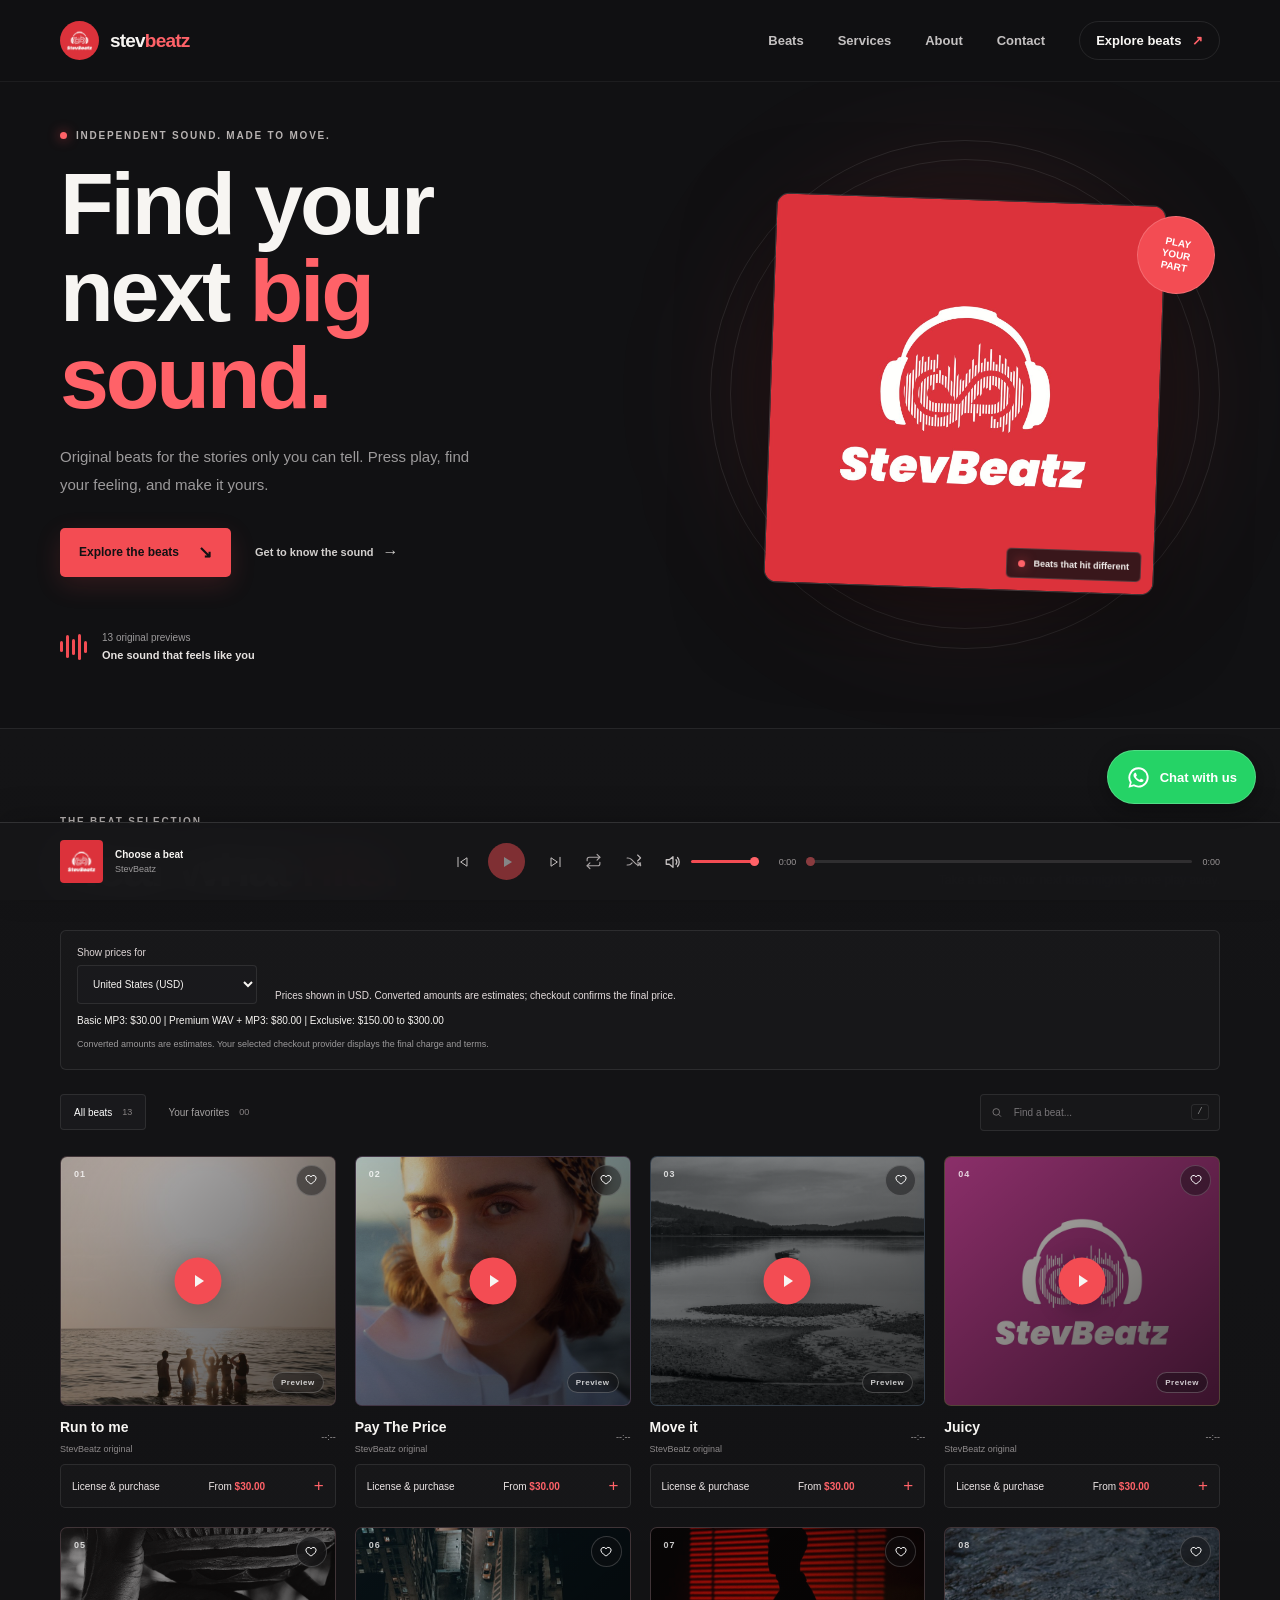
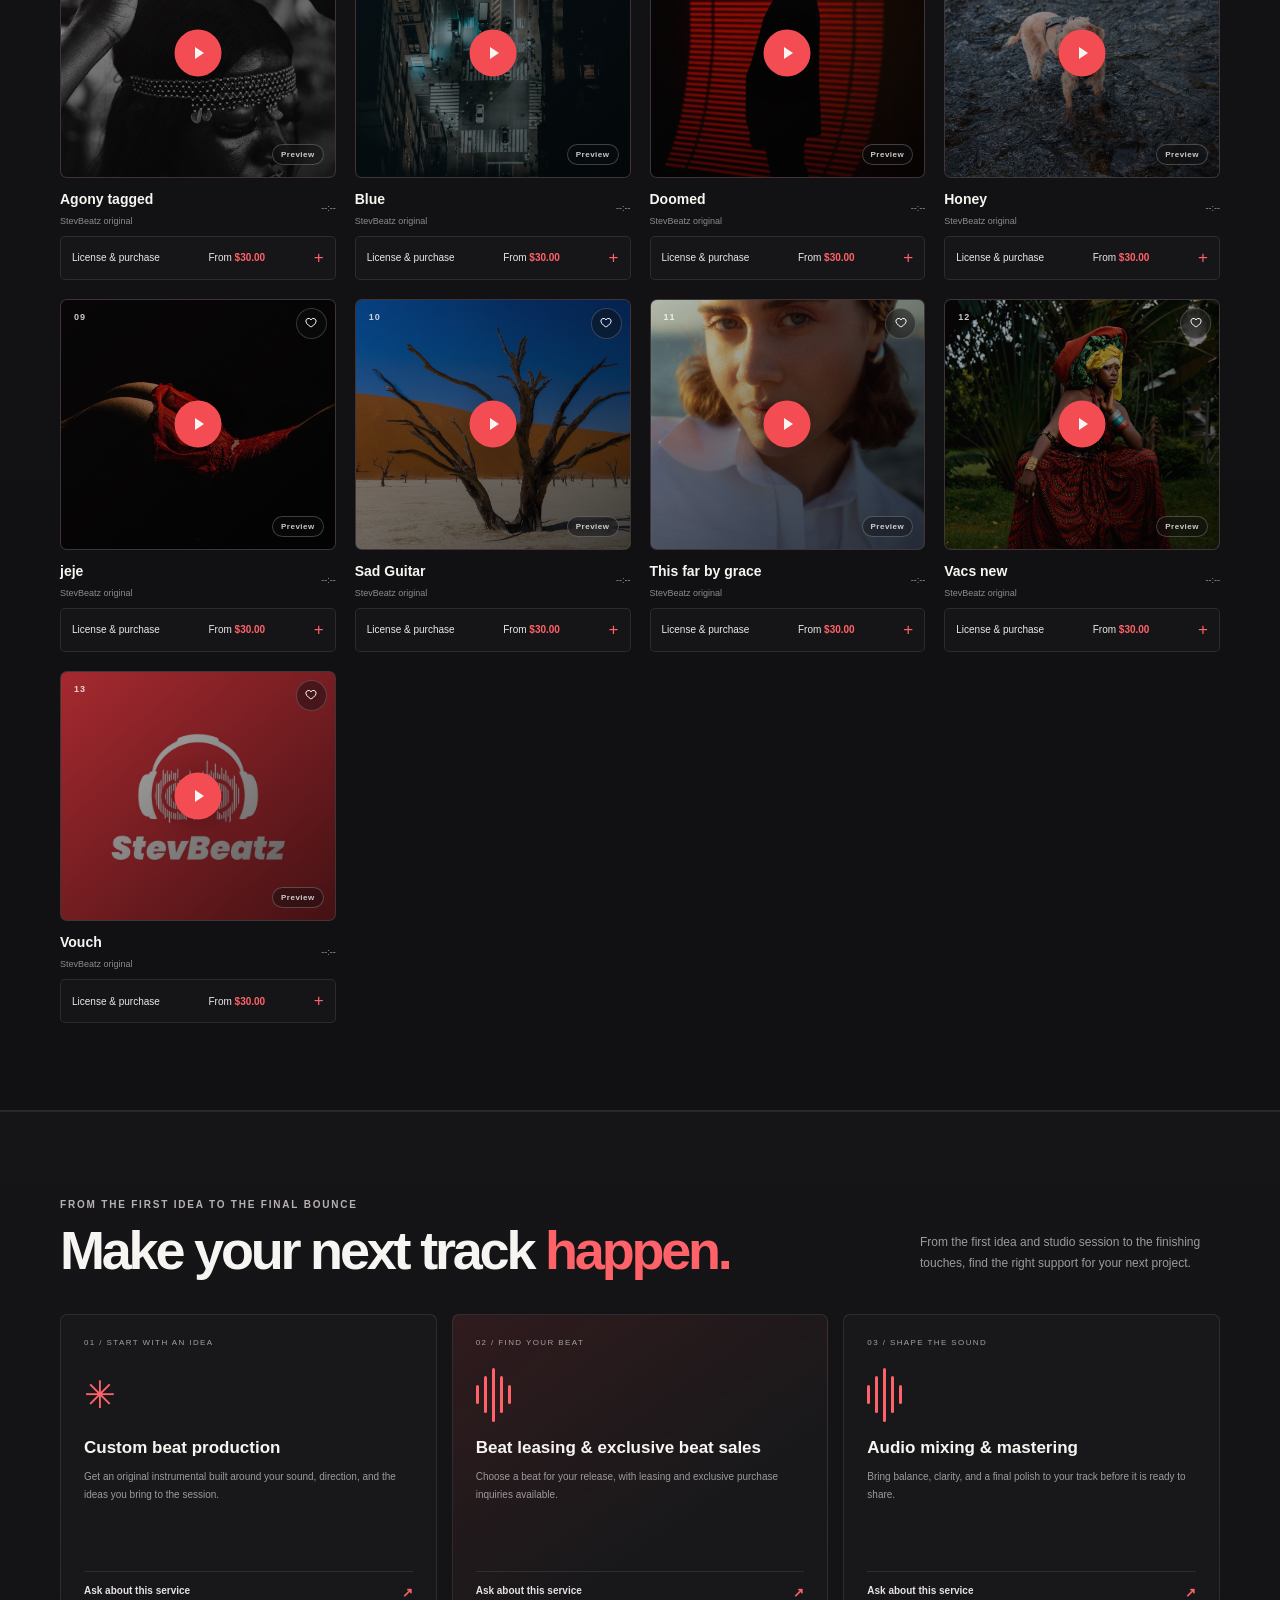
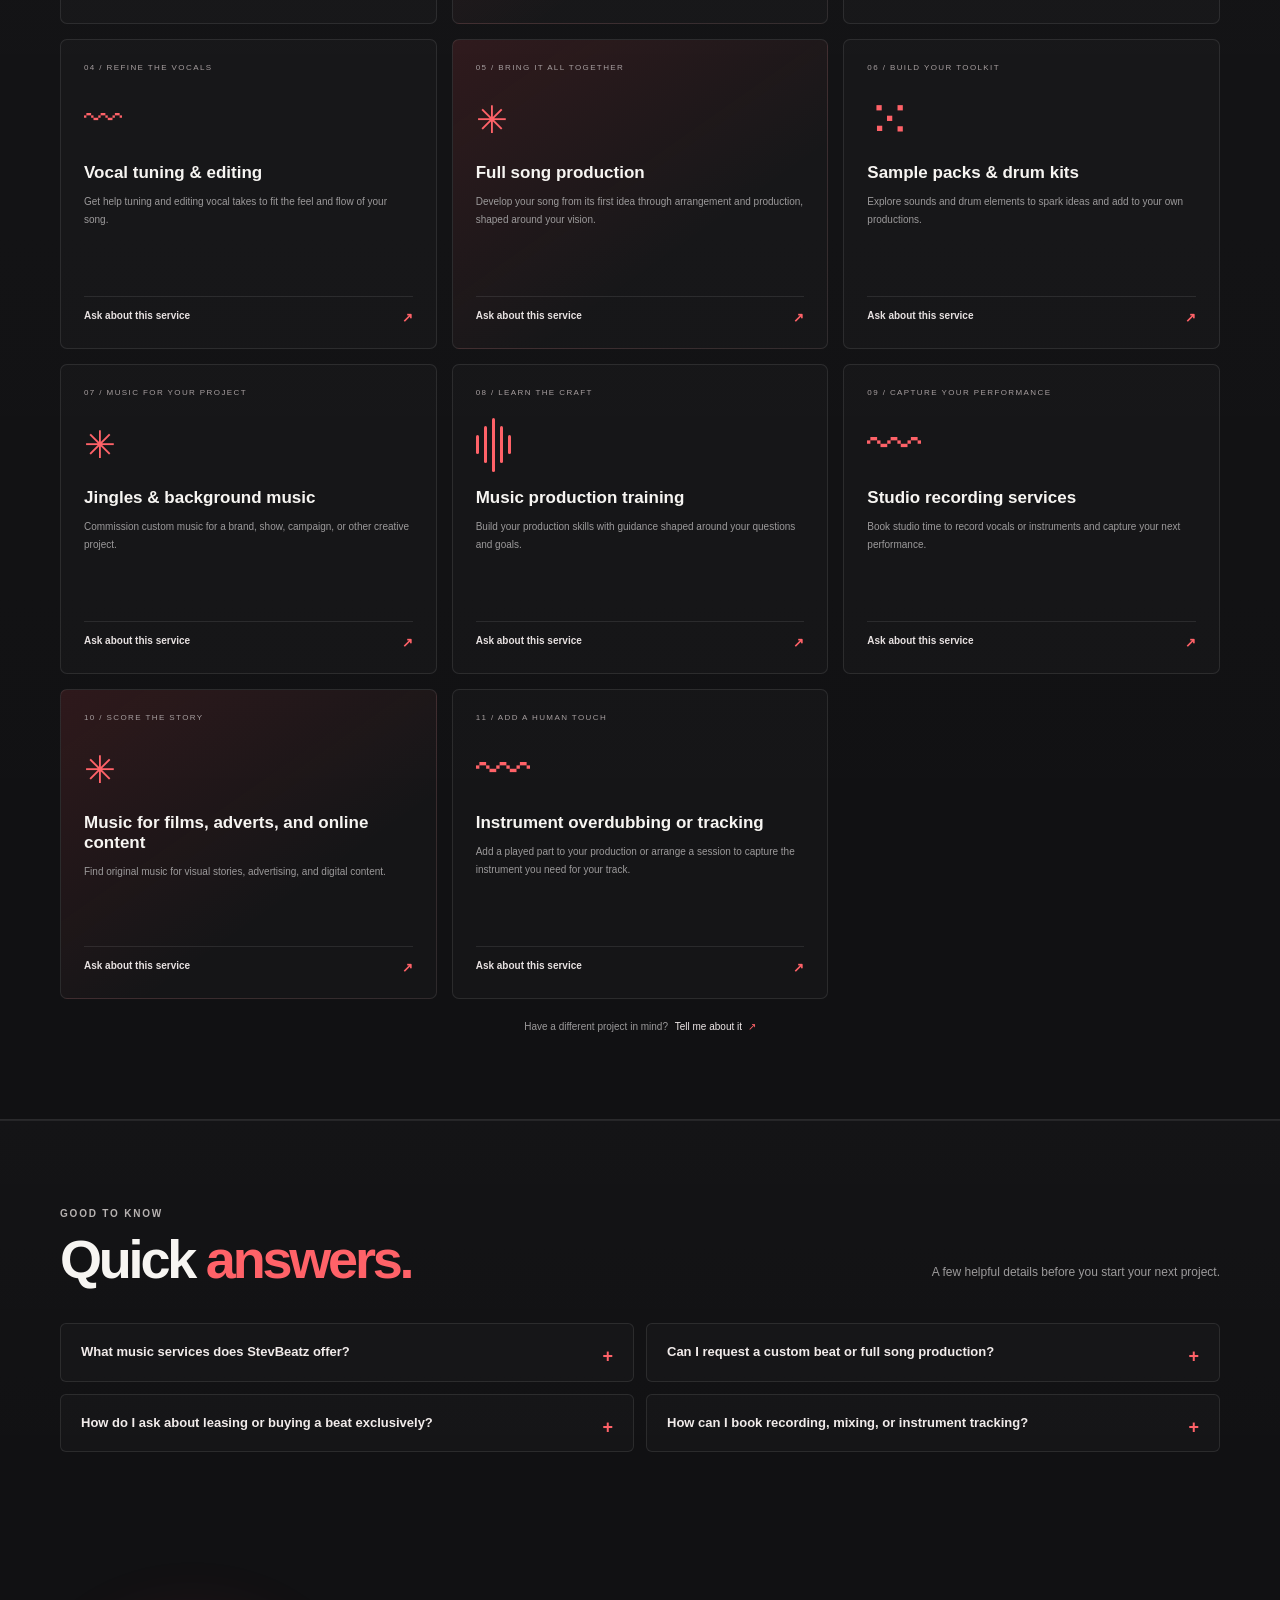
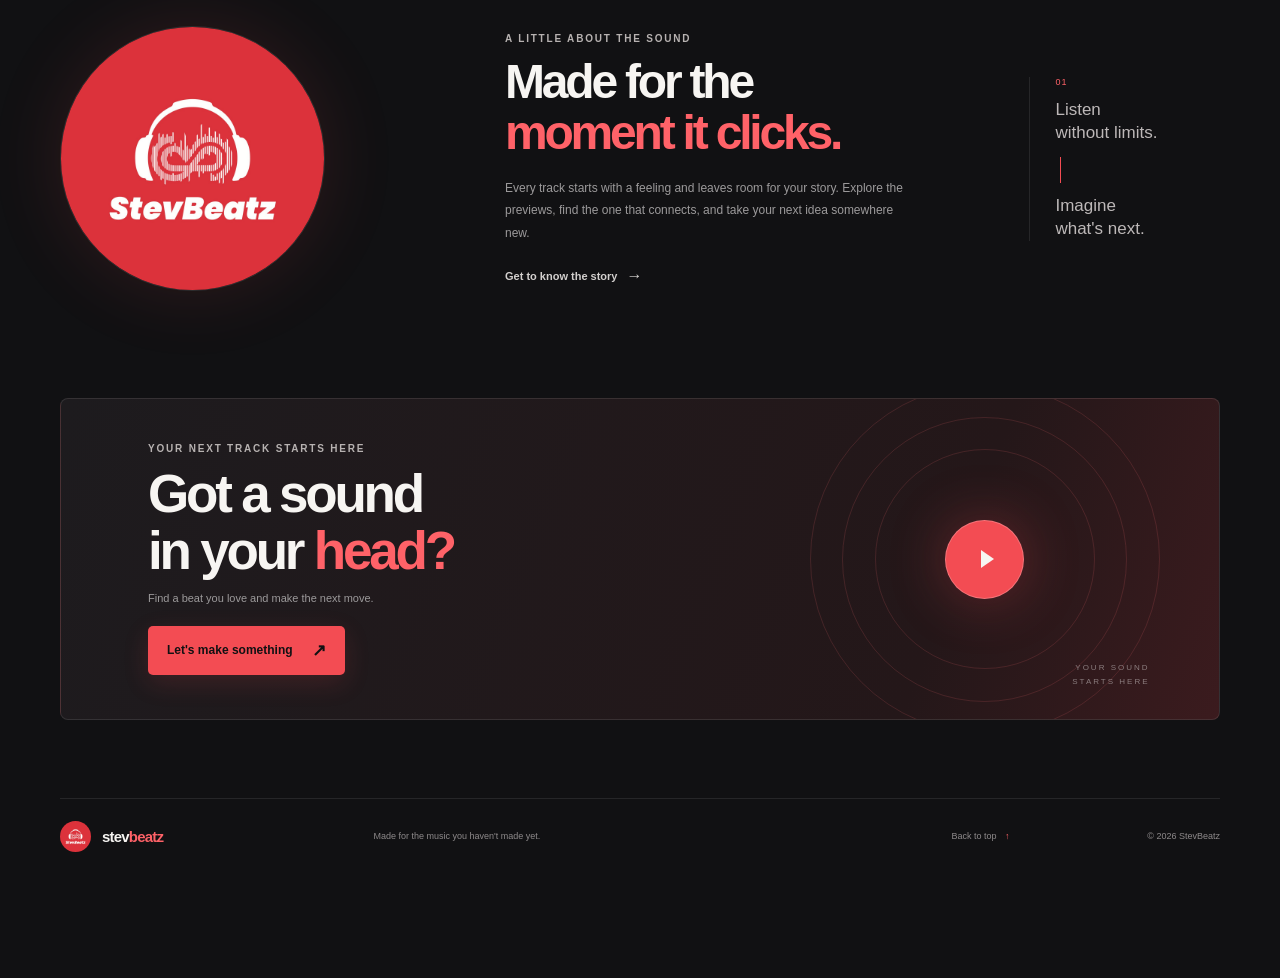
==== commit dafb72a6: "currency added" ====
--- a/index.html
+++ b/index.html
@@ -127,10 +127,11 @@
     </script>
     <link rel="icon" href="images/stevbeatz-cover.jpg" type="image/jpeg">
     <link rel="preload" href="images/stevbeatz-cover.jpg" as="image">
-    <link rel="stylesheet" href="css/styles.css?v=7">
+    <link rel="stylesheet" href="css/styles.css?v=8">
     <script src="js/app.js?v=2" defer></script>
     <script src="js/player.js?v=5" defer></script>
     <script src="js/beats.js?v=2" defer></script>
+    <script src="js/pricing.js?v=1" defer></script>
     <script src="js/contact.js?v=2" defer></script>
     <script src="js/navigation.js?v=2" defer></script>
     <script src="js/whatsapp-chat.js?v=2" defer></script>
@@ -180,6 +181,454 @@
           <span class="art-orbit orbit-two"></span>
           <span class="art-sticker">PLAY<br>YOUR<br>PART</span>
         </div>
+      </section><section class="beats-section section-pad" id="beats">
+        <div class="page-width">
+          <div class="section-heading">
+            <div>
+              <p class="eyebrow">The beat selection</p>
+              <h2>Hear what <span>hits.</span></h2>
+            </div>
+            <p class="section-intro">Take a listen. Your next idea might be one play away.</p>
+          </div>
+          <div class="price-region-picker">
+  <label>Show prices for
+    <select class="price-country" aria-label="Choose country to display beat license prices">
+      <option value="GHS">Ghana (GHS)</option>
+      <option value="USD" selected>United States (USD)</option>
+      <option value="GBP">United Kingdom (GBP)</option>
+      <option value="NGN">Nigeria (NGN)</option>
+      <option value="CAD">Canada (CAD)</option>
+      <option value="ZAR">South Africa (ZAR)</option>
+      <option value="EUR">Euro area (EUR)</option>
+      <option value="USD">Other locations (USD)</option>
+    </select>
+  </label>
+  <p class="price-region-status" role="status" aria-live="polite">Prices shown in USD. Choose your country to convert them.</p>
+  <p class="price-region-summary">Basic MP3: <span data-license-price="basic">$30 USD</span> | Premium WAV + MP3: <span data-license-price="premium">$80 USD</span> | Exclusive: <span data-license-price="exclusive">$150 to $300 USD</span></p>
+  <p class="price-region-note">Converted amounts are estimates. Your selected checkout provider displays the final charge and terms.</p>
+</div>
+<div class="beat-toolbar">
+            <div class="filter-tabs" role="group" aria-label="Filter beats">
+              <button class="filter-button is-active" type="button" data-filter="all" aria-pressed="true">All beats <span>13</span></button>
+              <button class="filter-button" type="button" data-filter="favorites" aria-pressed="false">Your favorites <span class="favorite-count">00</span></button>
+            </div>
+            <label class="search-box">
+              <svg viewBox="0 0 24 24" aria-hidden="true"><circle cx="10.8" cy="10.8" r="6.8"></circle><path d="m16 16 4.5 4.5"></path></svg>
+              <span class="visually-hidden">Search beats</span>
+              <input type="search" id="beat-search" placeholder="Find a beat..." autocomplete="off">
+              <kbd>/</kbd>
+            </label>
+          </div>
+
+          <div class="beat-grid" id="beat-grid" aria-live="polite">
+            <article class="beat-card" data-title="Run to me" data-src="audio/Run%20to%20me.mp3" data-genre="" data-bpm="" data-key="" data-mood="">
+              <div class="beat-art art-coral art-photo art-paloma">
+                <img src="images/sunset-cover.jpg" alt="Friends enjoying an evening at the beach" loading="lazy" width="800" height="1200">
+                <span class="track-number">01</span>
+                <button class="card-play" type="button" aria-label="Play Run to me"><span class="play-icon" aria-hidden="true"></span></button>
+                <button class="favorite-button" type="button" aria-label="Add Run to me to favorites" aria-pressed="false"><svg viewBox="0 0 24 24" aria-hidden="true"><path d="M20.8 8.8c0 5.2-8.8 10-8.8 10s-8.8-4.8-8.8-10a4.7 4.7 0 0 1 8.8-2.2 4.7 4.7 0 0 1 8.8 2.2Z"></path></svg></button>
+                <span class="beat-tag">Preview</span>
+              </div>
+              <div class="beat-info"><div><h3>Run to me</h3><p>StevBeatz original</p></div><span class="track-length">--:--</span></div>
+            <details class="beat-purchase">
+  <summary><span>License &amp; purchase</span><span>From <strong data-license-price="basic">$30 USD</strong></span></summary>
+  <div class="beat-purchase-content">
+    <dl class="beat-specs" aria-label="Beat details">
+      <div><dt>Genre</dt><dd data-beat-metadata="genre">Details on request</dd></div>
+      <div><dt>BPM</dt><dd data-beat-metadata="bpm">Details on request</dd></div>
+      <div><dt>Key</dt><dd data-beat-metadata="key">Details on request</dd></div>
+      <div><dt>Mood</dt><dd data-beat-metadata="mood">Details on request</dd></div>
+    </dl>
+    <label class="license-choice">Choose a license
+      <select data-license-choice aria-label="Choose a license for this beat">
+        <option value="basic" data-base-price="30">Basic - MP3 - $30 USD</option>
+        <option value="premium" data-base-price="80">Premium - WAV + MP3 - $80 USD</option>
+        <option value="exclusive" data-base-min="150" data-base-max="300">Exclusive - $150 to $300 USD</option>
+      </select>
+    </label>
+    <p class="license-price-detail" data-license-summary>Basic license - MP3 - $30 USD</p>
+    <p class="license-terms-note">Usage rights and limits are confirmed before purchase. Review the checkout listing or ask StevBeatz before paying.</p>
+    <div class="purchase-actions">
+      <a class="buy-button buy-button-primary" data-purchase="whatsapp" href="https://wa.me/233501483350" target="_blank" rel="noopener noreferrer">Ask / buy on WhatsApp</a>
+      <a class="buy-button" data-purchase="gumroad" href="https://stevbeatz.gumroad.com/" target="_blank" rel="noopener noreferrer">Buy on Gumroad</a>
+      <a class="buy-button" data-purchase="selar" href="https://selar.co/m/Stevbeatz" target="_blank" rel="noopener noreferrer">Buy on Selar</a>
+    </div>
+    <p class="purchase-note">Store links open the storefront; confirm the matching beat, price, and license terms at checkout. Exclusive prices are agreed by WhatsApp.</p>
+  </div>
+</details>
+</article>
+            <article class="beat-card" data-title="Pay The Price" data-src="audio/Pay-The-Price_PTP_.mp3" data-genre="" data-bpm="" data-key="" data-mood="">
+              <div class="beat-art art-violet art-photo art-she">
+                <img src="images/she-cover.jpg" alt="Portrait of a woman in warm afternoon sunlight" loading="lazy" width="800" height="1200">
+                <span class="track-number">02</span>
+                <button class="card-play" type="button" aria-label="Play Pay The Price"><span class="play-icon" aria-hidden="true"></span></button>
+                <button class="favorite-button" type="button" aria-label="Add Pay The Price to favorites" aria-pressed="false"><svg viewBox="0 0 24 24" aria-hidden="true"><path d="M20.8 8.8c0 5.2-8.8 10-8.8 10s-8.8-4.8-8.8-10a4.7 4.7 0 0 1 8.8-2.2 4.7 4.7 0 0 1 8.8 2.2Z"></path></svg></button>
+                <span class="beat-tag">Preview</span>
+              </div>
+              <div class="beat-info"><div><h3>Pay The Price</h3><p>StevBeatz original</p></div><span class="track-length">--:--</span></div>
+            <details class="beat-purchase">
+  <summary><span>License &amp; purchase</span><span>From <strong data-license-price="basic">$30 USD</strong></span></summary>
+  <div class="beat-purchase-content">
+    <dl class="beat-specs" aria-label="Beat details">
+      <div><dt>Genre</dt><dd data-beat-metadata="genre">Details on request</dd></div>
+      <div><dt>BPM</dt><dd data-beat-metadata="bpm">Details on request</dd></div>
+      <div><dt>Key</dt><dd data-beat-metadata="key">Details on request</dd></div>
+      <div><dt>Mood</dt><dd data-beat-metadata="mood">Details on request</dd></div>
+    </dl>
+    <label class="license-choice">Choose a license
+      <select data-license-choice aria-label="Choose a license for this beat">
+        <option value="basic" data-base-price="30">Basic - MP3 - $30 USD</option>
+        <option value="premium" data-base-price="80">Premium - WAV + MP3 - $80 USD</option>
+        <option value="exclusive" data-base-min="150" data-base-max="300">Exclusive - $150 to $300 USD</option>
+      </select>
+    </label>
+    <p class="license-price-detail" data-license-summary>Basic license - MP3 - $30 USD</p>
+    <p class="license-terms-note">Usage rights and limits are confirmed before purchase. Review the checkout listing or ask StevBeatz before paying.</p>
+    <div class="purchase-actions">
+      <a class="buy-button buy-button-primary" data-purchase="whatsapp" href="https://wa.me/233501483350" target="_blank" rel="noopener noreferrer">Ask / buy on WhatsApp</a>
+      <a class="buy-button" data-purchase="gumroad" href="https://stevbeatz.gumroad.com/" target="_blank" rel="noopener noreferrer">Buy on Gumroad</a>
+      <a class="buy-button" data-purchase="selar" href="https://selar.co/m/Stevbeatz" target="_blank" rel="noopener noreferrer">Buy on Selar</a>
+    </div>
+    <p class="purchase-note">Store links open the storefront; confirm the matching beat, price, and license terms at checkout. Exclusive prices are agreed by WhatsApp.</p>
+  </div>
+</details>
+</article>
+            <article class="beat-card" data-title="Move it" data-src="audio/Move%20it.mp3" data-genre="" data-bpm="" data-key="" data-mood="">
+              <div class="beat-art art-blue art-photo art-move">
+                <img src="images/city-cover.jpg" alt="City lights after dark" loading="lazy" width="1200" height="1200">
+                <span class="track-number">03</span>
+                <button class="card-play" type="button" aria-label="Play Move it"><span class="play-icon" aria-hidden="true"></span></button>
+                <button class="favorite-button" type="button" aria-label="Add Move it to favorites" aria-pressed="false"><svg viewBox="0 0 24 24" aria-hidden="true"><path d="M20.8 8.8c0 5.2-8.8 10-8.8 10s-8.8-4.8-8.8-10a4.7 4.7 0 0 1 8.8-2.2 4.7 4.7 0 0 1 8.8 2.2Z"></path></svg></button>
+                <span class="beat-tag">Preview</span>
+              </div>
+              <div class="beat-info"><div><h3>Move it</h3><p>StevBeatz original</p></div><span class="track-length">--:--</span></div>
+            <details class="beat-purchase">
+  <summary><span>License &amp; purchase</span><span>From <strong data-license-price="basic">$30 USD</strong></span></summary>
+  <div class="beat-purchase-content">
+    <dl class="beat-specs" aria-label="Beat details">
+      <div><dt>Genre</dt><dd data-beat-metadata="genre">Details on request</dd></div>
+      <div><dt>BPM</dt><dd data-beat-metadata="bpm">Details on request</dd></div>
+      <div><dt>Key</dt><dd data-beat-metadata="key">Details on request</dd></div>
+      <div><dt>Mood</dt><dd data-beat-metadata="mood">Details on request</dd></div>
+    </dl>
+    <label class="license-choice">Choose a license
+      <select data-license-choice aria-label="Choose a license for this beat">
+        <option value="basic" data-base-price="30">Basic - MP3 - $30 USD</option>
+        <option value="premium" data-base-price="80">Premium - WAV + MP3 - $80 USD</option>
+        <option value="exclusive" data-base-min="150" data-base-max="300">Exclusive - $150 to $300 USD</option>
+      </select>
+    </label>
+    <p class="license-price-detail" data-license-summary>Basic license - MP3 - $30 USD</p>
+    <p class="license-terms-note">Usage rights and limits are confirmed before purchase. Review the checkout listing or ask StevBeatz before paying.</p>
+    <div class="purchase-actions">
+      <a class="buy-button buy-button-primary" data-purchase="whatsapp" href="https://wa.me/233501483350" target="_blank" rel="noopener noreferrer">Ask / buy on WhatsApp</a>
+      <a class="buy-button" data-purchase="gumroad" href="https://stevbeatz.gumroad.com/" target="_blank" rel="noopener noreferrer">Buy on Gumroad</a>
+      <a class="buy-button" data-purchase="selar" href="https://selar.co/m/Stevbeatz" target="_blank" rel="noopener noreferrer">Buy on Selar</a>
+    </div>
+    <p class="purchase-note">Store links open the storefront; confirm the matching beat, price, and license terms at checkout. Exclusive prices are agreed by WhatsApp.</p>
+  </div>
+</details>
+</article>
+            <article class="beat-card" data-title="Juicy" data-src="audio/Juicy.mp3" data-genre="" data-bpm="" data-key="" data-mood="">
+              <div class="beat-art art-gold">
+                <img src="images/stevbeatz-cover.jpg" alt="" loading="lazy" width="700" height="700">
+                <span class="track-number">04</span>
+                <button class="card-play" type="button" aria-label="Play Juicy"><span class="play-icon" aria-hidden="true"></span></button>
+                <button class="favorite-button" type="button" aria-label="Add Juicy to favorites" aria-pressed="false"><svg viewBox="0 0 24 24" aria-hidden="true"><path d="M20.8 8.8c0 5.2-8.8 10-8.8 10s-8.8-4.8-8.8-10a4.7 4.7 0 0 1 8.8-2.2 4.7 4.7 0 0 1 8.8 2.2Z"></path></svg></button>
+                <span class="beat-tag">Preview</span>
+              </div>
+              <div class="beat-info"><div><h3>Juicy</h3><p>StevBeatz original</p></div><span class="track-length">--:--</span></div>
+            <details class="beat-purchase">
+  <summary><span>License &amp; purchase</span><span>From <strong data-license-price="basic">$30 USD</strong></span></summary>
+  <div class="beat-purchase-content">
+    <dl class="beat-specs" aria-label="Beat details">
+      <div><dt>Genre</dt><dd data-beat-metadata="genre">Details on request</dd></div>
+      <div><dt>BPM</dt><dd data-beat-metadata="bpm">Details on request</dd></div>
+      <div><dt>Key</dt><dd data-beat-metadata="key">Details on request</dd></div>
+      <div><dt>Mood</dt><dd data-beat-metadata="mood">Details on request</dd></div>
+    </dl>
+    <label class="license-choice">Choose a license
+      <select data-license-choice aria-label="Choose a license for this beat">
+        <option value="basic" data-base-price="30">Basic - MP3 - $30 USD</option>
+        <option value="premium" data-base-price="80">Premium - WAV + MP3 - $80 USD</option>
+        <option value="exclusive" data-base-min="150" data-base-max="300">Exclusive - $150 to $300 USD</option>
+      </select>
+    </label>
+    <p class="license-price-detail" data-license-summary>Basic license - MP3 - $30 USD</p>
+    <p class="license-terms-note">Usage rights and limits are confirmed before purchase. Review the checkout listing or ask StevBeatz before paying.</p>
+    <div class="purchase-actions">
+      <a class="buy-button buy-button-primary" data-purchase="whatsapp" href="https://wa.me/233501483350" target="_blank" rel="noopener noreferrer">Ask / buy on WhatsApp</a>
+      <a class="buy-button" data-purchase="gumroad" href="https://stevbeatz.gumroad.com/" target="_blank" rel="noopener noreferrer">Buy on Gumroad</a>
+      <a class="buy-button" data-purchase="selar" href="https://selar.co/m/Stevbeatz" target="_blank" rel="noopener noreferrer">Buy on Selar</a>
+    </div>
+    <p class="purchase-note">Store links open the storefront; confirm the matching beat, price, and license terms at checkout. Exclusive prices are agreed by WhatsApp.</p>
+  </div>
+</details>
+</article>
+            <article class="beat-card" data-title="Agony tagged" data-src="audio/Agony%20tagged.wav" data-genre="" data-bpm="" data-key="" data-mood="">
+              <div class="beat-art art-photo"><img src="images/agony-cover.jpg" alt="Black and white portrait of a musician with a traditional instrument" loading="lazy" width="901" height="1200"><span class="track-number">05</span><button class="card-play" type="button" aria-label="Play Agony tagged"><span class="play-icon" aria-hidden="true"></span></button><button class="favorite-button" type="button" aria-label="Add Agony tagged to favorites" aria-pressed="false"><svg viewBox="0 0 24 24" aria-hidden="true"><path d="M20.8 8.8c0 5.2-8.8 10-8.8 10s-8.8-4.8-8.8-10a4.7 4.7 0 0 1 8.8-2.2 4.7 4.7 0 0 1 8.8 2.2Z"></path></svg></button><span class="beat-tag">Preview</span></div><div class="beat-info"><div><h3>Agony tagged</h3><p>StevBeatz original</p></div><span class="track-length">--:--</span></div>
+            <details class="beat-purchase">
+  <summary><span>License &amp; purchase</span><span>From <strong data-license-price="basic">$30 USD</strong></span></summary>
+  <div class="beat-purchase-content">
+    <dl class="beat-specs" aria-label="Beat details">
+      <div><dt>Genre</dt><dd data-beat-metadata="genre">Details on request</dd></div>
+      <div><dt>BPM</dt><dd data-beat-metadata="bpm">Details on request</dd></div>
+      <div><dt>Key</dt><dd data-beat-metadata="key">Details on request</dd></div>
+      <div><dt>Mood</dt><dd data-beat-metadata="mood">Details on request</dd></div>
+    </dl>
+    <label class="license-choice">Choose a license
+      <select data-license-choice aria-label="Choose a license for this beat">
+        <option value="basic" data-base-price="30">Basic - MP3 - $30 USD</option>
+        <option value="premium" data-base-price="80">Premium - WAV + MP3 - $80 USD</option>
+        <option value="exclusive" data-base-min="150" data-base-max="300">Exclusive - $150 to $300 USD</option>
+      </select>
+    </label>
+    <p class="license-price-detail" data-license-summary>Basic license - MP3 - $30 USD</p>
+    <p class="license-terms-note">Usage rights and limits are confirmed before purchase. Review the checkout listing or ask StevBeatz before paying.</p>
+    <div class="purchase-actions">
+      <a class="buy-button buy-button-primary" data-purchase="whatsapp" href="https://wa.me/233501483350" target="_blank" rel="noopener noreferrer">Ask / buy on WhatsApp</a>
+      <a class="buy-button" data-purchase="gumroad" href="https://stevbeatz.gumroad.com/" target="_blank" rel="noopener noreferrer">Buy on Gumroad</a>
+      <a class="buy-button" data-purchase="selar" href="https://selar.co/m/Stevbeatz" target="_blank" rel="noopener noreferrer">Buy on Selar</a>
+    </div>
+    <p class="purchase-note">Store links open the storefront; confirm the matching beat, price, and license terms at checkout. Exclusive prices are agreed by WhatsApp.</p>
+  </div>
+</details>
+</article>
+            <article class="beat-card" data-title="Blue" data-src="audio/Blue.mp3" data-genre="" data-bpm="" data-key="" data-mood="">
+              <div class="beat-art art-photo"><img src="images/boat-cover.jpg" alt="A boat resting on a quiet lake" loading="lazy" width="800" height="1200"><span class="track-number">06</span><button class="card-play" type="button" aria-label="Play Blue"><span class="play-icon" aria-hidden="true"></span></button><button class="favorite-button" type="button" aria-label="Add Blue to favorites" aria-pressed="false"><svg viewBox="0 0 24 24" aria-hidden="true"><path d="M20.8 8.8c0 5.2-8.8 10-8.8 10s-8.8-4.8-8.8-10a4.7 4.7 0 0 1 8.8-2.2 4.7 4.7 0 0 1 8.8 2.2Z"></path></svg></button><span class="beat-tag">Preview</span></div><div class="beat-info"><div><h3>Blue</h3><p>StevBeatz original</p></div><span class="track-length">--:--</span></div>
+            <details class="beat-purchase">
+  <summary><span>License &amp; purchase</span><span>From <strong data-license-price="basic">$30 USD</strong></span></summary>
+  <div class="beat-purchase-content">
+    <dl class="beat-specs" aria-label="Beat details">
+      <div><dt>Genre</dt><dd data-beat-metadata="genre">Details on request</dd></div>
+      <div><dt>BPM</dt><dd data-beat-metadata="bpm">Details on request</dd></div>
+      <div><dt>Key</dt><dd data-beat-metadata="key">Details on request</dd></div>
+      <div><dt>Mood</dt><dd data-beat-metadata="mood">Details on request</dd></div>
+    </dl>
+    <label class="license-choice">Choose a license
+      <select data-license-choice aria-label="Choose a license for this beat">
+        <option value="basic" data-base-price="30">Basic - MP3 - $30 USD</option>
+        <option value="premium" data-base-price="80">Premium - WAV + MP3 - $80 USD</option>
+        <option value="exclusive" data-base-min="150" data-base-max="300">Exclusive - $150 to $300 USD</option>
+      </select>
+    </label>
+    <p class="license-price-detail" data-license-summary>Basic license - MP3 - $30 USD</p>
+    <p class="license-terms-note">Usage rights and limits are confirmed before purchase. Review the checkout listing or ask StevBeatz before paying.</p>
+    <div class="purchase-actions">
+      <a class="buy-button buy-button-primary" data-purchase="whatsapp" href="https://wa.me/233501483350" target="_blank" rel="noopener noreferrer">Ask / buy on WhatsApp</a>
+      <a class="buy-button" data-purchase="gumroad" href="https://stevbeatz.gumroad.com/" target="_blank" rel="noopener noreferrer">Buy on Gumroad</a>
+      <a class="buy-button" data-purchase="selar" href="https://selar.co/m/Stevbeatz" target="_blank" rel="noopener noreferrer">Buy on Selar</a>
+    </div>
+    <p class="purchase-note">Store links open the storefront; confirm the matching beat, price, and license terms at checkout. Exclusive prices are agreed by WhatsApp.</p>
+  </div>
+</details>
+</article>
+            <article class="beat-card" data-title="Doomed" data-src="audio/Doomed.mp3" data-genre="" data-bpm="" data-key="" data-mood="">
+              <div class="beat-art art-photo"><img src="images/doomed-cover.jpg" alt="Silhouette against dramatic red light" loading="lazy" width="960" height="1200"><span class="track-number">07</span><button class="card-play" type="button" aria-label="Play Doomed"><span class="play-icon" aria-hidden="true"></span></button><button class="favorite-button" type="button" aria-label="Add Doomed to favorites" aria-pressed="false"><svg viewBox="0 0 24 24" aria-hidden="true"><path d="M20.8 8.8c0 5.2-8.8 10-8.8 10s-8.8-4.8-8.8-10a4.7 4.7 0 0 1 8.8-2.2 4.7 4.7 0 0 1 8.8 2.2Z"></path></svg></button><span class="beat-tag">Preview</span></div><div class="beat-info"><div><h3>Doomed</h3><p>StevBeatz original</p></div><span class="track-length">--:--</span></div>
+            <details class="beat-purchase">
+  <summary><span>License &amp; purchase</span><span>From <strong data-license-price="basic">$30 USD</strong></span></summary>
+  <div class="beat-purchase-content">
+    <dl class="beat-specs" aria-label="Beat details">
+      <div><dt>Genre</dt><dd data-beat-metadata="genre">Details on request</dd></div>
+      <div><dt>BPM</dt><dd data-beat-metadata="bpm">Details on request</dd></div>
+      <div><dt>Key</dt><dd data-beat-metadata="key">Details on request</dd></div>
+      <div><dt>Mood</dt><dd data-beat-metadata="mood">Details on request</dd></div>
+    </dl>
+    <label class="license-choice">Choose a license
+      <select data-license-choice aria-label="Choose a license for this beat">
+        <option value="basic" data-base-price="30">Basic - MP3 - $30 USD</option>
+        <option value="premium" data-base-price="80">Premium - WAV + MP3 - $80 USD</option>
+        <option value="exclusive" data-base-min="150" data-base-max="300">Exclusive - $150 to $300 USD</option>
+      </select>
+    </label>
+    <p class="license-price-detail" data-license-summary>Basic license - MP3 - $30 USD</p>
+    <p class="license-terms-note">Usage rights and limits are confirmed before purchase. Review the checkout listing or ask StevBeatz before paying.</p>
+    <div class="purchase-actions">
+      <a class="buy-button buy-button-primary" data-purchase="whatsapp" href="https://wa.me/233501483350" target="_blank" rel="noopener noreferrer">Ask / buy on WhatsApp</a>
+      <a class="buy-button" data-purchase="gumroad" href="https://stevbeatz.gumroad.com/" target="_blank" rel="noopener noreferrer">Buy on Gumroad</a>
+      <a class="buy-button" data-purchase="selar" href="https://selar.co/m/Stevbeatz" target="_blank" rel="noopener noreferrer">Buy on Selar</a>
+    </div>
+    <p class="purchase-note">Store links open the storefront; confirm the matching beat, price, and license terms at checkout. Exclusive prices are agreed by WhatsApp.</p>
+  </div>
+</details>
+</article>
+            <article class="beat-card" data-title="Honey" data-src="audio/Honey.mp3" data-genre="" data-bpm="" data-key="" data-mood="">
+              <div class="beat-art art-photo"><img src="images/dog-cover.jpg" alt="A dog playing in a flowing stream" loading="lazy" width="868" height="1200"><span class="track-number">08</span><button class="card-play" type="button" aria-label="Play Honey"><span class="play-icon" aria-hidden="true"></span></button><button class="favorite-button" type="button" aria-label="Add Honey to favorites" aria-pressed="false"><svg viewBox="0 0 24 24" aria-hidden="true"><path d="M20.8 8.8c0 5.2-8.8 10-8.8 10s-8.8-4.8-8.8-10a4.7 4.7 0 0 1 8.8-2.2 4.7 4.7 0 0 1 8.8 2.2Z"></path></svg></button><span class="beat-tag">Preview</span></div><div class="beat-info"><div><h3>Honey</h3><p>StevBeatz original</p></div><span class="track-length">--:--</span></div>
+            <details class="beat-purchase">
+  <summary><span>License &amp; purchase</span><span>From <strong data-license-price="basic">$30 USD</strong></span></summary>
+  <div class="beat-purchase-content">
+    <dl class="beat-specs" aria-label="Beat details">
+      <div><dt>Genre</dt><dd data-beat-metadata="genre">Details on request</dd></div>
+      <div><dt>BPM</dt><dd data-beat-metadata="bpm">Details on request</dd></div>
+      <div><dt>Key</dt><dd data-beat-metadata="key">Details on request</dd></div>
+      <div><dt>Mood</dt><dd data-beat-metadata="mood">Details on request</dd></div>
+    </dl>
+    <label class="license-choice">Choose a license
+      <select data-license-choice aria-label="Choose a license for this beat">
+        <option value="basic" data-base-price="30">Basic - MP3 - $30 USD</option>
+        <option value="premium" data-base-price="80">Premium - WAV + MP3 - $80 USD</option>
+        <option value="exclusive" data-base-min="150" data-base-max="300">Exclusive - $150 to $300 USD</option>
+      </select>
+    </label>
+    <p class="license-price-detail" data-license-summary>Basic license - MP3 - $30 USD</p>
+    <p class="license-terms-note">Usage rights and limits are confirmed before purchase. Review the checkout listing or ask StevBeatz before paying.</p>
+    <div class="purchase-actions">
+      <a class="buy-button buy-button-primary" data-purchase="whatsapp" href="https://wa.me/233501483350" target="_blank" rel="noopener noreferrer">Ask / buy on WhatsApp</a>
+      <a class="buy-button" data-purchase="gumroad" href="https://stevbeatz.gumroad.com/" target="_blank" rel="noopener noreferrer">Buy on Gumroad</a>
+      <a class="buy-button" data-purchase="selar" href="https://selar.co/m/Stevbeatz" target="_blank" rel="noopener noreferrer">Buy on Selar</a>
+    </div>
+    <p class="purchase-note">Store links open the storefront; confirm the matching beat, price, and license terms at checkout. Exclusive prices are agreed by WhatsApp.</p>
+  </div>
+</details>
+</article>
+            <article class="beat-card" data-title="jeje" data-src="audio/jeje.mp3" data-genre="" data-bpm="" data-key="" data-mood="">
+              <div class="beat-art art-photo"><img src="images/jeje-cover.jpg" alt="Artist in a vibrant red and gold outfit" loading="lazy" width="1200" height="800"><span class="track-number">09</span><button class="card-play" type="button" aria-label="Play jeje"><span class="play-icon" aria-hidden="true"></span></button><button class="favorite-button" type="button" aria-label="Add jeje to favorites" aria-pressed="false"><svg viewBox="0 0 24 24" aria-hidden="true"><path d="M20.8 8.8c0 5.2-8.8 10-8.8 10s-8.8-4.8-8.8-10a4.7 4.7 0 0 1 8.8-2.2 4.7 4.7 0 0 1 8.8 2.2Z"></path></svg></button><span class="beat-tag">Preview</span></div><div class="beat-info"><div><h3>jeje</h3><p>StevBeatz original</p></div><span class="track-length">--:--</span></div>
+            <details class="beat-purchase">
+  <summary><span>License &amp; purchase</span><span>From <strong data-license-price="basic">$30 USD</strong></span></summary>
+  <div class="beat-purchase-content">
+    <dl class="beat-specs" aria-label="Beat details">
+      <div><dt>Genre</dt><dd data-beat-metadata="genre">Details on request</dd></div>
+      <div><dt>BPM</dt><dd data-beat-metadata="bpm">Details on request</dd></div>
+      <div><dt>Key</dt><dd data-beat-metadata="key">Details on request</dd></div>
+      <div><dt>Mood</dt><dd data-beat-metadata="mood">Details on request</dd></div>
+    </dl>
+    <label class="license-choice">Choose a license
+      <select data-license-choice aria-label="Choose a license for this beat">
+        <option value="basic" data-base-price="30">Basic - MP3 - $30 USD</option>
+        <option value="premium" data-base-price="80">Premium - WAV + MP3 - $80 USD</option>
+        <option value="exclusive" data-base-min="150" data-base-max="300">Exclusive - $150 to $300 USD</option>
+      </select>
+    </label>
+    <p class="license-price-detail" data-license-summary>Basic license - MP3 - $30 USD</p>
+    <p class="license-terms-note">Usage rights and limits are confirmed before purchase. Review the checkout listing or ask StevBeatz before paying.</p>
+    <div class="purchase-actions">
+      <a class="buy-button buy-button-primary" data-purchase="whatsapp" href="https://wa.me/233501483350" target="_blank" rel="noopener noreferrer">Ask / buy on WhatsApp</a>
+      <a class="buy-button" data-purchase="gumroad" href="https://stevbeatz.gumroad.com/" target="_blank" rel="noopener noreferrer">Buy on Gumroad</a>
+      <a class="buy-button" data-purchase="selar" href="https://selar.co/m/Stevbeatz" target="_blank" rel="noopener noreferrer">Buy on Selar</a>
+    </div>
+    <p class="purchase-note">Store links open the storefront; confirm the matching beat, price, and license terms at checkout. Exclusive prices are agreed by WhatsApp.</p>
+  </div>
+</details>
+</article>
+            <article class="beat-card" data-title="Sad Guitar" data-src="audio/Sad%20Guitar.mp3" data-genre="" data-bpm="" data-key="" data-mood="">
+              <div class="beat-art art-photo"><img src="images/sad-guitar-cover.jpg" alt="Lone tree in a quiet desert landscape" loading="lazy" width="1200" height="800"><span class="track-number">10</span><button class="card-play" type="button" aria-label="Play Sad Guitar"><span class="play-icon" aria-hidden="true"></span></button><button class="favorite-button" type="button" aria-label="Add Sad Guitar to favorites" aria-pressed="false"><svg viewBox="0 0 24 24" aria-hidden="true"><path d="M20.8 8.8c0 5.2-8.8 10-8.8 10s-8.8-4.8-8.8-10a4.7 4.7 0 0 1 8.8-2.2 4.7 4.7 0 0 1 8.8 2.2Z"></path></svg></button><span class="beat-tag">Preview</span></div><div class="beat-info"><div><h3>Sad Guitar</h3><p>StevBeatz original</p></div><span class="track-length">--:--</span></div>
+            <details class="beat-purchase">
+  <summary><span>License &amp; purchase</span><span>From <strong data-license-price="basic">$30 USD</strong></span></summary>
+  <div class="beat-purchase-content">
+    <dl class="beat-specs" aria-label="Beat details">
+      <div><dt>Genre</dt><dd data-beat-metadata="genre">Details on request</dd></div>
+      <div><dt>BPM</dt><dd data-beat-metadata="bpm">Details on request</dd></div>
+      <div><dt>Key</dt><dd data-beat-metadata="key">Details on request</dd></div>
+      <div><dt>Mood</dt><dd data-beat-metadata="mood">Details on request</dd></div>
+    </dl>
+    <label class="license-choice">Choose a license
+      <select data-license-choice aria-label="Choose a license for this beat">
+        <option value="basic" data-base-price="30">Basic - MP3 - $30 USD</option>
+        <option value="premium" data-base-price="80">Premium - WAV + MP3 - $80 USD</option>
+        <option value="exclusive" data-base-min="150" data-base-max="300">Exclusive - $150 to $300 USD</option>
+      </select>
+    </label>
+    <p class="license-price-detail" data-license-summary>Basic license - MP3 - $30 USD</p>
+    <p class="license-terms-note">Usage rights and limits are confirmed before purchase. Review the checkout listing or ask StevBeatz before paying.</p>
+    <div class="purchase-actions">
+      <a class="buy-button buy-button-primary" data-purchase="whatsapp" href="https://wa.me/233501483350" target="_blank" rel="noopener noreferrer">Ask / buy on WhatsApp</a>
+      <a class="buy-button" data-purchase="gumroad" href="https://stevbeatz.gumroad.com/" target="_blank" rel="noopener noreferrer">Buy on Gumroad</a>
+      <a class="buy-button" data-purchase="selar" href="https://selar.co/m/Stevbeatz" target="_blank" rel="noopener noreferrer">Buy on Selar</a>
+    </div>
+    <p class="purchase-note">Store links open the storefront; confirm the matching beat, price, and license terms at checkout. Exclusive prices are agreed by WhatsApp.</p>
+  </div>
+</details>
+</article>
+            <article class="beat-card" data-title="This far by grace" data-src="audio/This%20far%20by%20grace.mp3" data-genre="" data-bpm="" data-key="" data-mood="">
+              <div class="beat-art art-photo"><img src="images/she-cover.jpg" alt="Portrait of a woman in warm afternoon sunlight" loading="lazy" width="800" height="1200"><span class="track-number">11</span><button class="card-play" type="button" aria-label="Play This far by grace"><span class="play-icon" aria-hidden="true"></span></button><button class="favorite-button" type="button" aria-label="Add This far by grace to favorites" aria-pressed="false"><svg viewBox="0 0 24 24" aria-hidden="true"><path d="M20.8 8.8c0 5.2-8.8 10-8.8 10s-8.8-4.8-8.8-10a4.7 4.7 0 0 1 8.8-2.2 4.7 4.7 0 0 1 8.8 2.2Z"></path></svg></button><span class="beat-tag">Preview</span></div><div class="beat-info"><div><h3>This far by grace</h3><p>StevBeatz original</p></div><span class="track-length">--:--</span></div>
+            <details class="beat-purchase">
+  <summary><span>License &amp; purchase</span><span>From <strong data-license-price="basic">$30 USD</strong></span></summary>
+  <div class="beat-purchase-content">
+    <dl class="beat-specs" aria-label="Beat details">
+      <div><dt>Genre</dt><dd data-beat-metadata="genre">Details on request</dd></div>
+      <div><dt>BPM</dt><dd data-beat-metadata="bpm">Details on request</dd></div>
+      <div><dt>Key</dt><dd data-beat-metadata="key">Details on request</dd></div>
+      <div><dt>Mood</dt><dd data-beat-metadata="mood">Details on request</dd></div>
+    </dl>
+    <label class="license-choice">Choose a license
+      <select data-license-choice aria-label="Choose a license for this beat">
+        <option value="basic" data-base-price="30">Basic - MP3 - $30 USD</option>
+        <option value="premium" data-base-price="80">Premium - WAV + MP3 - $80 USD</option>
+        <option value="exclusive" data-base-min="150" data-base-max="300">Exclusive - $150 to $300 USD</option>
+      </select>
+    </label>
+    <p class="license-price-detail" data-license-summary>Basic license - MP3 - $30 USD</p>
+    <p class="license-terms-note">Usage rights and limits are confirmed before purchase. Review the checkout listing or ask StevBeatz before paying.</p>
+    <div class="purchase-actions">
+      <a class="buy-button buy-button-primary" data-purchase="whatsapp" href="https://wa.me/233501483350" target="_blank" rel="noopener noreferrer">Ask / buy on WhatsApp</a>
+      <a class="buy-button" data-purchase="gumroad" href="https://stevbeatz.gumroad.com/" target="_blank" rel="noopener noreferrer">Buy on Gumroad</a>
+      <a class="buy-button" data-purchase="selar" href="https://selar.co/m/Stevbeatz" target="_blank" rel="noopener noreferrer">Buy on Selar</a>
+    </div>
+    <p class="purchase-note">Store links open the storefront; confirm the matching beat, price, and license terms at checkout. Exclusive prices are agreed by WhatsApp.</p>
+  </div>
+</details>
+</article>
+            <article class="beat-card" data-title="Vacs new" data-src="audio/Vacs%20new.mp3" data-genre="" data-bpm="" data-key="" data-mood="">
+              <div class="beat-art art-photo"><img src="images/this-far-cover.jpg" alt="Artist portrait in soft natural light" loading="lazy" width="900" height="1200"><span class="track-number">12</span><button class="card-play" type="button" aria-label="Play Vacs new"><span class="play-icon" aria-hidden="true"></span></button><button class="favorite-button" type="button" aria-label="Add Vacs new to favorites" aria-pressed="false"><svg viewBox="0 0 24 24" aria-hidden="true"><path d="M20.8 8.8c0 5.2-8.8 10-8.8 10s-8.8-4.8-8.8-10a4.7 4.7 0 0 1 8.8-2.2 4.7 4.7 0 0 1 8.8 2.2Z"></path></svg></button><span class="beat-tag">Preview</span></div><div class="beat-info"><div><h3>Vacs new</h3><p>StevBeatz original</p></div><span class="track-length">--:--</span></div>
+            <details class="beat-purchase">
+  <summary><span>License &amp; purchase</span><span>From <strong data-license-price="basic">$30 USD</strong></span></summary>
+  <div class="beat-purchase-content">
+    <dl class="beat-specs" aria-label="Beat details">
+      <div><dt>Genre</dt><dd data-beat-metadata="genre">Details on request</dd></div>
+      <div><dt>BPM</dt><dd data-beat-metadata="bpm">Details on request</dd></div>
+      <div><dt>Key</dt><dd data-beat-metadata="key">Details on request</dd></div>
+      <div><dt>Mood</dt><dd data-beat-metadata="mood">Details on request</dd></div>
+    </dl>
+    <label class="license-choice">Choose a license
+      <select data-license-choice aria-label="Choose a license for this beat">
+        <option value="basic" data-base-price="30">Basic - MP3 - $30 USD</option>
+        <option value="premium" data-base-price="80">Premium - WAV + MP3 - $80 USD</option>
+        <option value="exclusive" data-base-min="150" data-base-max="300">Exclusive - $150 to $300 USD</option>
+      </select>
+    </label>
+    <p class="license-price-detail" data-license-summary>Basic license - MP3 - $30 USD</p>
+    <p class="license-terms-note">Usage rights and limits are confirmed before purchase. Review the checkout listing or ask StevBeatz before paying.</p>
+    <div class="purchase-actions">
+      <a class="buy-button buy-button-primary" data-purchase="whatsapp" href="https://wa.me/233501483350" target="_blank" rel="noopener noreferrer">Ask / buy on WhatsApp</a>
+      <a class="buy-button" data-purchase="gumroad" href="https://stevbeatz.gumroad.com/" target="_blank" rel="noopener noreferrer">Buy on Gumroad</a>
+      <a class="buy-button" data-purchase="selar" href="https://selar.co/m/Stevbeatz" target="_blank" rel="noopener noreferrer">Buy on Selar</a>
+    </div>
+    <p class="purchase-note">Store links open the storefront; confirm the matching beat, price, and license terms at checkout. Exclusive prices are agreed by WhatsApp.</p>
+  </div>
+</details>
+</article>
+            <article class="beat-card" data-title="Vouch" data-src="audio/Vouch.mp3" data-genre="" data-bpm="" data-key="" data-mood="">
+              <div class="beat-art art-photo"><img src="images/stevbeatz-cover.jpg" alt="" loading="lazy" width="700" height="700"><span class="track-number">13</span><button class="card-play" type="button" aria-label="Play Vouch"><span class="play-icon" aria-hidden="true"></span></button><button class="favorite-button" type="button" aria-label="Add Vouch to favorites" aria-pressed="false"><svg viewBox="0 0 24 24" aria-hidden="true"><path d="M20.8 8.8c0 5.2-8.8 10-8.8 10s-8.8-4.8-8.8-10a4.7 4.7 0 0 1 8.8-2.2 4.7 4.7 0 0 1 8.8 2.2Z"></path></svg></button><span class="beat-tag">Preview</span></div><div class="beat-info"><div><h3>Vouch</h3><p>StevBeatz original</p></div><span class="track-length">--:--</span></div>
+            <details class="beat-purchase">
+  <summary><span>License &amp; purchase</span><span>From <strong data-license-price="basic">$30 USD</strong></span></summary>
+  <div class="beat-purchase-content">
+    <dl class="beat-specs" aria-label="Beat details">
+      <div><dt>Genre</dt><dd data-beat-metadata="genre">Details on request</dd></div>
+      <div><dt>BPM</dt><dd data-beat-metadata="bpm">Details on request</dd></div>
+      <div><dt>Key</dt><dd data-beat-metadata="key">Details on request</dd></div>
+      <div><dt>Mood</dt><dd data-beat-metadata="mood">Details on request</dd></div>
+    </dl>
+    <label class="license-choice">Choose a license
+      <select data-license-choice aria-label="Choose a license for this beat">
+        <option value="basic" data-base-price="30">Basic - MP3 - $30 USD</option>
+        <option value="premium" data-base-price="80">Premium - WAV + MP3 - $80 USD</option>
+        <option value="exclusive" data-base-min="150" data-base-max="300">Exclusive - $150 to $300 USD</option>
+      </select>
+    </label>
+    <p class="license-price-detail" data-license-summary>Basic license - MP3 - $30 USD</p>
+    <p class="license-terms-note">Usage rights and limits are confirmed before purchase. Review the checkout listing or ask StevBeatz before paying.</p>
+    <div class="purchase-actions">
+      <a class="buy-button buy-button-primary" data-purchase="whatsapp" href="https://wa.me/233501483350" target="_blank" rel="noopener noreferrer">Ask / buy on WhatsApp</a>
+      <a class="buy-button" data-purchase="gumroad" href="https://stevbeatz.gumroad.com/" target="_blank" rel="noopener noreferrer">Buy on Gumroad</a>
+      <a class="buy-button" data-purchase="selar" href="https://selar.co/m/Stevbeatz" target="_blank" rel="noopener noreferrer">Buy on Selar</a>
+    </div>
+    <p class="purchase-note">Store links open the storefront; confirm the matching beat, price, and license terms at checkout. Exclusive prices are agreed by WhatsApp.</p>
+  </div>
+</details>
+</article>
+          </div>
+          <p class="empty-state" id="empty-state" hidden>No beats found. Try another search or add a favorite.</p>
+        </div>
       </section>
 
       <section class="services-section section-pad" id="services">
@@ -304,100 +753,7 @@
         </div>
       </section>
 
-      <section class="beats-section section-pad" id="beats">
-        <div class="page-width">
-          <div class="section-heading">
-            <div>
-              <p class="eyebrow">The beat selection</p>
-              <h2>Hear what <span>hits.</span></h2>
-            </div>
-            <p class="section-intro">Take a listen. Your next idea might be one play away.</p>
-          </div>
-          <div class="beat-toolbar">
-            <div class="filter-tabs" role="group" aria-label="Filter beats">
-              <button class="filter-button is-active" type="button" data-filter="all" aria-pressed="true">All beats <span>13</span></button>
-              <button class="filter-button" type="button" data-filter="favorites" aria-pressed="false">Your favorites <span class="favorite-count">00</span></button>
-            </div>
-            <label class="search-box">
-              <svg viewBox="0 0 24 24" aria-hidden="true"><circle cx="10.8" cy="10.8" r="6.8"></circle><path d="m16 16 4.5 4.5"></path></svg>
-              <span class="visually-hidden">Search beats</span>
-              <input type="search" id="beat-search" placeholder="Find a beat..." autocomplete="off">
-              <kbd>/</kbd>
-            </label>
-          </div>
-
-          <div class="beat-grid" id="beat-grid" aria-live="polite">
-            <article class="beat-card" data-title="Run to me" data-src="audio/Run%20to%20me.mp3">
-              <div class="beat-art art-coral art-photo art-paloma">
-                <img src="images/sunset-cover.jpg" alt="Friends enjoying an evening at the beach" loading="lazy" width="800" height="1200">
-                <span class="track-number">01</span>
-                <button class="card-play" type="button" aria-label="Play Run to me"><span class="play-icon" aria-hidden="true"></span></button>
-                <button class="favorite-button" type="button" aria-label="Add Run to me to favorites" aria-pressed="false"><svg viewBox="0 0 24 24" aria-hidden="true"><path d="M20.8 8.8c0 5.2-8.8 10-8.8 10s-8.8-4.8-8.8-10a4.7 4.7 0 0 1 8.8-2.2 4.7 4.7 0 0 1 8.8 2.2Z"></path></svg></button>
-                <span class="beat-tag">Preview</span>
-              </div>
-              <div class="beat-info"><div><h3>Run to me</h3><p>StevBeatz original</p></div><span class="track-length">--:--</span></div>
-            </article>
-            <article class="beat-card" data-title="Pay The Price" data-src="audio/Pay-The-Price_PTP_.mp3">
-              <div class="beat-art art-violet art-photo art-she">
-                <img src="images/she-cover.jpg" alt="Portrait of a woman in warm afternoon sunlight" loading="lazy" width="800" height="1200">
-                <span class="track-number">02</span>
-                <button class="card-play" type="button" aria-label="Play Pay The Price"><span class="play-icon" aria-hidden="true"></span></button>
-                <button class="favorite-button" type="button" aria-label="Add Pay The Price to favorites" aria-pressed="false"><svg viewBox="0 0 24 24" aria-hidden="true"><path d="M20.8 8.8c0 5.2-8.8 10-8.8 10s-8.8-4.8-8.8-10a4.7 4.7 0 0 1 8.8-2.2 4.7 4.7 0 0 1 8.8 2.2Z"></path></svg></button>
-                <span class="beat-tag">Preview</span>
-              </div>
-              <div class="beat-info"><div><h3>Pay The Price</h3><p>StevBeatz original</p></div><span class="track-length">--:--</span></div>
-            </article>
-            <article class="beat-card" data-title="Move it" data-src="audio/Move%20it.mp3">
-              <div class="beat-art art-blue art-photo art-move">
-                <img src="images/city-cover.jpg" alt="City lights after dark" loading="lazy" width="1200" height="1200">
-                <span class="track-number">03</span>
-                <button class="card-play" type="button" aria-label="Play Move it"><span class="play-icon" aria-hidden="true"></span></button>
-                <button class="favorite-button" type="button" aria-label="Add Move it to favorites" aria-pressed="false"><svg viewBox="0 0 24 24" aria-hidden="true"><path d="M20.8 8.8c0 5.2-8.8 10-8.8 10s-8.8-4.8-8.8-10a4.7 4.7 0 0 1 8.8-2.2 4.7 4.7 0 0 1 8.8 2.2Z"></path></svg></button>
-                <span class="beat-tag">Preview</span>
-              </div>
-              <div class="beat-info"><div><h3>Move it</h3><p>StevBeatz original</p></div><span class="track-length">--:--</span></div>
-            </article>
-            <article class="beat-card" data-title="Juicy" data-src="audio/Juicy.mp3">
-              <div class="beat-art art-gold">
-                <img src="images/stevbeatz-cover.jpg" alt="" loading="lazy" width="700" height="700">
-                <span class="track-number">04</span>
-                <button class="card-play" type="button" aria-label="Play Juicy"><span class="play-icon" aria-hidden="true"></span></button>
-                <button class="favorite-button" type="button" aria-label="Add Juicy to favorites" aria-pressed="false"><svg viewBox="0 0 24 24" aria-hidden="true"><path d="M20.8 8.8c0 5.2-8.8 10-8.8 10s-8.8-4.8-8.8-10a4.7 4.7 0 0 1 8.8-2.2 4.7 4.7 0 0 1 8.8 2.2Z"></path></svg></button>
-                <span class="beat-tag">Preview</span>
-              </div>
-              <div class="beat-info"><div><h3>Juicy</h3><p>StevBeatz original</p></div><span class="track-length">--:--</span></div>
-            </article>
-            <article class="beat-card" data-title="Agony tagged" data-src="audio/Agony%20tagged.wav">
-              <div class="beat-art art-photo"><img src="images/agony-cover.jpg" alt="Black and white portrait of a musician with a traditional instrument" loading="lazy" width="901" height="1200"><span class="track-number">05</span><button class="card-play" type="button" aria-label="Play Agony tagged"><span class="play-icon" aria-hidden="true"></span></button><button class="favorite-button" type="button" aria-label="Add Agony tagged to favorites" aria-pressed="false"><svg viewBox="0 0 24 24" aria-hidden="true"><path d="M20.8 8.8c0 5.2-8.8 10-8.8 10s-8.8-4.8-8.8-10a4.7 4.7 0 0 1 8.8-2.2 4.7 4.7 0 0 1 8.8 2.2Z"></path></svg></button><span class="beat-tag">Preview</span></div><div class="beat-info"><div><h3>Agony tagged</h3><p>StevBeatz original</p></div><span class="track-length">--:--</span></div>
-            </article>
-            <article class="beat-card" data-title="Blue" data-src="audio/Blue.mp3">
-              <div class="beat-art art-photo"><img src="images/boat-cover.jpg" alt="A boat resting on a quiet lake" loading="lazy" width="800" height="1200"><span class="track-number">06</span><button class="card-play" type="button" aria-label="Play Blue"><span class="play-icon" aria-hidden="true"></span></button><button class="favorite-button" type="button" aria-label="Add Blue to favorites" aria-pressed="false"><svg viewBox="0 0 24 24" aria-hidden="true"><path d="M20.8 8.8c0 5.2-8.8 10-8.8 10s-8.8-4.8-8.8-10a4.7 4.7 0 0 1 8.8-2.2 4.7 4.7 0 0 1 8.8 2.2Z"></path></svg></button><span class="beat-tag">Preview</span></div><div class="beat-info"><div><h3>Blue</h3><p>StevBeatz original</p></div><span class="track-length">--:--</span></div>
-            </article>
-            <article class="beat-card" data-title="Doomed" data-src="audio/Doomed.mp3">
-              <div class="beat-art art-photo"><img src="images/doomed-cover.jpg" alt="Silhouette against dramatic red light" loading="lazy" width="960" height="1200"><span class="track-number">07</span><button class="card-play" type="button" aria-label="Play Doomed"><span class="play-icon" aria-hidden="true"></span></button><button class="favorite-button" type="button" aria-label="Add Doomed to favorites" aria-pressed="false"><svg viewBox="0 0 24 24" aria-hidden="true"><path d="M20.8 8.8c0 5.2-8.8 10-8.8 10s-8.8-4.8-8.8-10a4.7 4.7 0 0 1 8.8-2.2 4.7 4.7 0 0 1 8.8 2.2Z"></path></svg></button><span class="beat-tag">Preview</span></div><div class="beat-info"><div><h3>Doomed</h3><p>StevBeatz original</p></div><span class="track-length">--:--</span></div>
-            </article>
-            <article class="beat-card" data-title="Honey" data-src="audio/Honey.mp3">
-              <div class="beat-art art-photo"><img src="images/dog-cover.jpg" alt="A dog playing in a flowing stream" loading="lazy" width="868" height="1200"><span class="track-number">08</span><button class="card-play" type="button" aria-label="Play Honey"><span class="play-icon" aria-hidden="true"></span></button><button class="favorite-button" type="button" aria-label="Add Honey to favorites" aria-pressed="false"><svg viewBox="0 0 24 24" aria-hidden="true"><path d="M20.8 8.8c0 5.2-8.8 10-8.8 10s-8.8-4.8-8.8-10a4.7 4.7 0 0 1 8.8-2.2 4.7 4.7 0 0 1 8.8 2.2Z"></path></svg></button><span class="beat-tag">Preview</span></div><div class="beat-info"><div><h3>Honey</h3><p>StevBeatz original</p></div><span class="track-length">--:--</span></div>
-            </article>
-            <article class="beat-card" data-title="jeje" data-src="audio/jeje.mp3">
-              <div class="beat-art art-photo"><img src="images/jeje-cover.jpg" alt="Artist in a vibrant red and gold outfit" loading="lazy" width="1200" height="800"><span class="track-number">09</span><button class="card-play" type="button" aria-label="Play jeje"><span class="play-icon" aria-hidden="true"></span></button><button class="favorite-button" type="button" aria-label="Add jeje to favorites" aria-pressed="false"><svg viewBox="0 0 24 24" aria-hidden="true"><path d="M20.8 8.8c0 5.2-8.8 10-8.8 10s-8.8-4.8-8.8-10a4.7 4.7 0 0 1 8.8-2.2 4.7 4.7 0 0 1 8.8 2.2Z"></path></svg></button><span class="beat-tag">Preview</span></div><div class="beat-info"><div><h3>jeje</h3><p>StevBeatz original</p></div><span class="track-length">--:--</span></div>
-            </article>
-            <article class="beat-card" data-title="Sad Guitar" data-src="audio/Sad%20Guitar.mp3">
-              <div class="beat-art art-photo"><img src="images/sad-guitar-cover.jpg" alt="Lone tree in a quiet desert landscape" loading="lazy" width="1200" height="800"><span class="track-number">10</span><button class="card-play" type="button" aria-label="Play Sad Guitar"><span class="play-icon" aria-hidden="true"></span></button><button class="favorite-button" type="button" aria-label="Add Sad Guitar to favorites" aria-pressed="false"><svg viewBox="0 0 24 24" aria-hidden="true"><path d="M20.8 8.8c0 5.2-8.8 10-8.8 10s-8.8-4.8-8.8-10a4.7 4.7 0 0 1 8.8-2.2 4.7 4.7 0 0 1 8.8 2.2Z"></path></svg></button><span class="beat-tag">Preview</span></div><div class="beat-info"><div><h3>Sad Guitar</h3><p>StevBeatz original</p></div><span class="track-length">--:--</span></div>
-            </article>
-            <article class="beat-card" data-title="This far by grace" data-src="audio/This%20far%20by%20grace.mp3">
-              <div class="beat-art art-photo"><img src="images/she-cover.jpg" alt="Portrait of a woman in warm afternoon sunlight" loading="lazy" width="800" height="1200"><span class="track-number">11</span><button class="card-play" type="button" aria-label="Play This far by grace"><span class="play-icon" aria-hidden="true"></span></button><button class="favorite-button" type="button" aria-label="Add This far by grace to favorites" aria-pressed="false"><svg viewBox="0 0 24 24" aria-hidden="true"><path d="M20.8 8.8c0 5.2-8.8 10-8.8 10s-8.8-4.8-8.8-10a4.7 4.7 0 0 1 8.8-2.2 4.7 4.7 0 0 1 8.8 2.2Z"></path></svg></button><span class="beat-tag">Preview</span></div><div class="beat-info"><div><h3>This far by grace</h3><p>StevBeatz original</p></div><span class="track-length">--:--</span></div>
-            </article>
-            <article class="beat-card" data-title="Vacs new" data-src="audio/Vacs%20new.mp3">
-              <div class="beat-art art-photo"><img src="images/this-far-cover.jpg" alt="Artist portrait in soft natural light" loading="lazy" width="900" height="1200"><span class="track-number">12</span><button class="card-play" type="button" aria-label="Play Vacs new"><span class="play-icon" aria-hidden="true"></span></button><button class="favorite-button" type="button" aria-label="Add Vacs new to favorites" aria-pressed="false"><svg viewBox="0 0 24 24" aria-hidden="true"><path d="M20.8 8.8c0 5.2-8.8 10-8.8 10s-8.8-4.8-8.8-10a4.7 4.7 0 0 1 8.8-2.2 4.7 4.7 0 0 1 8.8 2.2Z"></path></svg></button><span class="beat-tag">Preview</span></div><div class="beat-info"><div><h3>Vacs new</h3><p>StevBeatz original</p></div><span class="track-length">--:--</span></div>
-            </article>
-            <article class="beat-card" data-title="Vouch" data-src="audio/Vouch.mp3">
-              <div class="beat-art art-photo"><img src="images/stevbeatz-cover.jpg" alt="" loading="lazy" width="700" height="700"><span class="track-number">13</span><button class="card-play" type="button" aria-label="Play Vouch"><span class="play-icon" aria-hidden="true"></span></button><button class="favorite-button" type="button" aria-label="Add Vouch to favorites" aria-pressed="false"><svg viewBox="0 0 24 24" aria-hidden="true"><path d="M20.8 8.8c0 5.2-8.8 10-8.8 10s-8.8-4.8-8.8-10a4.7 4.7 0 0 1 8.8-2.2 4.7 4.7 0 0 1 8.8 2.2Z"></path></svg></button><span class="beat-tag">Preview</span></div><div class="beat-info"><div><h3>Vouch</h3><p>StevBeatz original</p></div><span class="track-length">--:--</span></div>
-            </article>
-          </div>
-          <p class="empty-state" id="empty-state" hidden>No beats found. Try another search or add a favorite.</p>
-        </div>
-      </section>
+
 
       <section class="about-section section-pad" id="about">
         <div class="page-width about-layout">
@@ -518,4 +874,4 @@
       </div>
     </dialog>
   </body>
-</html>+</html>
--- a/css/styles.css
+++ b/css/styles.css
@@ -335,6 +335,34 @@
 .beat-store-links { display: flex; gap: 7px; padding-top: 8px; border-top: 1px solid var(--line); }
 .beat-store-links a { flex: 1; padding: 7px 4px; border: 1px solid var(--line); border-radius: 4px; color: #ddd5d5; font-size: 8px; text-align: center; transition: background .2s,border-color .2s,color .2s; }
 .beat-store-links a:hover, .beat-store-links a:focus-visible { border-color: rgba(255,98,104,.45); background: rgba(243,76,83,.08); color: var(--text); }
+.price-region-picker { display: grid; grid-template-columns: minmax(180px,auto) 1fr; align-items: end; gap: 8px 18px; margin: 0 0 24px; padding: 16px; border: 1px solid var(--line); border-radius: 6px; background: rgba(255,255,255,.018); }
+.price-region-picker label { display: grid; gap: 7px; color: #ddd5d5; font-size: 10px; }
+.price-country { width: 100%; min-height: 39px; padding: 0 11px; border: 1px solid var(--line); border-radius: 4px; background: #19191c; color: var(--text); font: inherit; }
+.price-region-status,.price-region-summary,.price-region-note { margin: 0; color: var(--muted); font-size: 10px; line-height: 1.7; }
+.price-region-status { color: #e4dcdc; }
+.price-region-summary { grid-column: 1 / -1; color: var(--text); }
+.price-region-summary span { white-space: nowrap; }
+.price-region-note { grid-column: 1 / -1; font-size: 9px; }
+.beat-purchase { margin-top: 10px; border: 1px solid var(--line); border-radius: 5px; background: rgba(255,255,255,.018); }
+.beat-purchase summary { display: flex; min-height: 42px; align-items: center; justify-content: space-between; gap: 10px; padding: 9px 11px; color: #eee7e7; font-size: 10px; cursor: pointer; list-style: none; }
+.beat-purchase summary::-webkit-details-marker { display: none; }
+.beat-purchase summary::after { content: "+"; color: var(--accent-bright); font-size: 17px; }
+.beat-purchase[open] summary::after { content: "-"; }
+.beat-purchase summary strong { color: var(--accent-bright); font-weight: 600; }
+.beat-purchase-content { display: grid; gap: 12px; padding: 0 11px 12px; }
+.beat-specs { display: grid; grid-template-columns: repeat(2,minmax(0,1fr)); gap: 8px; margin: 0; }
+.beat-specs > div { display: grid; gap: 3px; padding: 8px; border-radius: 4px; background: rgba(255,255,255,.025); }
+.beat-specs dt { color: var(--muted); font-size: 8px; text-transform: uppercase; letter-spacing: .6px; }
+.beat-specs dd { margin: 0; color: #eae3e3; font-size: 9px; overflow-wrap: anywhere; }
+.license-choice { display: grid; gap: 6px; color: #ddd5d5; font-size: 9px; }
+.license-choice select { width: 100%; min-height: 38px; padding: 7px; border: 1px solid var(--line); border-radius: 4px; background: #19191c; color: var(--text); font: inherit; }
+.license-price-detail { margin: 0; color: var(--accent-bright); font-size: 10px; font-weight: 600; }
+.license-terms-note,.purchase-note { margin: 0; color: var(--muted); font-size: 9px; line-height: 1.7; }
+.purchase-actions { display: grid; grid-template-columns: repeat(2,minmax(0,1fr)); gap: 7px; }
+.buy-button { display: flex; min-height: 36px; align-items: center; justify-content: center; padding: 7px; border: 1px solid var(--line); border-radius: 4px; color: #eee7e7; font-size: 9px; text-align: center; transition: background .2s,border-color .2s,color .2s; }
+.buy-button:hover,.buy-button:focus-visible { border-color: rgba(255,98,104,.45); background: rgba(243,76,83,.08); color: white; }
+.buy-button-primary { grid-column: 1 / -1; border-color: rgba(255,98,104,.35); background: rgba(243,76,83,.08); color: var(--accent-bright); }
+.purchase-note { font-size: 8px; }
 .license-note { display: grid; grid-template-columns: 95px 1fr auto; align-items: center; gap: 26px; min-height: 211px; margin-block: 64px 75px; padding: 25px 38px; border: 1px solid var(--line); border-radius: 8px; background: linear-gradient(105deg,rgba(243,76,83,.07),rgba(255,255,255,.015)); }
 .license-note-mark { position: relative; display: grid; width: 79px; height: 79px; place-items: center; border: 1px solid rgba(255,98,104,.3); border-radius: 50%; color: var(--accent-bright); }
 .license-note-mark span { font-size: 18px; font-weight: 700; letter-spacing: -1px; }
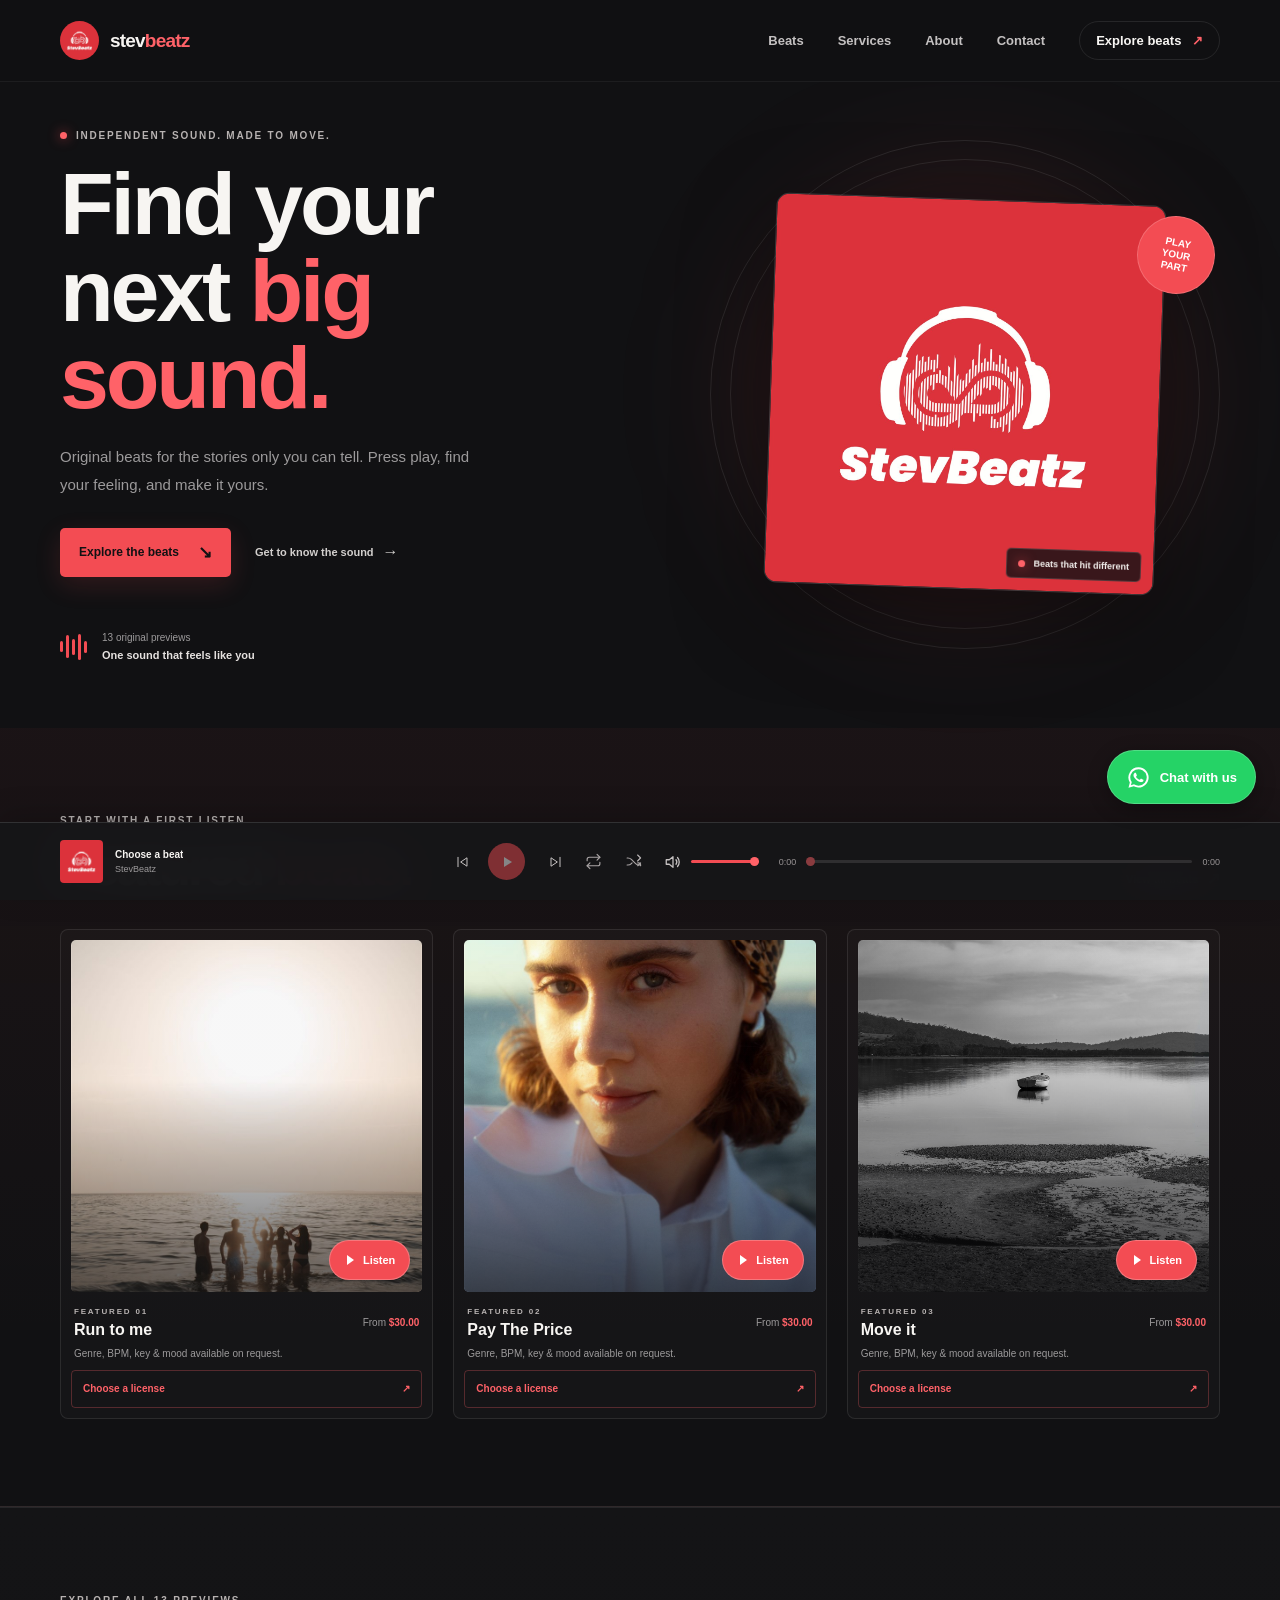
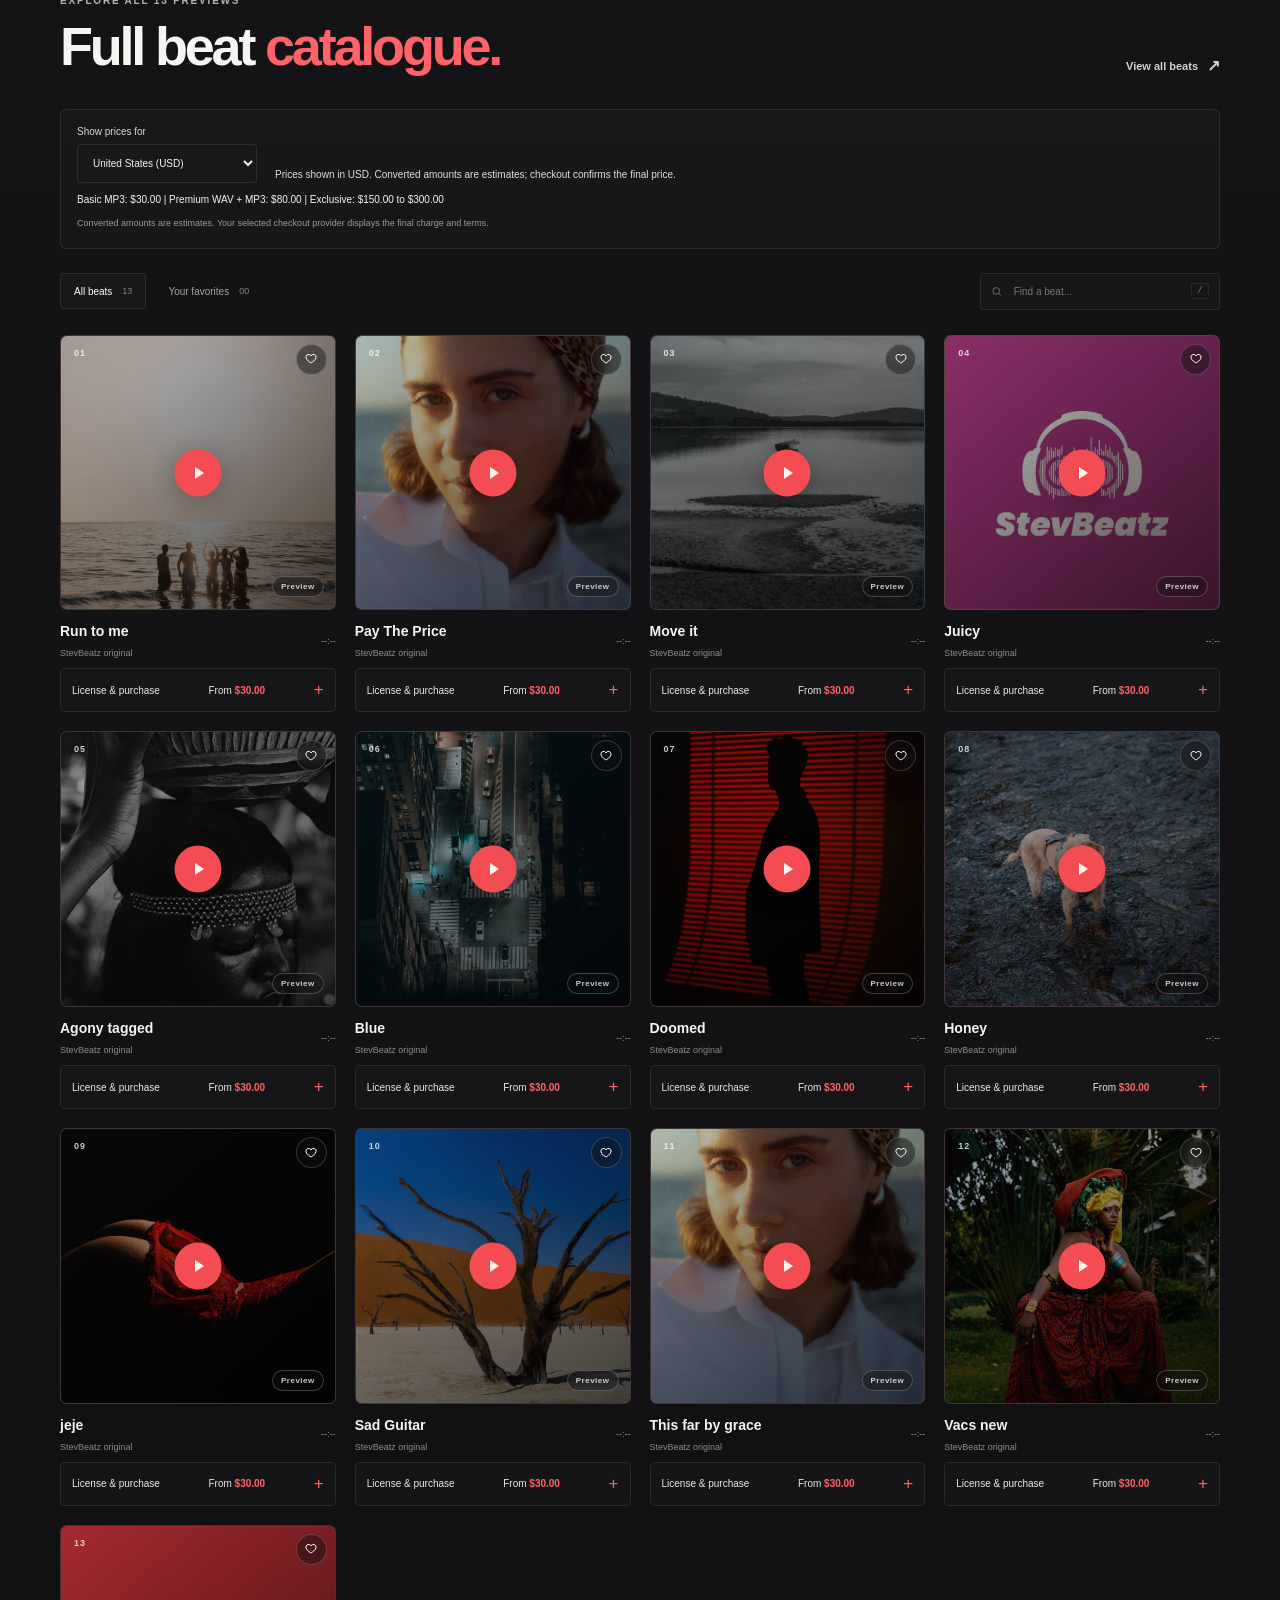
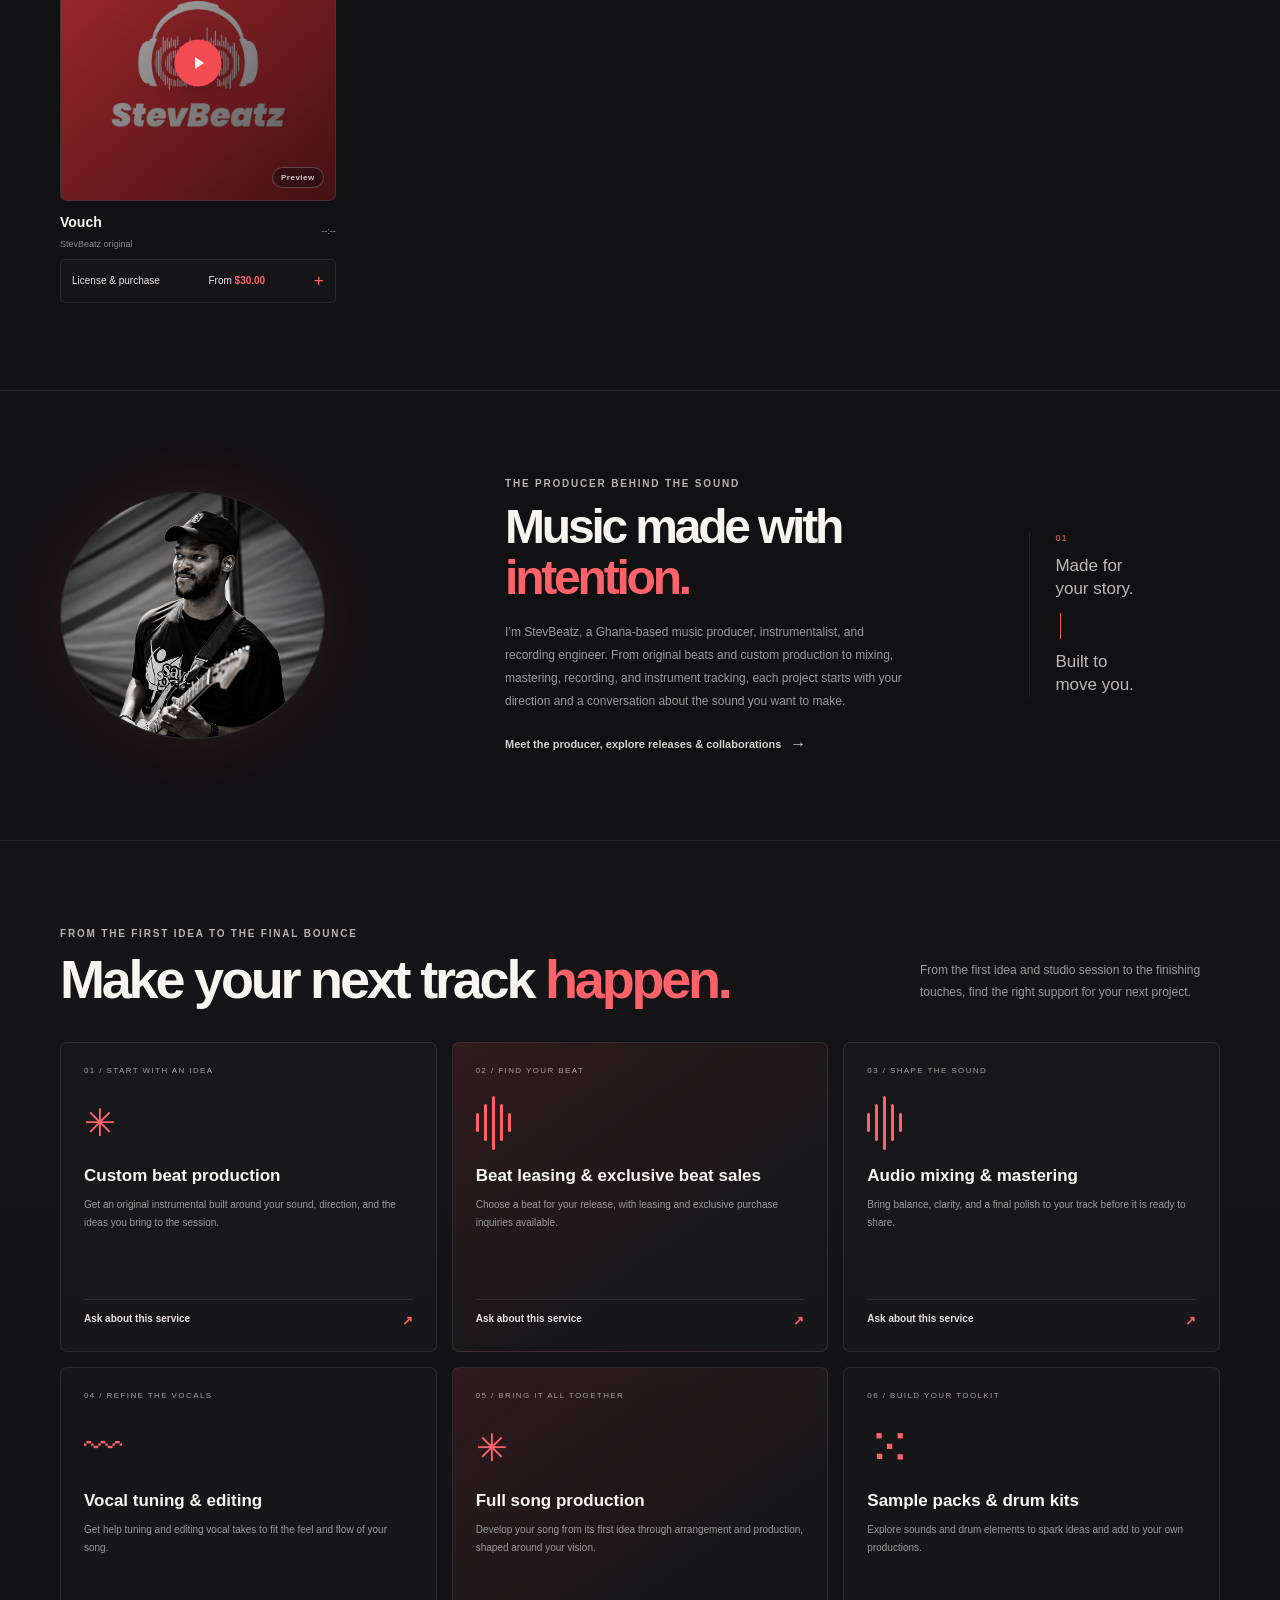
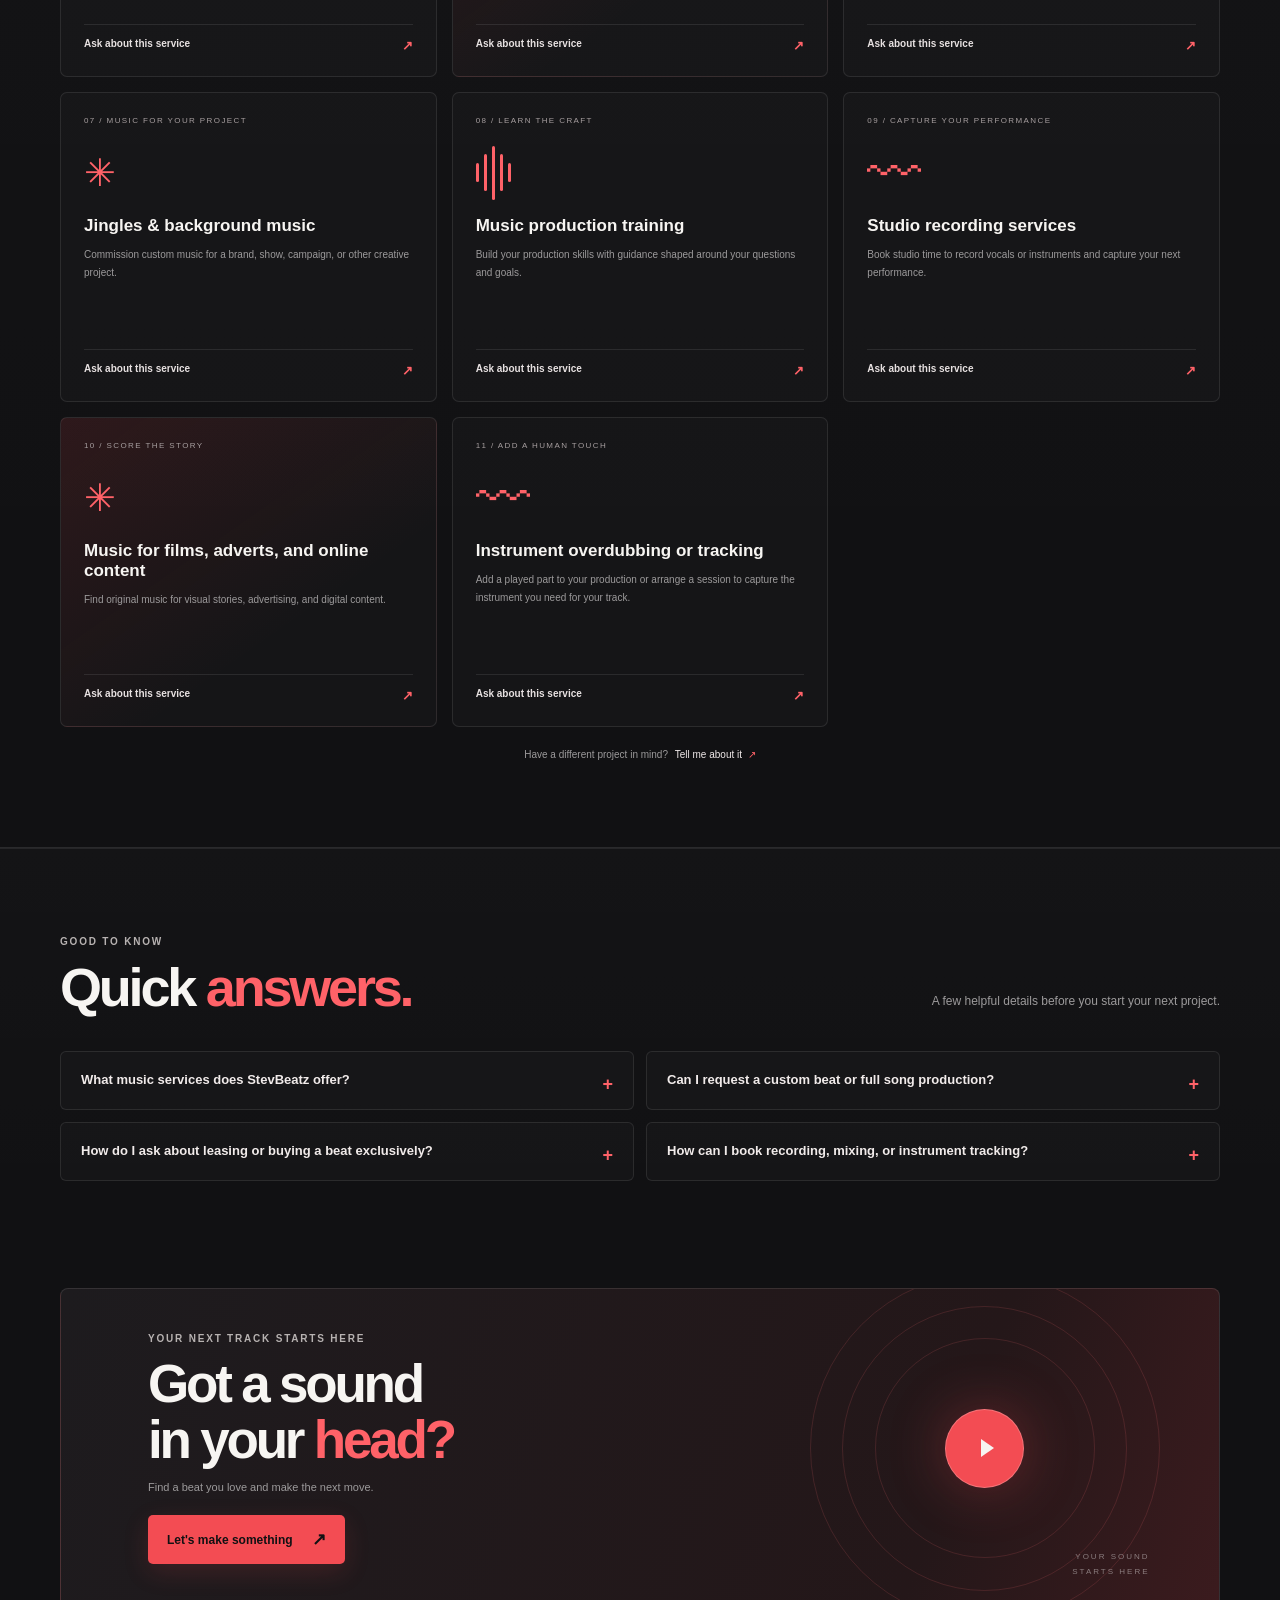
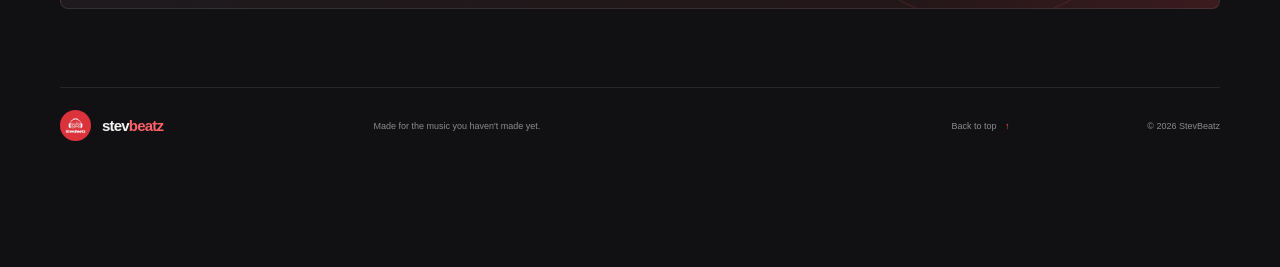
==== commit 4804de5b: "update" ====
--- a/index.html
+++ b/index.html
@@ -127,9 +127,9 @@
     </script>
     <link rel="icon" href="images/stevbeatz-cover.jpg" type="image/jpeg">
     <link rel="preload" href="images/stevbeatz-cover.jpg" as="image">
-    <link rel="stylesheet" href="css/styles.css?v=8">
+    <link rel="stylesheet" href="css/styles.css?v=9">
     <script src="js/app.js?v=2" defer></script>
-    <script src="js/player.js?v=5" defer></script>
+    <script src="js/player.js?v=6" defer></script>
     <script src="js/beats.js?v=2" defer></script>
     <script src="js/pricing.js?v=1" defer></script>
     <script src="js/contact.js?v=2" defer></script>
@@ -181,14 +181,72 @@
           <span class="art-orbit orbit-two"></span>
           <span class="art-sticker">PLAY<br>YOUR<br>PART</span>
         </div>
-      </section><section class="beats-section section-pad" id="beats">
+      </section>
+
+      <section class="featured-section section-pad" aria-labelledby="featured-heading">
         <div class="page-width">
           <div class="section-heading">
             <div>
-              <p class="eyebrow">The beat selection</p>
-              <h2>Hear what <span>hits.</span></h2>
+              <p class="eyebrow">Start with a first listen</p>
+              <h2 id="featured-heading">Featured <span>beats.</span></h2>
             </div>
-            <p class="section-intro">Take a listen. Your next idea might be one play away.</p>
+            <a class="text-link featured-view-all" href="beats.html">View all beats <span aria-hidden="true">↗</span></a>
+          </div>
+          <div class="featured-grid">
+            <article class="featured-beat-card">
+              <div class="featured-beat-art">
+                <img src="images/sunset-cover.jpg" alt="Evening beach scene artwork for Run to me" width="800" height="1200">
+                <button class="featured-beat-play" type="button" data-featured-beat="Run to me" aria-label="Play Run to me">
+                  <span class="play-icon" aria-hidden="true"></span><span>Listen</span>
+                </button>
+              </div>
+              <div class="featured-beat-info">
+                <div><p class="eyebrow">Featured 01</p><h3>Run to me</h3></div>
+                <span>From <strong data-license-price="basic">$30 USD</strong></span>
+              </div>
+              <p class="featured-beat-details">Genre, BPM, key &amp; mood available on request.</p>
+              <a class="featured-beat-link" href="beats.html#beat-run-to-me">Choose a license <span aria-hidden="true">↗</span></a>
+            </article>
+            <article class="featured-beat-card">
+              <div class="featured-beat-art">
+                <img src="images/she-cover.jpg" alt="Portrait artwork for Pay The Price" width="800" height="1200">
+                <button class="featured-beat-play" type="button" data-featured-beat="Pay The Price" aria-label="Play Pay The Price">
+                  <span class="play-icon" aria-hidden="true"></span><span>Listen</span>
+                </button>
+              </div>
+              <div class="featured-beat-info">
+                <div><p class="eyebrow">Featured 02</p><h3>Pay The Price</h3></div>
+                <span>From <strong data-license-price="basic">$30 USD</strong></span>
+              </div>
+              <p class="featured-beat-details">Genre, BPM, key &amp; mood available on request.</p>
+              <a class="featured-beat-link" href="beats.html#beat-pay-the-price">Choose a license <span aria-hidden="true">↗</span></a>
+            </article>
+            <article class="featured-beat-card">
+              <div class="featured-beat-art">
+                <img src="images/city-cover.jpg" alt="City artwork for Move it" width="800" height="1200">
+                <button class="featured-beat-play" type="button" data-featured-beat="Move it" aria-label="Play Move it">
+                  <span class="play-icon" aria-hidden="true"></span><span>Listen</span>
+                </button>
+              </div>
+              <div class="featured-beat-info">
+                <div><p class="eyebrow">Featured 03</p><h3>Move it</h3></div>
+                <span>From <strong data-license-price="basic">$30 USD</strong></span>
+              </div>
+              <p class="featured-beat-details">Genre, BPM, key &amp; mood available on request.</p>
+              <a class="featured-beat-link" href="beats.html#beat-move-it">Choose a license <span aria-hidden="true">↗</span></a>
+            </article>
+          </div>
+        </div>
+      </section>
+
+      <section class="beats-section section-pad" id="beats">
+        <div class="page-width">
+          <div class="section-heading">
+            <div>
+              <p class="eyebrow">Explore all 13 previews</p>
+              <h2>Full beat <span>catalogue.</span></h2>
+            </div>
+            <a class="text-link" href="beats.html">View all beats <span aria-hidden="true">↗</span></a>
           </div>
           <div class="price-region-picker">
   <label>Show prices for
@@ -221,7 +279,7 @@
           </div>
 
           <div class="beat-grid" id="beat-grid" aria-live="polite">
-            <article class="beat-card" data-title="Run to me" data-src="audio/Run%20to%20me.mp3" data-genre="" data-bpm="" data-key="" data-mood="">
+            <article class="beat-card" id="beat-run-to-me" data-title="Run to me" data-src="audio/Run%20to%20me.mp3" data-genre="" data-bpm="" data-key="" data-mood="">
               <div class="beat-art art-coral art-photo art-paloma">
                 <img src="images/sunset-cover.jpg" alt="Friends enjoying an evening at the beach" loading="lazy" width="800" height="1200">
                 <span class="track-number">01</span>
@@ -257,7 +315,7 @@
   </div>
 </details>
 </article>
-            <article class="beat-card" data-title="Pay The Price" data-src="audio/Pay-The-Price_PTP_.mp3" data-genre="" data-bpm="" data-key="" data-mood="">
+            <article class="beat-card" id="beat-pay-the-price" data-title="Pay The Price" data-src="audio/Pay-The-Price_PTP_.mp3" data-genre="" data-bpm="" data-key="" data-mood="">
               <div class="beat-art art-violet art-photo art-she">
                 <img src="images/she-cover.jpg" alt="Portrait of a woman in warm afternoon sunlight" loading="lazy" width="800" height="1200">
                 <span class="track-number">02</span>
@@ -293,7 +351,7 @@
   </div>
 </details>
 </article>
-            <article class="beat-card" data-title="Move it" data-src="audio/Move%20it.mp3" data-genre="" data-bpm="" data-key="" data-mood="">
+            <article class="beat-card" id="beat-move-it" data-title="Move it" data-src="audio/Move%20it.mp3" data-genre="" data-bpm="" data-key="" data-mood="">
               <div class="beat-art art-blue art-photo art-move">
                 <img src="images/city-cover.jpg" alt="City lights after dark" loading="lazy" width="1200" height="1200">
                 <span class="track-number">03</span>
@@ -628,6 +686,19 @@
 </article>
           </div>
           <p class="empty-state" id="empty-state" hidden>No beats found. Try another search or add a favorite.</p>
+        </div>
+      </section>
+
+      <section class="about-section section-pad" id="about">
+        <div class="page-width about-layout">
+          <div class="about-mark"><img src="images/steve-portrait.jpg" alt="StevBeatz playing guitar" loading="lazy" width="1000" height="932"></div>
+          <div class="about-copy">
+            <p class="eyebrow">The producer behind the sound</p>
+            <h2>Music made with <span>intention.</span></h2>
+            <p>I’m StevBeatz, a Ghana-based music producer, instrumentalist, and recording engineer. From original beats and custom production to mixing, mastering, recording, and instrument tracking, each project starts with your direction and a conversation about the sound you want to make.</p>
+            <a class="text-link" href="about.html">Meet the producer, explore releases &amp; collaborations <span aria-hidden="true">→</span></a>
+          </div>
+          <div class="about-side-note"><span>01</span><p>Made for<br>your story.</p><span class="side-line"></span><p>Built to<br>move you.</p></div>
         </div>
       </section>
 
@@ -752,22 +823,6 @@
           </div>
         </div>
       </section>
-
-
-
-      <section class="about-section section-pad" id="about">
-        <div class="page-width about-layout">
-          <div class="about-mark"><img src="images/stevbeatz-cover.jpg" alt="StevBeatz headphone and waveform logo" loading="lazy" width="700" height="700"></div>
-          <div class="about-copy">
-            <p class="eyebrow">A little about the sound</p>
-            <h2>Made for the<br><span>moment it clicks.</span></h2>
-            <p>Every track starts with a feeling and leaves room for your story. Explore the previews, find the one that connects, and take your next idea somewhere new.</p>
-            <a class="text-link" href="about.html">Get to know the story <span aria-hidden="true">→</span></a>
-          </div>
-          <div class="about-side-note"><span>01</span><p>Listen<br>without limits.</p><span class="side-line"></span><p>Imagine<br>what's next.</p></div>
-        </div>
-      </section>
-
       <section class="contact-section page-width" id="contact">
         <div class="contact-card">
           <div class="contact-copy">
--- a/css/styles.css
+++ b/css/styles.css
@@ -71,6 +71,25 @@
 .art-sticker { position: absolute; z-index: 2; top: 42px; right: 5px; display: grid; width: 78px; height: 78px; place-content: center; border: 1px solid rgba(255,255,255,.18); border-radius: 50%; background: var(--accent); color: white; font-size: 10px; font-weight: 700; line-height: 1.2; text-align: center; transform: rotate(11deg); }
 
 .section-pad { padding-block: 87px; }
+.featured-section { border-bottom: 1px solid var(--line); background: linear-gradient(180deg,rgba(243,76,83,.045),transparent 80%); }
+.featured-view-all { margin-bottom: 7px; }
+.featured-grid { display: grid; grid-template-columns: repeat(3,minmax(0,1fr)); gap: 20px; }
+.featured-beat-card { min-width: 0; padding: 10px; border: 1px solid var(--line); border-radius: 8px; background: rgba(255,255,255,.018); }
+.featured-beat-art { position: relative; overflow: hidden; aspect-ratio: 1; border-radius: 5px; background: #302326; isolation: isolate; }
+.featured-beat-art::after { position: absolute; z-index: 1; inset: 0; background: linear-gradient(180deg,rgba(17,17,19,.02) 40%,rgba(17,17,19,.68)); content: ""; pointer-events: none; }
+.featured-beat-art img { display: block; width: 100%; height: 100%; object-fit: cover; transition: transform .45s; }
+.featured-beat-card:hover .featured-beat-art img { transform: scale(1.045); }
+.featured-beat-play { position: absolute; z-index: 2; right: 12px; bottom: 12px; display: inline-flex; min-height: 40px; align-items: center; gap: 9px; padding: 0 14px; border: 1px solid rgba(255,255,255,.24); border-radius: 999px; background: var(--accent); color: #fff; font-size: 11px; font-weight: 700; cursor: pointer; }
+.featured-beat-play:hover { background: var(--accent-bright); }
+.featured-beat-play .play-icon { border-top-width: 5px; border-bottom-width: 5px; border-left-width: 7px; }
+.featured-beat-info { display: flex; align-items: center; justify-content: space-between; gap: 12px; padding: 15px 3px 0; }
+.featured-beat-info .eyebrow { margin-bottom: 5px; font-size: 8px; }
+.featured-beat-info h3 { margin: 0; font-size: 16px; }
+.featured-beat-info > span { color: var(--muted); font-size: 10px; white-space: nowrap; }
+.featured-beat-info strong { color: var(--accent-bright); font-weight: 600; }
+.featured-beat-details { margin: 9px 3px 11px; color: var(--muted); font-size: 10px; }
+.featured-beat-link { display: flex; min-height: 38px; align-items: center; justify-content: space-between; padding: 0 11px; border: 1px solid rgba(255,98,104,.28); border-radius: 4px; color: var(--accent-bright); font-size: 10px; font-weight: 600; }
+.featured-beat-link:hover { background: rgba(243,76,83,.08); }
 .beats-section { border-top: 1px solid var(--line); border-bottom: 1px solid var(--line); background: linear-gradient(180deg,rgba(255,255,255,.012),transparent 82%); }
 .section-heading { display: flex; align-items: end; justify-content: space-between; gap: 25px; margin-bottom: 34px; }
 .section-heading .eyebrow, .about-copy .eyebrow, .contact-copy .eyebrow { margin-bottom: 12px; }
@@ -541,6 +560,7 @@
   .orbit-two { width: min(440px,100%); }
   .art-sticker { right: -2px; }
   .beat-grid { grid-template-columns: repeat(2, minmax(0, 1fr)); gap: 24px 18px; }
+  .featured-grid { gap: 14px; }
   .beat-guide-grid { grid-template-columns: repeat(2,minmax(0,1fr)); }
   .beat-art { aspect-ratio: 1.35; }
   .services-grid { grid-template-columns: repeat(2,minmax(0,1fr)); }
@@ -646,6 +666,17 @@
   .orbit-two { width: min(355px,100%); }
   .art-sticker { top: 9px; right: 2px; width: 63px; height: 63px; font-size: 8px; }
   .section-pad { padding-block: 59px; }
+  .featured-grid { grid-template-columns: 1fr; gap: 13px; }
+  .featured-beat-card { display: grid; grid-template-columns: 116px minmax(0,1fr); align-content: center; column-gap: 13px; padding: 9px; }
+  .featured-beat-art { grid-row: span 3; align-self: stretch; min-height: 116px; }
+  .featured-beat-play { right: 6px; bottom: 6px; min-height: 30px; gap: 5px; padding-inline: 8px; font-size: 9px; }
+  .featured-beat-play .play-icon { margin-left: 1px; }
+  .featured-beat-info { align-items: flex-start; padding: 2px 0 0; }
+  .featured-beat-info .eyebrow { font-size: 7px; }
+  .featured-beat-info h3 { font-size: 13px; }
+  .featured-beat-info > span { padding-top: 14px; font-size: 8px; }
+  .featured-beat-details { margin: 4px 0 7px; font-size: 8px; }
+  .featured-beat-link { min-height: 30px; padding-inline: 8px; font-size: 8px; }
   .section-heading { align-items: flex-start; flex-direction: column; gap: 10px; margin-bottom: 24px; }
   h2 { font-size: 42px; letter-spacing: -2.4px; }
   .section-intro { max-width: 300px; margin-bottom: 0; }
@@ -698,6 +729,8 @@
   .expanded-controls { justify-content: center; margin-top: 18px; }
 }
 
+.beat-grid .beat-art,.store-grid .beat-art { aspect-ratio: 1; }
+
 @media (max-width: 480px) {
   .audio-player { grid-template-columns: minmax(0,1fr); gap: 7px; min-height: 128px; }
   .player-track { grid-column: 1; }
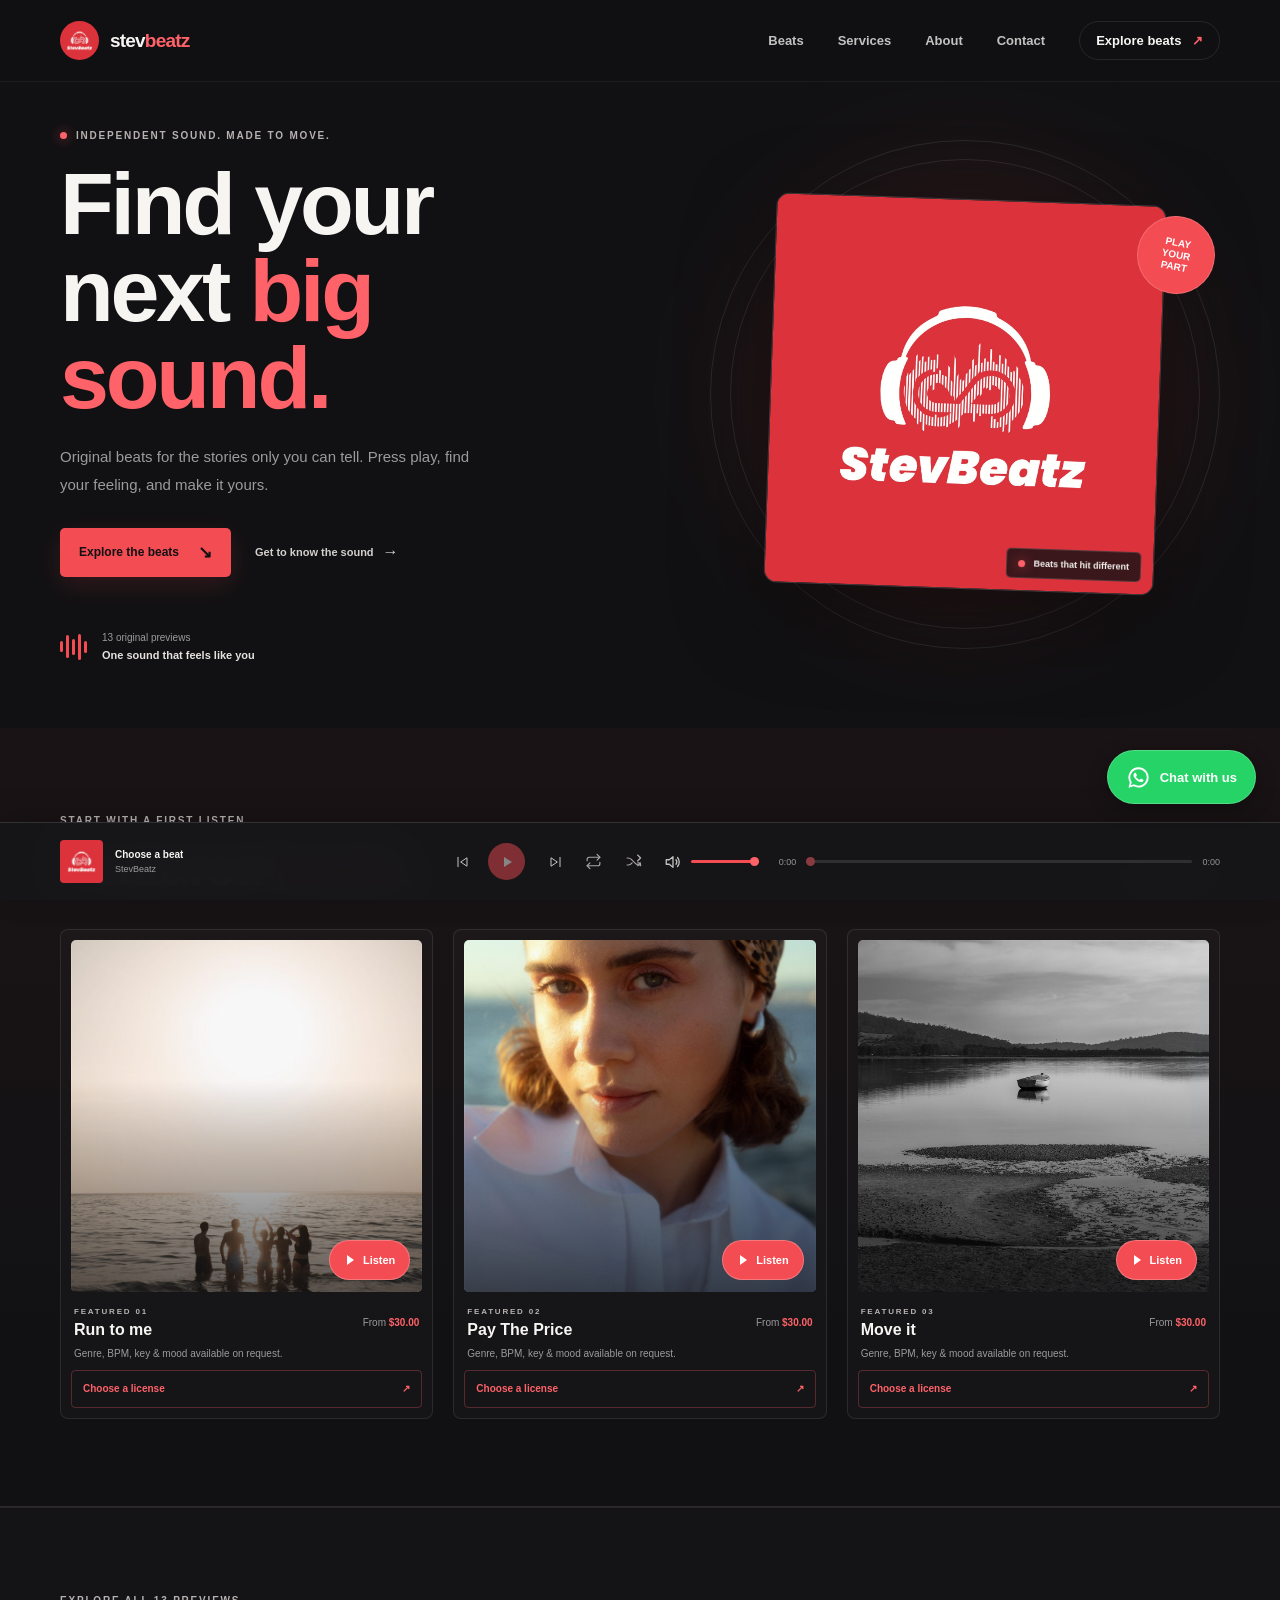
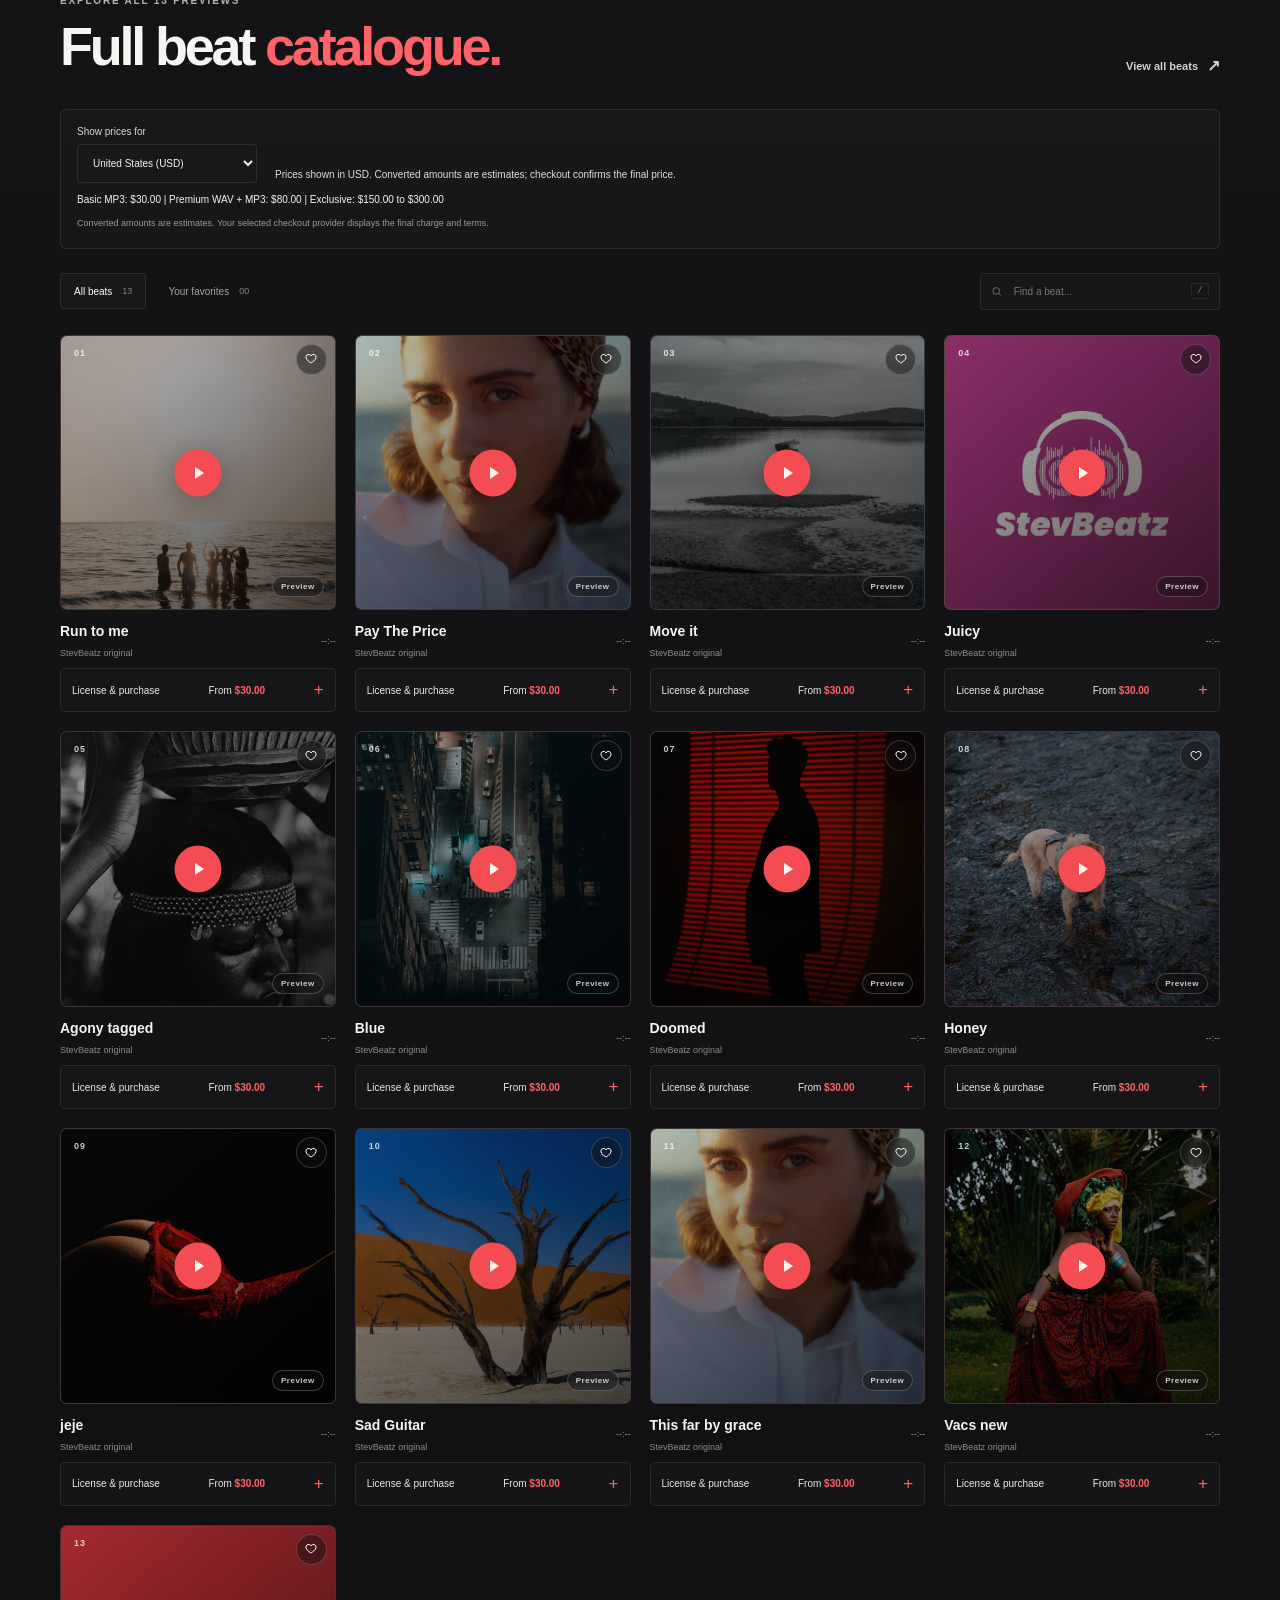
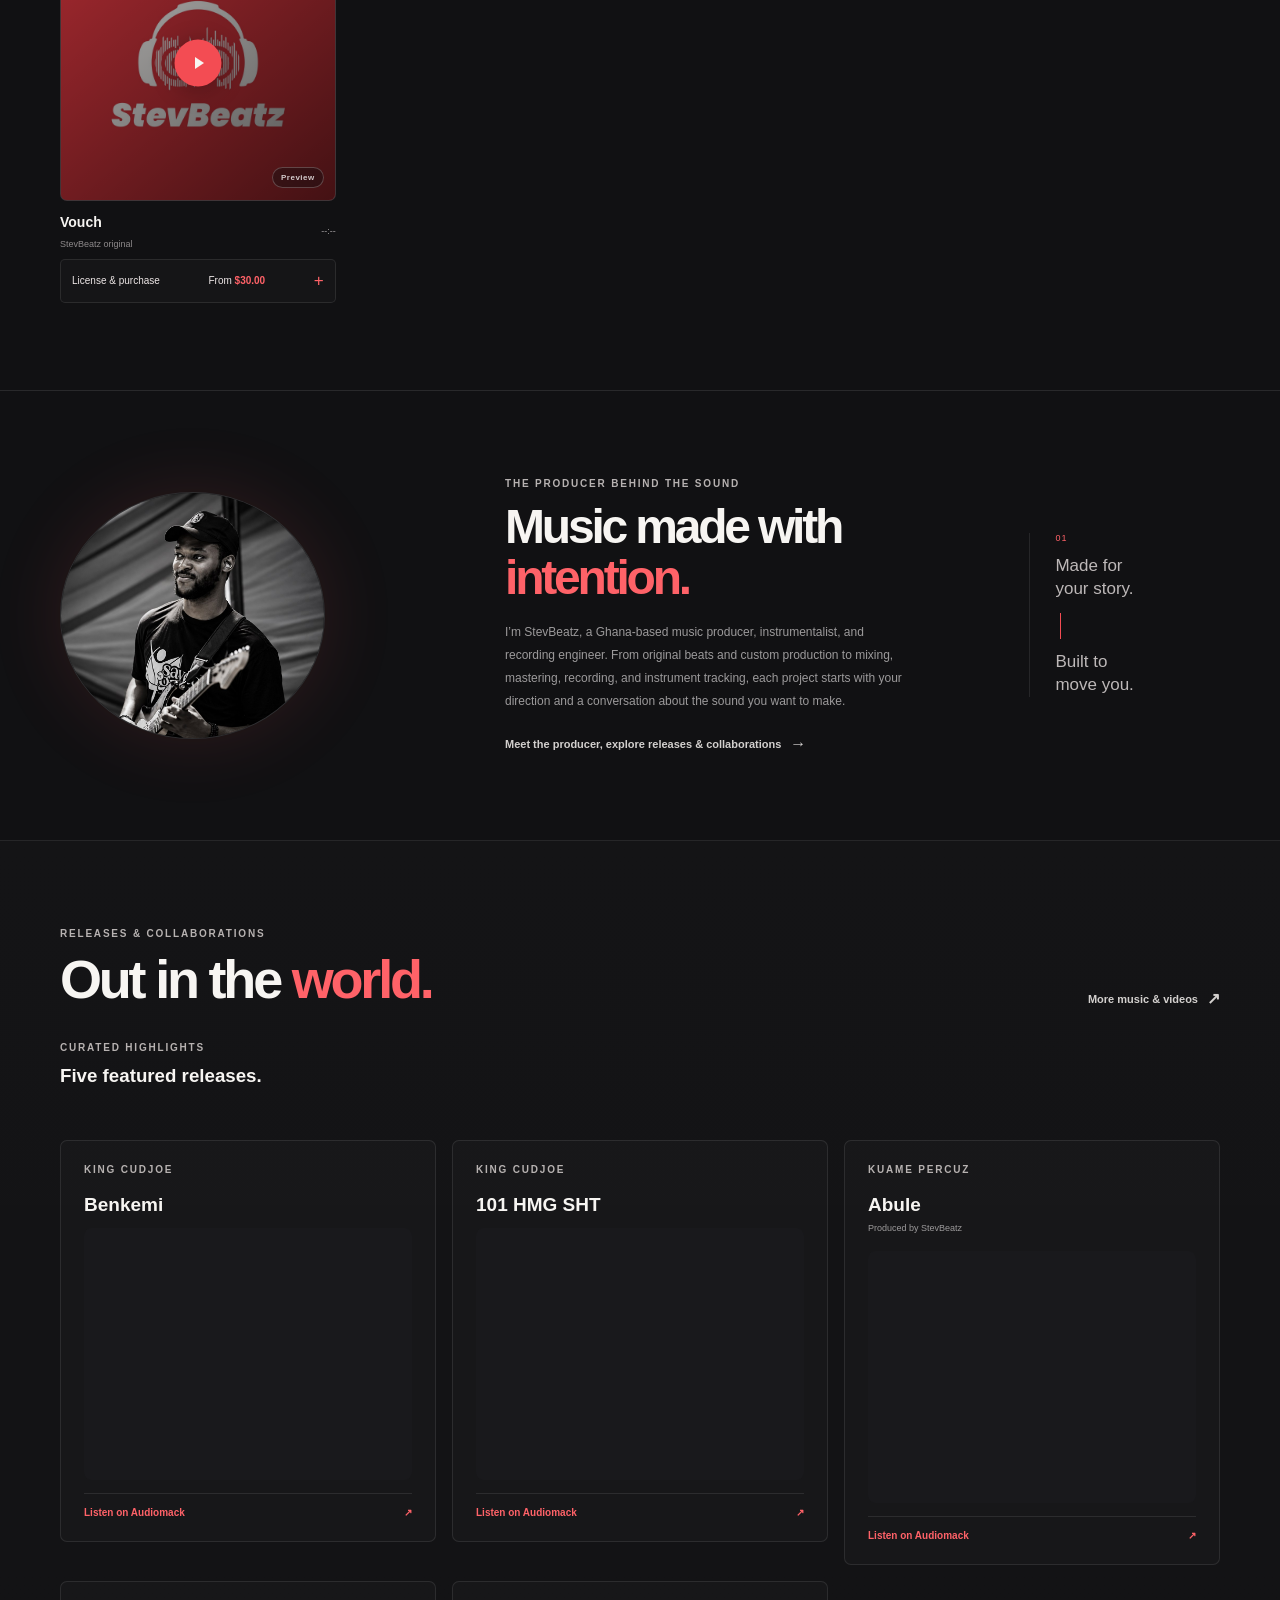
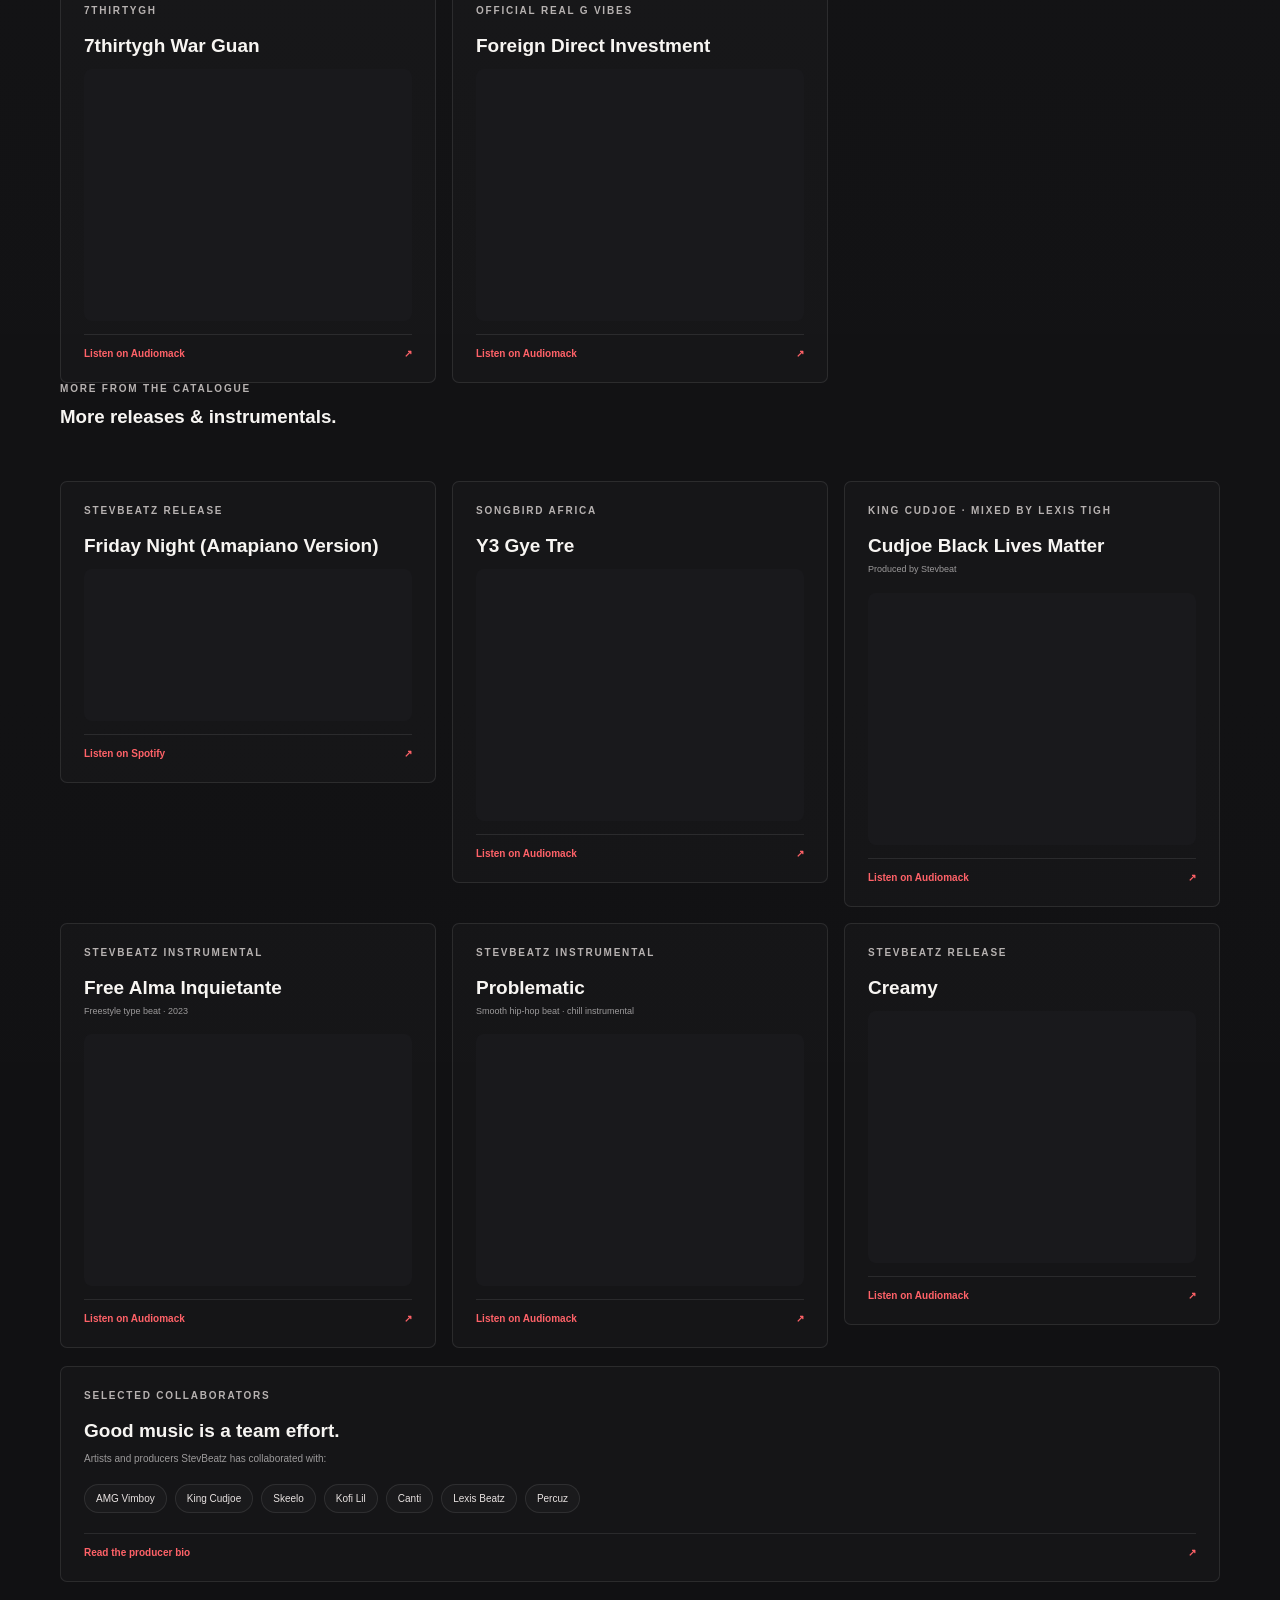
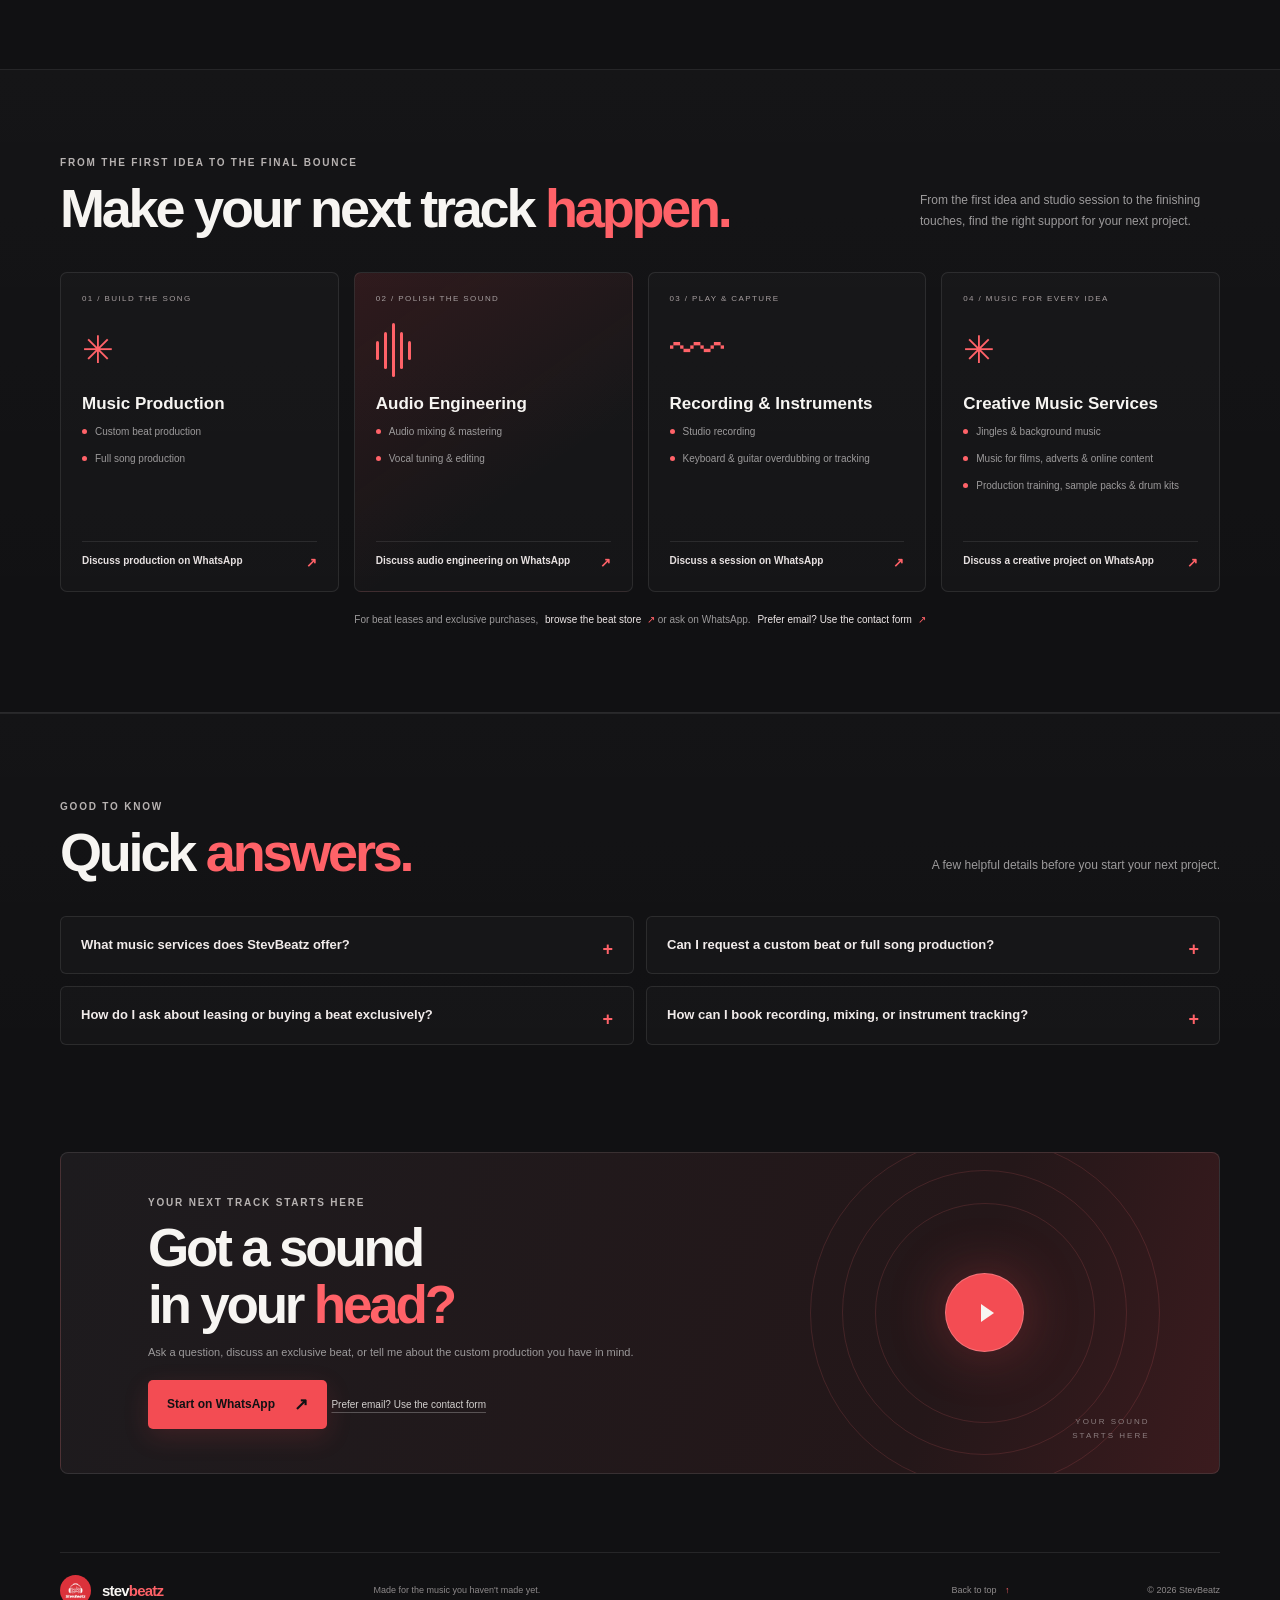
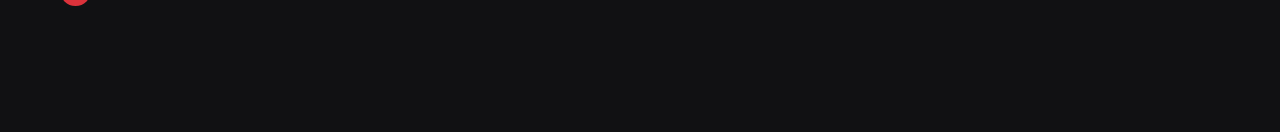
==== commit d30afd2d: "update" ====
--- a/index.html
+++ b/index.html
@@ -103,7 +103,7 @@
             "name": "Can I request a custom beat or full song production?",
             "acceptedAnswer": {
               "@type": "Answer",
-              "text": "Yes. You can ask about a custom beat or full song production through the contact form. Share your idea and creative direction to start the conversation."
+              "text": "Yes. Message StevBeatz on WhatsApp to discuss a custom beat or full song production. You can also use the contact form."
             }
           },
           {
@@ -127,7 +127,7 @@
     </script>
     <link rel="icon" href="images/stevbeatz-cover.jpg" type="image/jpeg">
     <link rel="preload" href="images/stevbeatz-cover.jpg" as="image">
-    <link rel="stylesheet" href="css/styles.css?v=9">
+    <link rel="stylesheet" href="css/styles.css?v=11">
     <script src="js/app.js?v=2" defer></script>
     <script src="js/player.js?v=6" defer></script>
     <script src="js/beats.js?v=2" defer></script>
@@ -702,6 +702,119 @@
         </div>
       </section>
 
+      <section class="portfolio-section section-pad" id="portfolio">
+        <div class="page-width">
+          <div class="section-heading">
+            <div>
+              <p class="eyebrow">Releases &amp; collaborations</p>
+              <h2>Out in the <span>world.</span></h2>
+            </div>
+            <a class="text-link" href="about.html#platform-previews">More music &amp; videos <span aria-hidden="true">↗</span></a>
+          </div>
+          <div class="section-heading featured-release-heading">
+            <div>
+              <p class="eyebrow">Curated highlights</p>
+              <h3>Five featured <span>releases.</span></h3>
+            </div>
+          </div>
+          <div class="featured-music-grid">
+            <article class="release-card">
+              <p class="eyebrow">King Cudjoe</p>
+              <h3>Benkemi</h3>
+              <iframe src="https://audiomack.com/embed/songbirdafrica/song/benkemi" title="Benkemi by King Cudjoe on Audiomack" loading="lazy" allow="autoplay; encrypted-media" referrerpolicy="strict-origin-when-cross-origin"></iframe>
+              <a class="portfolio-link" href="https://audiomack.com/songbirdafrica/song/benkemi" target="_blank" rel="noopener noreferrer">Listen on Audiomack <span aria-hidden="true">↗</span></a>
+            </article>
+            <article class="release-card">
+              <p class="eyebrow">King Cudjoe</p>
+              <h3>101 HMG SHT</h3>
+              <iframe src="https://audiomack.com/embed/king-cudjoe/song/101-hmg-sht" title="101 HMG SHT by King Cudjoe on Audiomack" loading="lazy" allow="autoplay; encrypted-media" referrerpolicy="strict-origin-when-cross-origin"></iframe>
+              <a class="portfolio-link" href="https://audiomack.com/king-cudjoe/song/101-hmg-sht" target="_blank" rel="noopener noreferrer">Listen on Audiomack <span aria-hidden="true">↗</span></a>
+            </article>
+            <article class="release-card">
+              <p class="eyebrow">Kuame Percuz</p>
+              <h3>Abule</h3>
+              <p class="release-credit">Produced by StevBeatz</p>
+              <iframe src="https://audiomack.com/embed/kuame-percuz/song/abule-prod-by-stevbeatz" title="Abule by Kuame Percuz, produced by StevBeatz, on Audiomack" loading="lazy" allow="autoplay; encrypted-media" referrerpolicy="strict-origin-when-cross-origin"></iframe>
+              <a class="portfolio-link" href="https://audiomack.com/kuame-percuz/song/abule-prod-by-stevbeatz" target="_blank" rel="noopener noreferrer">Listen on Audiomack <span aria-hidden="true">↗</span></a>
+            </article>
+            <article class="release-card">
+              <p class="eyebrow">7thirtygh</p>
+              <h3>7thirtygh War Guan</h3>
+              <iframe src="https://audiomack.com/embed/iam7thirty/song/7thirtygh-war-guan" title="7thirtygh War Guan by 7thirtygh on Audiomack" loading="lazy" allow="autoplay; encrypted-media" referrerpolicy="strict-origin-when-cross-origin"></iframe>
+              <a class="portfolio-link" href="https://audiomack.com/iam7thirty/song/7thirtygh-war-guan" target="_blank" rel="noopener noreferrer">Listen on Audiomack <span aria-hidden="true">↗</span></a>
+            </article>
+            <article class="release-card">
+              <p class="eyebrow">Official Real G Vibes</p>
+              <h3>Foreign Direct Investment</h3>
+              <iframe src="https://audiomack.com/embed/officialrealgvibes/song/foreign-direct-investment" title="Foreign Direct Investment by Official Real G Vibes on Audiomack" loading="lazy" allow="autoplay; encrypted-media" referrerpolicy="strict-origin-when-cross-origin"></iframe>
+              <a class="portfolio-link" href="https://audiomack.com/officialrealgvibes/song/foreign-direct-investment" target="_blank" rel="noopener noreferrer">Listen on Audiomack <span aria-hidden="true">↗</span></a>
+            </article>
+          </div>
+          <div class="section-heading more-music-heading">
+            <div>
+              <p class="eyebrow">More from the catalogue</p>
+              <h3>More releases &amp; instrumentals.</h3>
+            </div>
+          </div>
+          <div class="featured-music-grid">
+            <article class="release-card">
+              <p class="eyebrow">StevBeatz release</p>
+              <h3>Friday Night (Amapiano Version)</h3>
+              <iframe class="spotify-player" src="https://open.spotify.com/embed/track/2U8C4IwPNpL5AlMFbhLFJS?theme=0" title="Friday Night (Amapiano Version) by StevBeatz on Spotify" loading="lazy" allow="autoplay; clipboard-write; encrypted-media; fullscreen; picture-in-picture" referrerpolicy="strict-origin-when-cross-origin"></iframe>
+              <a class="portfolio-link" href="https://open.spotify.com/track/2U8C4IwPNpL5AlMFbhLFJS" target="_blank" rel="noopener noreferrer">Listen on Spotify <span aria-hidden="true">↗</span></a>
+            </article>
+            <article class="release-card">
+              <p class="eyebrow">Songbird Africa</p>
+              <h3>Y3 Gye Tre</h3>
+              <iframe src="https://audiomack.com/embed/songbirdafrica/song/y3-gye-tre" title="Y3 Gye Tre by Songbird Africa on Audiomack" loading="lazy" allow="autoplay; encrypted-media" referrerpolicy="strict-origin-when-cross-origin"></iframe>
+              <a class="portfolio-link" href="https://audiomack.com/songbirdafrica/song/y3-gye-tre" target="_blank" rel="noopener noreferrer">Listen on Audiomack <span aria-hidden="true">↗</span></a>
+            </article>
+            <article class="release-card">
+              <p class="eyebrow">King Cudjoe · mixed by Lexis Tigh</p>
+              <h3>Cudjoe Black Lives Matter</h3>
+              <p class="release-credit">Produced by Stevbeat</p>
+              <iframe src="https://audiomack.com/embed/king-cudjoe/song/cudjoe-black-lives-matter-mixed-by-lexis-tigh-prod-by-stvebeat" title="Cudjoe Black Lives Matter by King Cudjoe, mixed by Lexis Tigh and produced by Stevbeat" loading="lazy" allow="autoplay; encrypted-media" referrerpolicy="strict-origin-when-cross-origin"></iframe>
+              <a class="portfolio-link" href="https://audiomack.com/king-cudjoe/song/cudjoe-black-lives-matter-mixed-by-lexis-tigh-prod-by-stvebeat" target="_blank" rel="noopener noreferrer">Listen on Audiomack <span aria-hidden="true">↗</span></a>
+            </article>
+            <article class="release-card">
+              <p class="eyebrow">StevBeatz instrumental</p>
+              <h3>Free Alma Inquietante</h3>
+              <p class="release-credit">Freestyle type beat · 2023</p>
+              <iframe src="https://audiomack.com/embed/stevbeatz/song/free-alma-inquietante-freestyle-type-beat-2023" title="Free Alma Inquietante freestyle type beat by StevBeatz on Audiomack" loading="lazy" allow="autoplay; encrypted-media" referrerpolicy="strict-origin-when-cross-origin"></iframe>
+              <a class="portfolio-link" href="https://audiomack.com/stevbeatz/song/free-alma-inquietante-freestyle-type-beat-2023" target="_blank" rel="noopener noreferrer">Listen on Audiomack <span aria-hidden="true">↗</span></a>
+            </article>
+            <article class="release-card">
+              <p class="eyebrow">StevBeatz instrumental</p>
+              <h3>Problematic</h3>
+              <p class="release-credit">Smooth hip-hop beat · chill instrumental</p>
+              <iframe src="https://audiomack.com/embed/stevbeatz/song/problematic-smooth-hip-hop-beat-chill-instrumental-prod-by-stevbeatz" title="Problematic, smooth hip-hop beat and chill instrumental produced by StevBeatz, on Audiomack" loading="lazy" allow="autoplay; encrypted-media" referrerpolicy="strict-origin-when-cross-origin"></iframe>
+              <a class="portfolio-link" href="https://audiomack.com/stevbeatz/song/problematic-smooth-hip-hop-beat-chill-instrumental-prod-by-stevbeatz" target="_blank" rel="noopener noreferrer">Listen on Audiomack <span aria-hidden="true">↗</span></a>
+            </article>
+            <article class="release-card">
+              <p class="eyebrow">StevBeatz release</p>
+              <h3>Creamy</h3>
+              <iframe src="https://audiomack.com/embed/stevbeatz/song/creamy" title="Creamy by StevBeatz on Audiomack" loading="lazy" allow="autoplay; encrypted-media" referrerpolicy="strict-origin-when-cross-origin"></iframe>
+              <a class="portfolio-link" href="https://audiomack.com/stevbeatz/song/creamy" target="_blank" rel="noopener noreferrer">Listen on Audiomack <span aria-hidden="true">↗</span></a>
+            </article>
+          </div>
+          <article class="collaboration-card">
+            <p class="eyebrow">Selected collaborators</p>
+            <h3>Good music is a team effort.</h3>
+            <p>Artists and producers StevBeatz has collaborated with:</p>
+            <ul class="collaborator-list">
+              <li>AMG Vimboy</li>
+              <li>King Cudjoe</li>
+              <li>Skeelo</li>
+              <li>Kofi Lil</li>
+              <li>Canti</li>
+              <li>Lexis Beatz</li>
+              <li>Percuz</li>
+            </ul>
+            <a class="portfolio-link" href="about.html">Read the producer bio <span aria-hidden="true">↗</span></a>
+          </article>
+        </div>
+      </section>
+
       <section class="services-section section-pad" id="services">
         <div class="page-width">
           <div class="section-heading">
@@ -713,84 +826,48 @@
           </div>
           <div class="services-grid">
             <article class="service-card">
-              <span class="service-index">01 / START WITH AN IDEA</span>
+              <span class="service-index">01 / BUILD THE SONG</span>
               <span class="service-symbol" aria-hidden="true">✳</span>
-              <h3>Custom beat production</h3>
-              <p>Get an original instrumental built around your sound, direction, and the ideas you bring to the session.</p>
-              <a class="service-link" href="contact-us.html?topic=Custom%20beat%20production">Ask about this service <span aria-hidden="true">↗</span></a>
+              <h3>Music Production</h3>
+              <ul class="service-offerings">
+                <li>Custom beat production</li>
+                <li>Full song production</li>
+              </ul>
+              <a class="service-link" href="https://wa.me/233501483350?text=Hi%20StevBeatz%2C%20I%27d%20like%20to%20discuss%20custom%20or%20full-song%20production." target="_blank" rel="noopener noreferrer">Discuss production on WhatsApp <span aria-hidden="true">↗</span></a>
             </article>
             <article class="service-card service-card-featured">
-              <span class="service-index">02 / FIND YOUR BEAT</span>
+              <span class="service-index">02 / POLISH THE SOUND</span>
               <span class="service-symbol service-symbol-mix" aria-hidden="true"><i></i><i></i><i></i><i></i><i></i></span>
-              <h3>Beat leasing &amp; exclusive beat sales</h3>
-              <p>Choose a beat for your release, with leasing and exclusive purchase inquiries available.</p>
-              <a class="service-link" href="contact-us.html?topic=Beat%20leasing%20%26%20exclusive%20beat%20sales">Ask about this service <span aria-hidden="true">↗</span></a>
+              <h3>Audio Engineering</h3>
+              <ul class="service-offerings">
+                <li>Audio mixing &amp; mastering</li>
+                <li>Vocal tuning &amp; editing</li>
+              </ul>
+              <a class="service-link" href="https://wa.me/233501483350?text=Hi%20StevBeatz%2C%20I%27d%20like%20to%20ask%20about%20mixing%2C%20mastering%2C%20or%20vocal%20editing." target="_blank" rel="noopener noreferrer">Discuss audio engineering on WhatsApp <span aria-hidden="true">↗</span></a>
             </article>
             <article class="service-card">
-              <span class="service-index">03 / SHAPE THE SOUND</span>
-              <span class="service-symbol service-symbol-mix" aria-hidden="true"><i></i><i></i><i></i><i></i><i></i></span>
-              <h3>Audio mixing &amp; mastering</h3>
-              <p>Bring balance, clarity, and a final polish to your track before it is ready to share.</p>
-              <a class="service-link" href="contact-us.html?topic=Audio%20mixing%20%26%20mastering">Ask about this service <span aria-hidden="true">↗</span></a>
+              <span class="service-index">03 / PLAY &amp; CAPTURE</span>
+              <span class="service-symbol service-symbol-strings" aria-hidden="true">〰</span>
+              <h3>Recording &amp; Instruments</h3>
+              <ul class="service-offerings">
+                <li>Studio recording</li>
+                <li>Keyboard &amp; guitar overdubbing or tracking</li>
+              </ul>
+              <a class="service-link" href="https://wa.me/233501483350?text=Hi%20StevBeatz%2C%20I%27d%20like%20to%20discuss%20studio%20recording%20or%20instrument%20tracking." target="_blank" rel="noopener noreferrer">Discuss a session on WhatsApp <span aria-hidden="true">↗</span></a>
             </article>
             <article class="service-card">
-              <span class="service-index">04 / REFINE THE VOCALS</span>
-              <span class="service-symbol" aria-hidden="true">〰</span>
-              <h3>Vocal tuning &amp; editing</h3>
-              <p>Get help tuning and editing vocal takes to fit the feel and flow of your song.</p>
-              <a class="service-link" href="contact-us.html?topic=Vocal%20tuning%20%26%20editing">Ask about this service <span aria-hidden="true">↗</span></a>
-            </article>
-            <article class="service-card service-card-featured">
-              <span class="service-index">05 / BRING IT ALL TOGETHER</span>
+              <span class="service-index">04 / MUSIC FOR EVERY IDEA</span>
               <span class="service-symbol" aria-hidden="true">✳</span>
-              <h3>Full song production</h3>
-              <p>Develop your song from its first idea through arrangement and production, shaped around your vision.</p>
-              <a class="service-link" href="contact-us.html?topic=Full%20song%20production">Ask about this service <span aria-hidden="true">↗</span></a>
-            </article>
-            <article class="service-card">
-              <span class="service-index">06 / BUILD YOUR TOOLKIT</span>
-              <span class="service-symbol service-symbol-strings" aria-hidden="true">⁙</span>
-              <h3>Sample packs &amp; drum kits</h3>
-              <p>Explore sounds and drum elements to spark ideas and add to your own productions.</p>
-              <a class="service-link" href="contact-us.html?topic=Sample%20packs%20%26%20drum%20kits">Ask about this service <span aria-hidden="true">↗</span></a>
-            </article>
-            <article class="service-card">
-              <span class="service-index">07 / MUSIC FOR YOUR PROJECT</span>
-              <span class="service-symbol" aria-hidden="true">✳</span>
-              <h3>Jingles &amp; background music</h3>
-              <p>Commission custom music for a brand, show, campaign, or other creative project.</p>
-              <a class="service-link" href="contact-us.html?topic=Jingles%20%26%20background%20music">Ask about this service <span aria-hidden="true">↗</span></a>
-            </article>
-            <article class="service-card">
-              <span class="service-index">08 / LEARN THE CRAFT</span>
-              <span class="service-symbol service-symbol-mix" aria-hidden="true"><i></i><i></i><i></i><i></i><i></i></span>
-              <h3>Music production training</h3>
-              <p>Build your production skills with guidance shaped around your questions and goals.</p>
-              <a class="service-link" href="contact-us.html?topic=Music%20production%20training">Ask about this service <span aria-hidden="true">↗</span></a>
-            </article>
-            <article class="service-card">
-              <span class="service-index">09 / CAPTURE YOUR PERFORMANCE</span>
-              <span class="service-symbol service-symbol-strings" aria-hidden="true">〰</span>
-              <h3>Studio recording services</h3>
-              <p>Book studio time to record vocals or instruments and capture your next performance.</p>
-              <a class="service-link" href="contact-us.html?topic=Studio%20recording%20services">Ask about this service <span aria-hidden="true">↗</span></a>
-            </article>
-            <article class="service-card service-card-featured">
-              <span class="service-index">10 / SCORE THE STORY</span>
-              <span class="service-symbol" aria-hidden="true">✳</span>
-              <h3>Music for films, adverts, and online content</h3>
-              <p>Find original music for visual stories, advertising, and digital content.</p>
-              <a class="service-link" href="contact-us.html?topic=Music%20for%20films%2C%20adverts%2C%20and%20online%20content">Ask about this service <span aria-hidden="true">↗</span></a>
-            </article>
-            <article class="service-card">
-              <span class="service-index">11 / ADD A HUMAN TOUCH</span>
-              <span class="service-symbol service-symbol-strings" aria-hidden="true">〰</span>
-              <h3>Instrument overdubbing or tracking</h3>
-              <p>Add a played part to your production or arrange a session to capture the instrument you need for your track.</p>
-              <a class="service-link" href="contact-us.html?topic=Instrument%20overdubbing%20or%20tracking">Ask about this service <span aria-hidden="true">↗</span></a>
-            </article>
-          </div>
-          <p class="services-note">Have a different project in mind? <a href="contact-us.html">Tell me about it <span aria-hidden="true">↗</span></a></p>
+              <h3>Creative Music Services</h3>
+              <ul class="service-offerings">
+                <li>Jingles &amp; background music</li>
+                <li>Music for films, adverts &amp; online content</li>
+                <li>Production training, sample packs &amp; drum kits</li>
+              </ul>
+              <a class="service-link" href="https://wa.me/233501483350?text=Hi%20StevBeatz%2C%20I%27d%20like%20to%20discuss%20custom%20music%20for%20a%20creative%20project." target="_blank" rel="noopener noreferrer">Discuss a creative project on WhatsApp <span aria-hidden="true">↗</span></a>
+            </article>
+          </div>
+          <p class="services-note">For beat leases and exclusive purchases, <a href="beats.html">browse the beat store <span aria-hidden="true">↗</span></a> or ask on WhatsApp. <a href="contact-us.html">Prefer email? Use the contact form <span aria-hidden="true">↗</span></a></p>
         </div>
       </section>
 
@@ -810,15 +887,15 @@
             </details>
             <details class="faq-item">
               <summary>Can I request a custom beat or full song production?</summary>
-              <p>Yes. Use the <a href="contact-us.html?topic=Custom%20beat%20production">contact form</a> to share your idea and creative direction and start a conversation about custom beat or full song production.</p>
+              <p>Message StevBeatz on <a href="https://wa.me/233501483350?text=Hi%20StevBeatz%2C%20I%27d%20like%20to%20discuss%20custom%20or%20full-song%20production." target="_blank" rel="noopener noreferrer">WhatsApp</a> to share your idea and creative direction. You can also use the <a href="contact-us.html?topic=Custom%20beat%20production">contact form</a>.</p>
             </details>
             <details class="faq-item">
               <summary>How do I ask about leasing or buying a beat exclusively?</summary>
-              <p>Browse the <a href="beats.html">beat previews</a>, then <a href="contact-us.html">get in touch</a> to ask about leasing or exclusive purchase options for a specific beat.</p>
+              <p><a href="beats.html">Browse the beat previews and store listings</a>. For questions or exclusive purchase terms, message StevBeatz on <a href="https://wa.me/233501483350?text=Hi%20StevBeatz%2C%20I%27d%20like%20to%20ask%20about%20leasing%20or%20an%20exclusive%20beat." target="_blank" rel="noopener noreferrer">WhatsApp</a>.</p>
             </details>
             <details class="faq-item">
               <summary>How can I book recording, mixing, or instrument tracking?</summary>
-              <p>Choose the service that fits your project in the <a href="contact-us.html">contact form</a> and describe what you have in mind to ask about studio recording, mixing and mastering, vocal editing, or instrument overdubbing and tracking.</p>
+              <p>Choose a category above and message StevBeatz on <a href="https://wa.me/233501483350?text=Hi%20StevBeatz%2C%20I%27d%20like%20to%20ask%20about%20a%20recording%20or%20audio%20service." target="_blank" rel="noopener noreferrer">WhatsApp</a> to discuss recording, mixing and mastering, vocal editing, or instrument tracking. The <a href="contact-us.html">contact form</a> is also available.</p>
             </details>
           </div>
         </div>
@@ -828,8 +905,9 @@
           <div class="contact-copy">
             <p class="eyebrow">Your next track starts here</p>
             <h2>Got a sound<br>in your <span>head?</span></h2>
-            <p>Find a beat you love and make the next move.</p>
-            <a class="button button-primary" href="contact-us.html">Let's make something <span aria-hidden="true">↗</span></a>
+            <p>Ask a question, discuss an exclusive beat, or tell me about the custom production you have in mind.</p>
+            <a class="button button-primary" href="https://wa.me/233501483350?text=Hi%20StevBeatz%2C%20I%27d%20like%20to%20talk%20about%20a%20music%20project." target="_blank" rel="noopener noreferrer">Start on WhatsApp <span aria-hidden="true">↗</span></a>
+            <a class="contact-form-link" href="contact-us.html">Prefer email? Use the contact form</a>
           </div>
           <div class="contact-graphic" aria-hidden="true">
             <span class="graphic-ring ring-a"></span><span class="graphic-ring ring-b"></span><span class="graphic-ring ring-c"></span>
--- a/css/styles.css
+++ b/css/styles.css
@@ -232,8 +232,20 @@
 .manifesto-detail { display: flex; width: 100%; justify-content: space-between; margin-top: auto; padding-top: 13px; border-top: 1px solid var(--line); color: #bab3b3; font-size: 8px; letter-spacing: 1.2px; }
 .manifesto-detail span { color: var(--accent-bright); font-size: 13px; }
 .services-section { border-top: 1px solid var(--line); border-bottom: 1px solid var(--line); background: linear-gradient(180deg,rgba(255,255,255,.017),transparent 90%); }
-.services-grid { display: grid; grid-template-columns: repeat(3,minmax(0,1fr)); gap: 15px; }
-.service-card { display: flex; min-height: 310px; flex-direction: column; align-items: flex-start; padding: 23px; border: 1px solid var(--line); border-radius: 7px; background: rgba(255,255,255,.018); transition: transform .24s,border-color .24s,background .24s; }
+.portfolio-section { border-top: 1px solid var(--line); background: linear-gradient(180deg,rgba(255,255,255,.012),transparent 90%); }
+.featured-music-grid { display: grid; grid-template-columns: repeat(3,minmax(0,1fr)); align-items: start; gap: 16px; }
+.release-card,.collaboration-card { display: flex; min-width: 0; flex-direction: column; padding: 23px; border: 1px solid var(--line); border-radius: 7px; background: rgba(255,255,255,.018); }
+.release-card h3,.collaboration-card h3 { margin: 0 0 8px; font-size: 19px; }
+.release-card iframe { display: block; width: 100%; height: 252px; margin-block: 4px 13px; border: 0; border-radius: 8px; background: #19191c; }
+.release-card iframe.spotify-player { height: 152px; }
+.release-credit { margin: -3px 0 12px; color: var(--muted); font-size: 9px; line-height: 1.6; }
+.collaboration-card { margin-top: 18px; }
+.collaboration-card > p:not(.eyebrow) { margin: 0 0 16px; color: var(--muted); font-size: 10px; line-height: 1.8; }
+.portfolio-link { display: flex; justify-content: space-between; gap: 10px; margin-top: auto; padding-top: 13px; border-top: 1px solid var(--line); color: var(--accent-bright); font-size: 10px; font-weight: 600; }
+.collaborator-list { display: flex; flex-wrap: wrap; gap: 8px; margin: 0 0 20px; padding: 0; list-style: none; }
+.collaborator-list li { padding: 8px 11px; border: 1px solid var(--line); border-radius: 999px; background: rgba(255,255,255,.025); color: #e8e2e1; font-size: 10px; }
+.services-grid { display: grid; grid-template-columns: repeat(4,minmax(0,1fr)); gap: 15px; }
+.service-card { display: flex; min-height: 320px; flex-direction: column; align-items: flex-start; padding: 21px; border: 1px solid var(--line); border-radius: 7px; background: rgba(255,255,255,.018); transition: transform .24s,border-color .24s,background .24s; }
 .service-card:hover { transform: translateY(-5px); border-color: rgba(255,98,104,.35); background: rgba(243,76,83,.04); }
 .service-card-featured { background: linear-gradient(145deg,rgba(243,76,83,.13),rgba(255,255,255,.018) 65%); }
 .service-index { color: #a69e9f; font-size: 8px; letter-spacing: 1.4px; }
@@ -245,13 +257,17 @@
 .service-symbol-mix i:nth-child(3) { height: 54px; }
 .service-symbol-strings { font-size: 54px; font-weight: 300; }
 .service-card h3 { margin: 0 0 10px; font-size: 17px; font-weight: 600; }
-.service-card > p { margin: 0 0 22px; color: var(--muted); font-size: 10px; line-height: 1.8; }
+.service-offerings { display: grid; gap: 11px; margin: 0 0 22px; padding: 0; color: var(--muted); font-size: 10px; line-height: 1.6; list-style: none; }
+.service-offerings li { position: relative; padding-left: 13px; }
+.service-offerings li::before { position: absolute; top: .55em; left: 0; width: 5px; height: 5px; border-radius: 50%; background: var(--accent-bright); content: ""; }
 .service-link { display: flex; width: 100%; justify-content: space-between; gap: 10px; margin-top: auto; padding-top: 13px; border-top: 1px solid var(--line); color: #e7e1e1; font-size: 10px; font-weight: 600; transition: color .2s; }
 .service-link:hover,.service-link:focus-visible { color: var(--accent-bright); }
 .service-link span { color: var(--accent-bright); font-size: 13px; }
 .services-note { margin: 22px 0 0; color: var(--muted); font-size: 10px; text-align: center; }
 .services-note a { margin-left: 4px; color: #f0e9e9; }
 .services-note a span { padding-left: 3px; color: var(--accent-bright); }
+.contact-form-link { display: inline-flex; margin-top: 13px; color: #d3d0ce; font-size: 10px; text-decoration: underline; text-decoration-color: rgba(255,255,255,.25); text-underline-offset: 4px; }
+.contact-form-link:hover { color: var(--accent-bright); }
 .faq-section { border-top: 1px solid var(--line); background: linear-gradient(180deg,rgba(255,255,255,.012),transparent 90%); }
 .faq-list { display: grid; grid-template-columns: repeat(2,minmax(0,1fr)); gap: 12px; }
 .faq-item { align-self: start; padding: 18px 20px; border: 1px solid var(--line); border-radius: 6px; background: rgba(255,255,255,.018); }
@@ -566,6 +582,7 @@
   .services-grid { grid-template-columns: repeat(2,minmax(0,1fr)); }
   .faq-list { grid-template-columns: 1fr; }
   .platform-preview-grid { grid-template-columns: repeat(2,minmax(0,1fr)); }
+  .featured-music-grid { grid-template-columns: repeat(2,minmax(0,1fr)); }
   .platform-preview-video { grid-column: 1 / -1; }
   .about-layout { grid-template-columns: .8fr 1.5fr; gap: 36px; }
   .about-side-note { display: none; }
@@ -599,10 +616,16 @@
   .manifesto-card { min-height: 254px; padding: 20px; }
   .manifesto-symbol { margin-block: 12px 6px; }
   .services-grid { grid-template-columns: 1fr; gap: 11px; }
+
+  .release-card,.collaboration-card { padding: 19px; }
   .service-card { min-height: 0; padding: 20px; }
   .service-symbol { height: 54px; margin-block: 12px 6px; }
   .listening-section { padding-top: 5px; padding-bottom: 49px; }
   .platform-preview-grid { grid-template-columns: 1fr; }
+  .featured-music-grid { grid-template-columns: 1fr; }
+  .release-card,.collaboration-card { padding: 18px; }
+  .release-card iframe { height: 252px; }
+  .release-card iframe.spotify-player { height: 152px; }
   .platform-preview-video { grid-column: auto; }
   .platform-preview { padding: 13px; }
   .listening-card { min-height: 555px; align-items: flex-start; padding: 28px 21px; }
